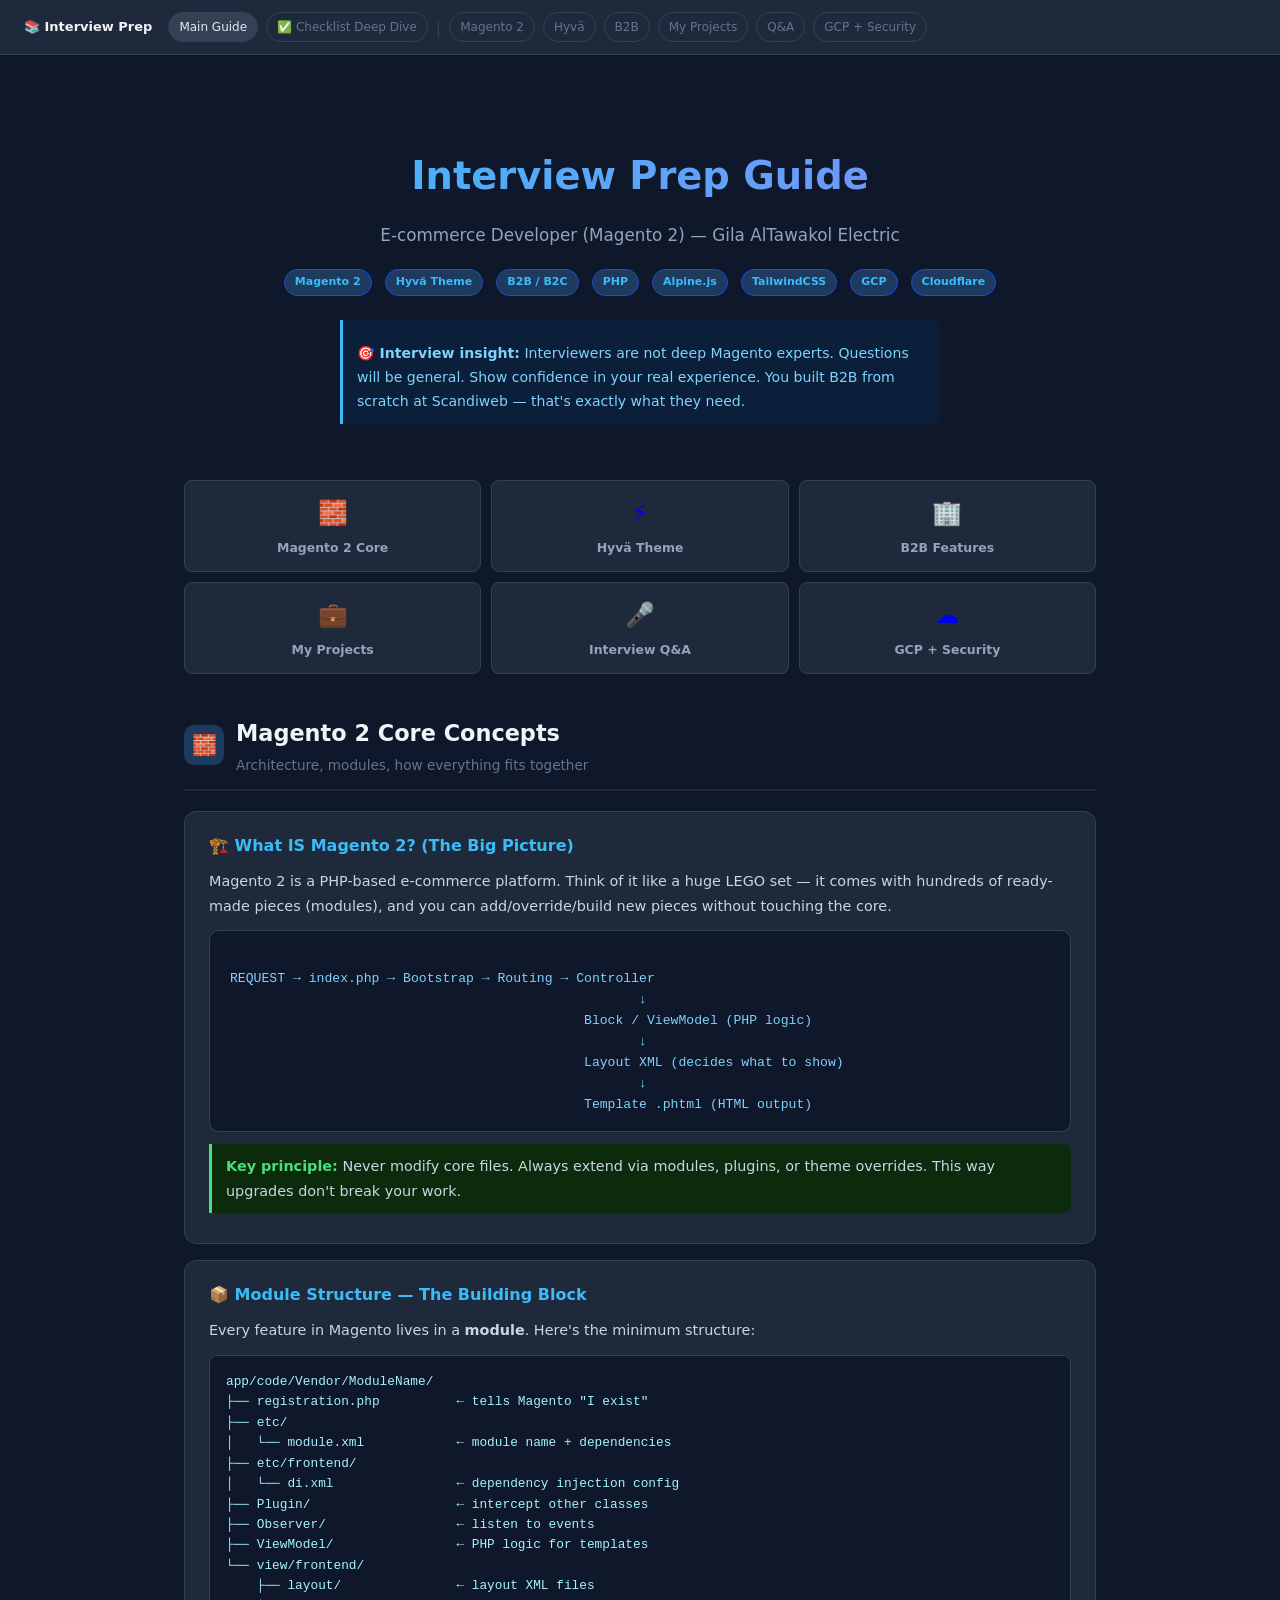
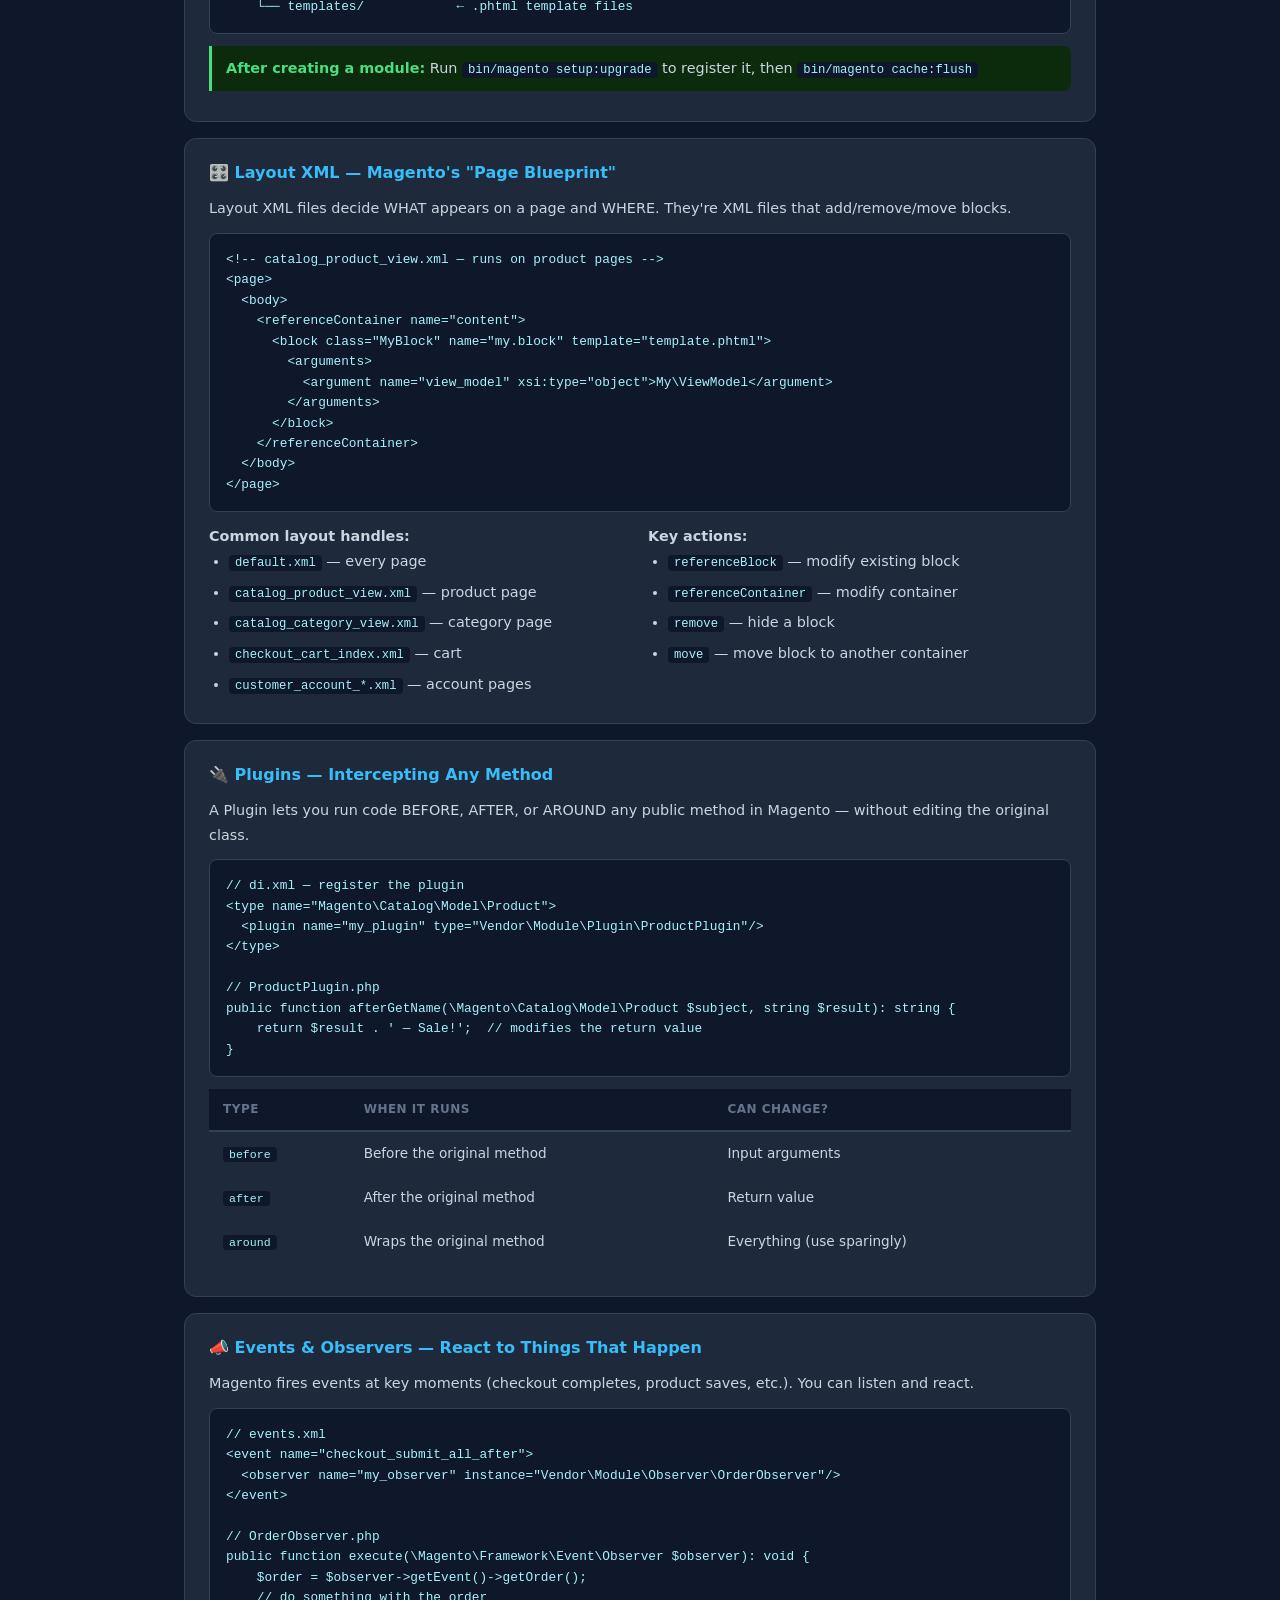
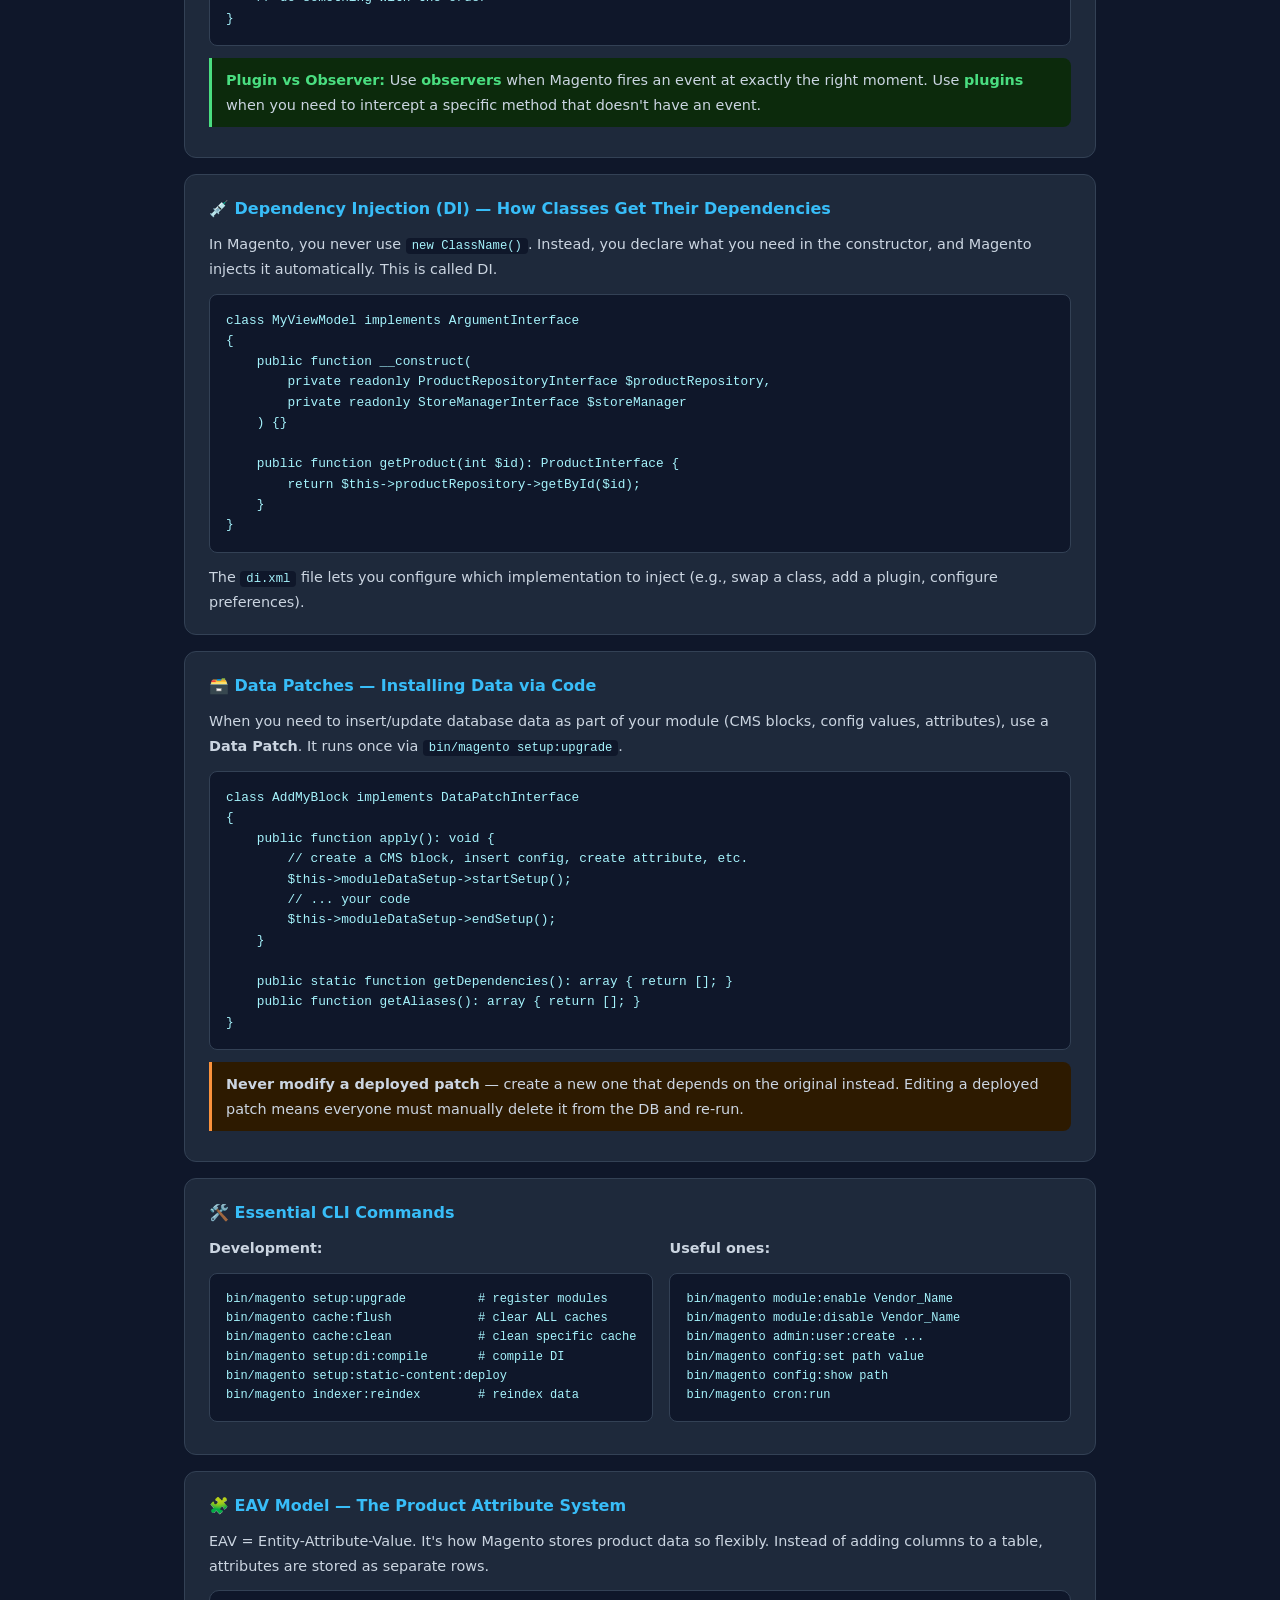
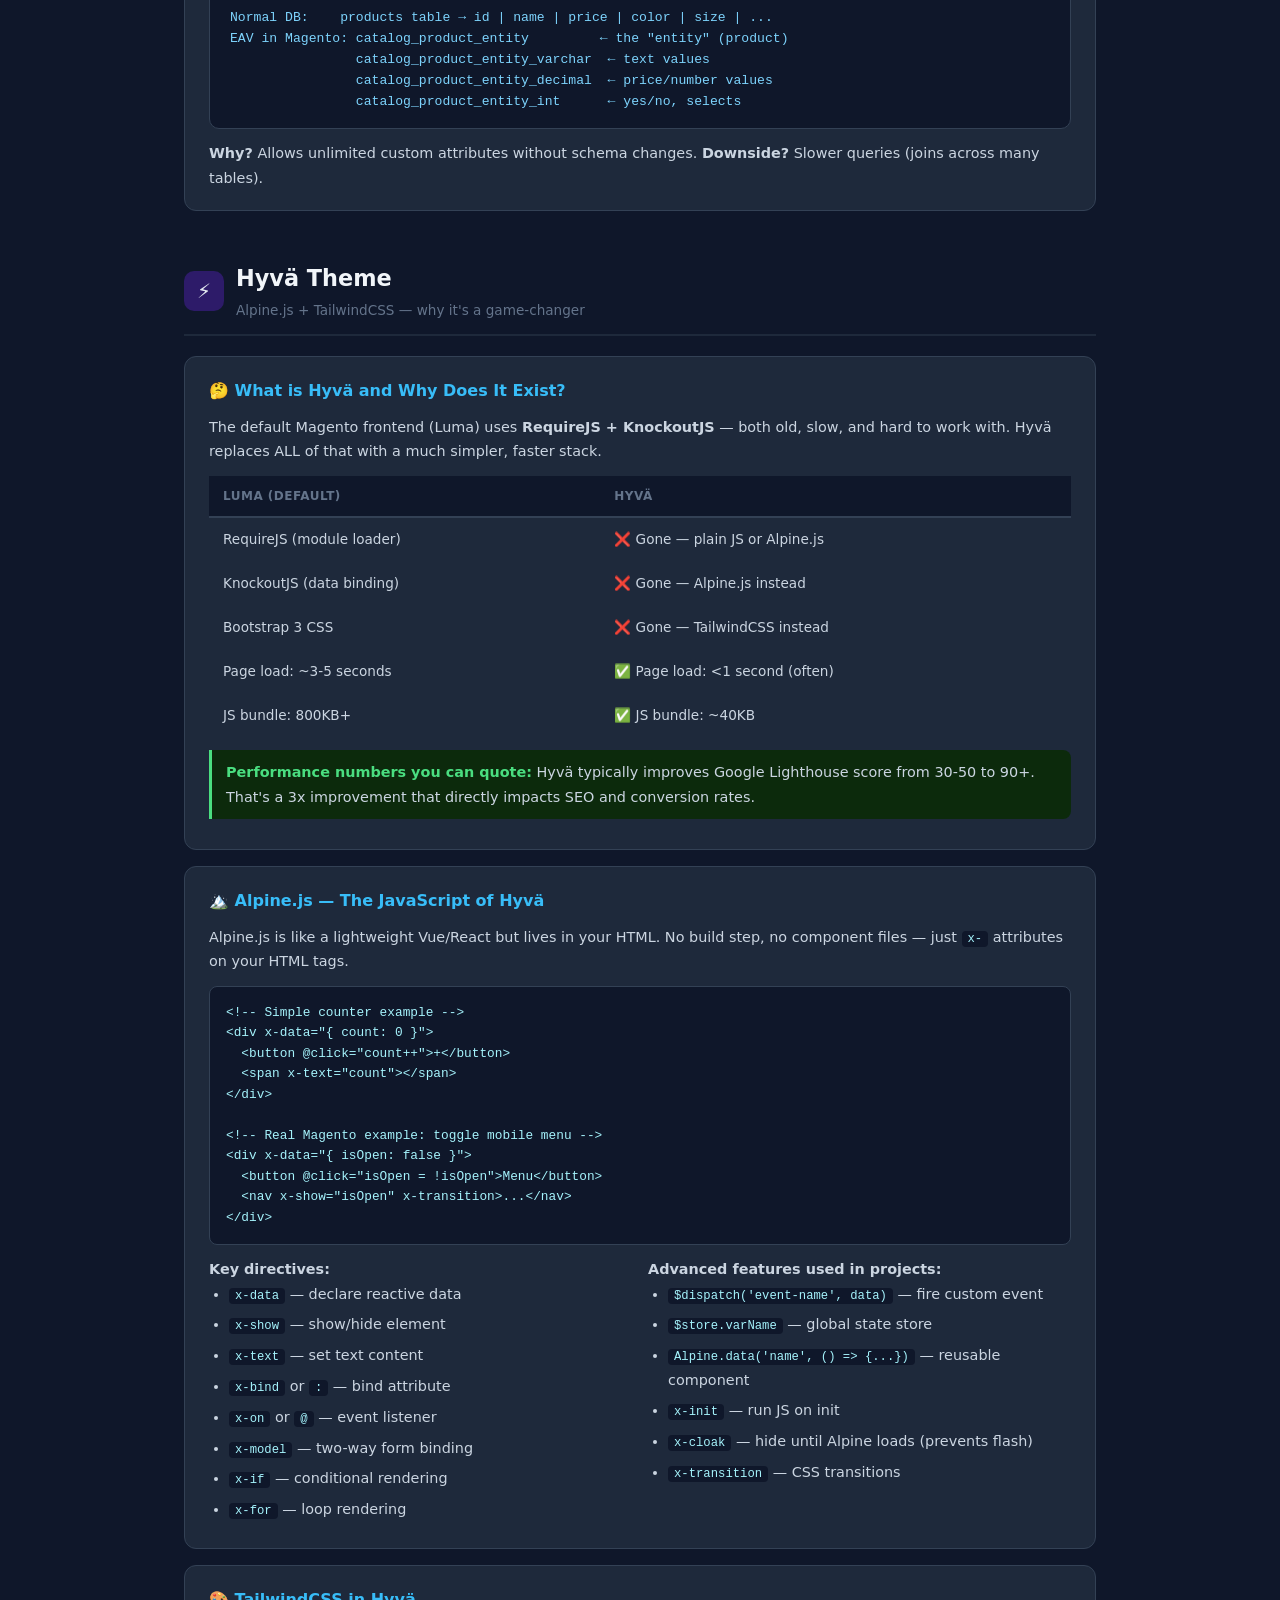
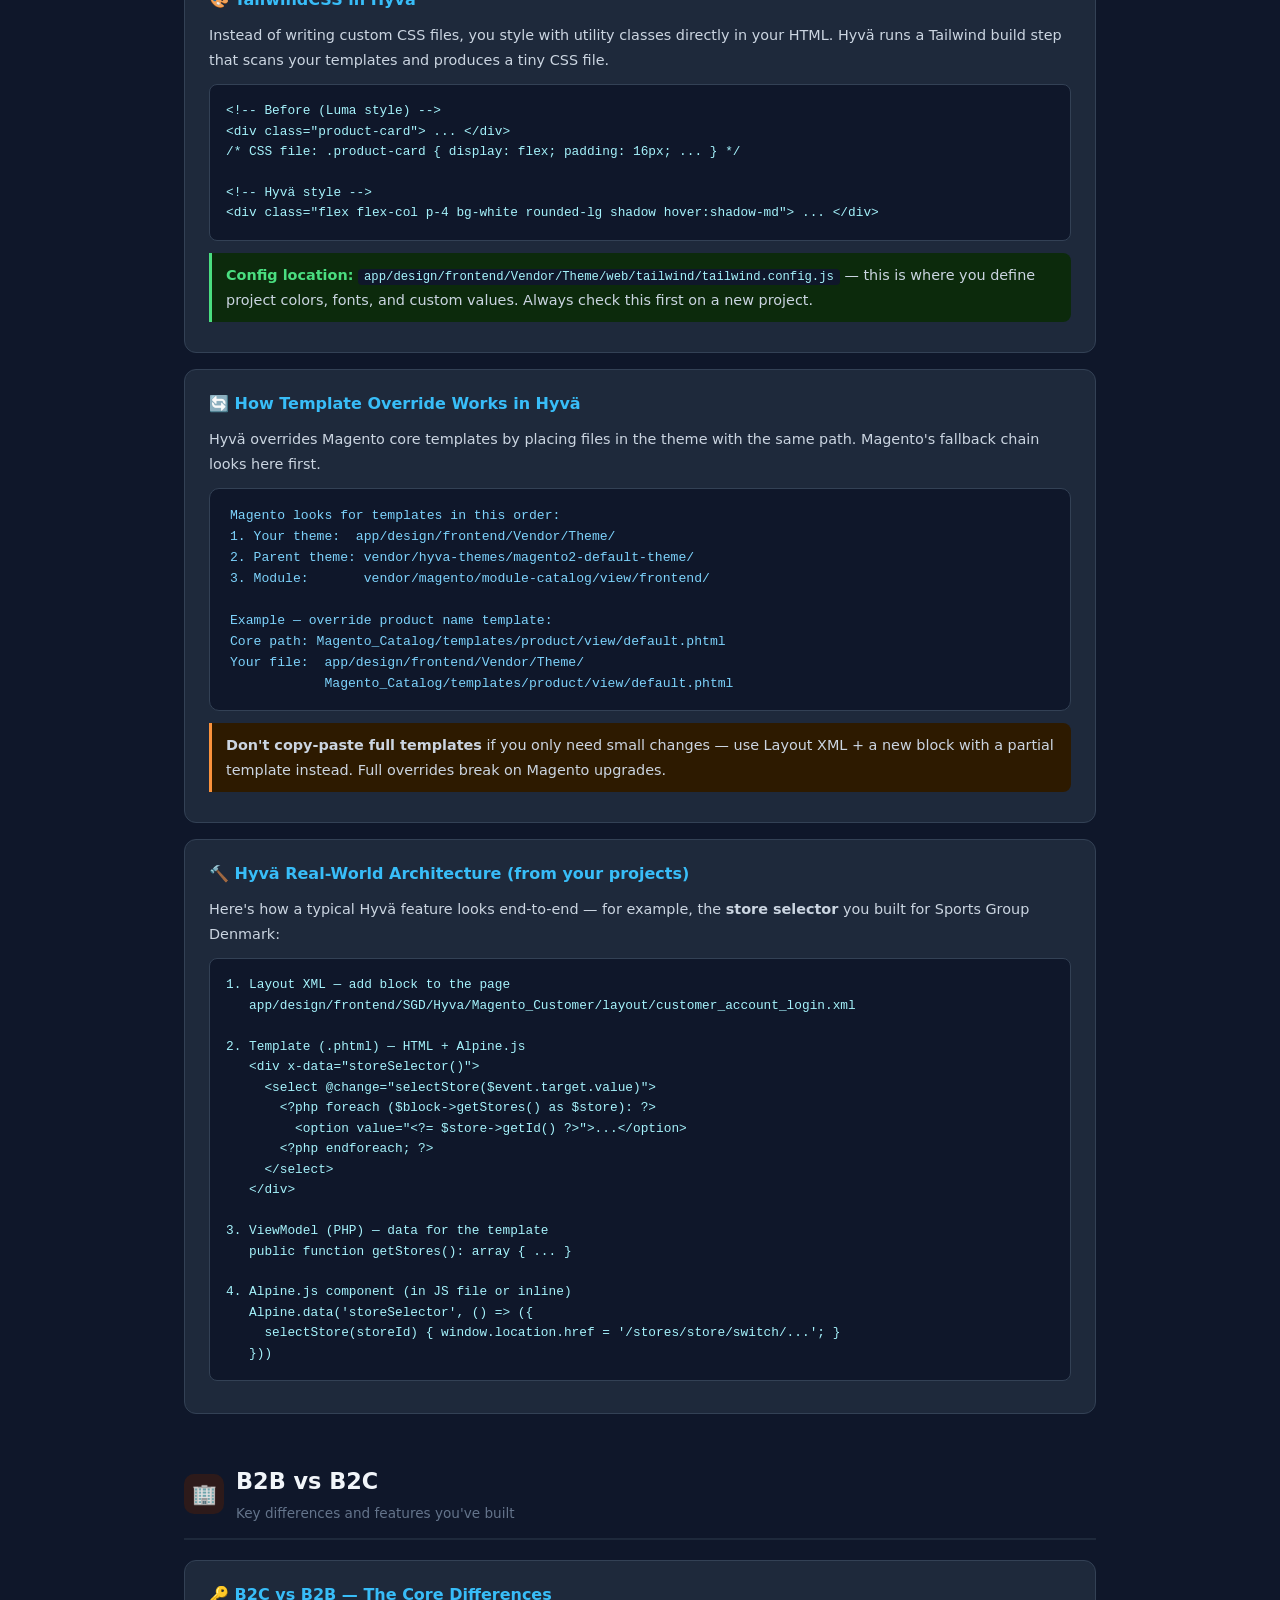
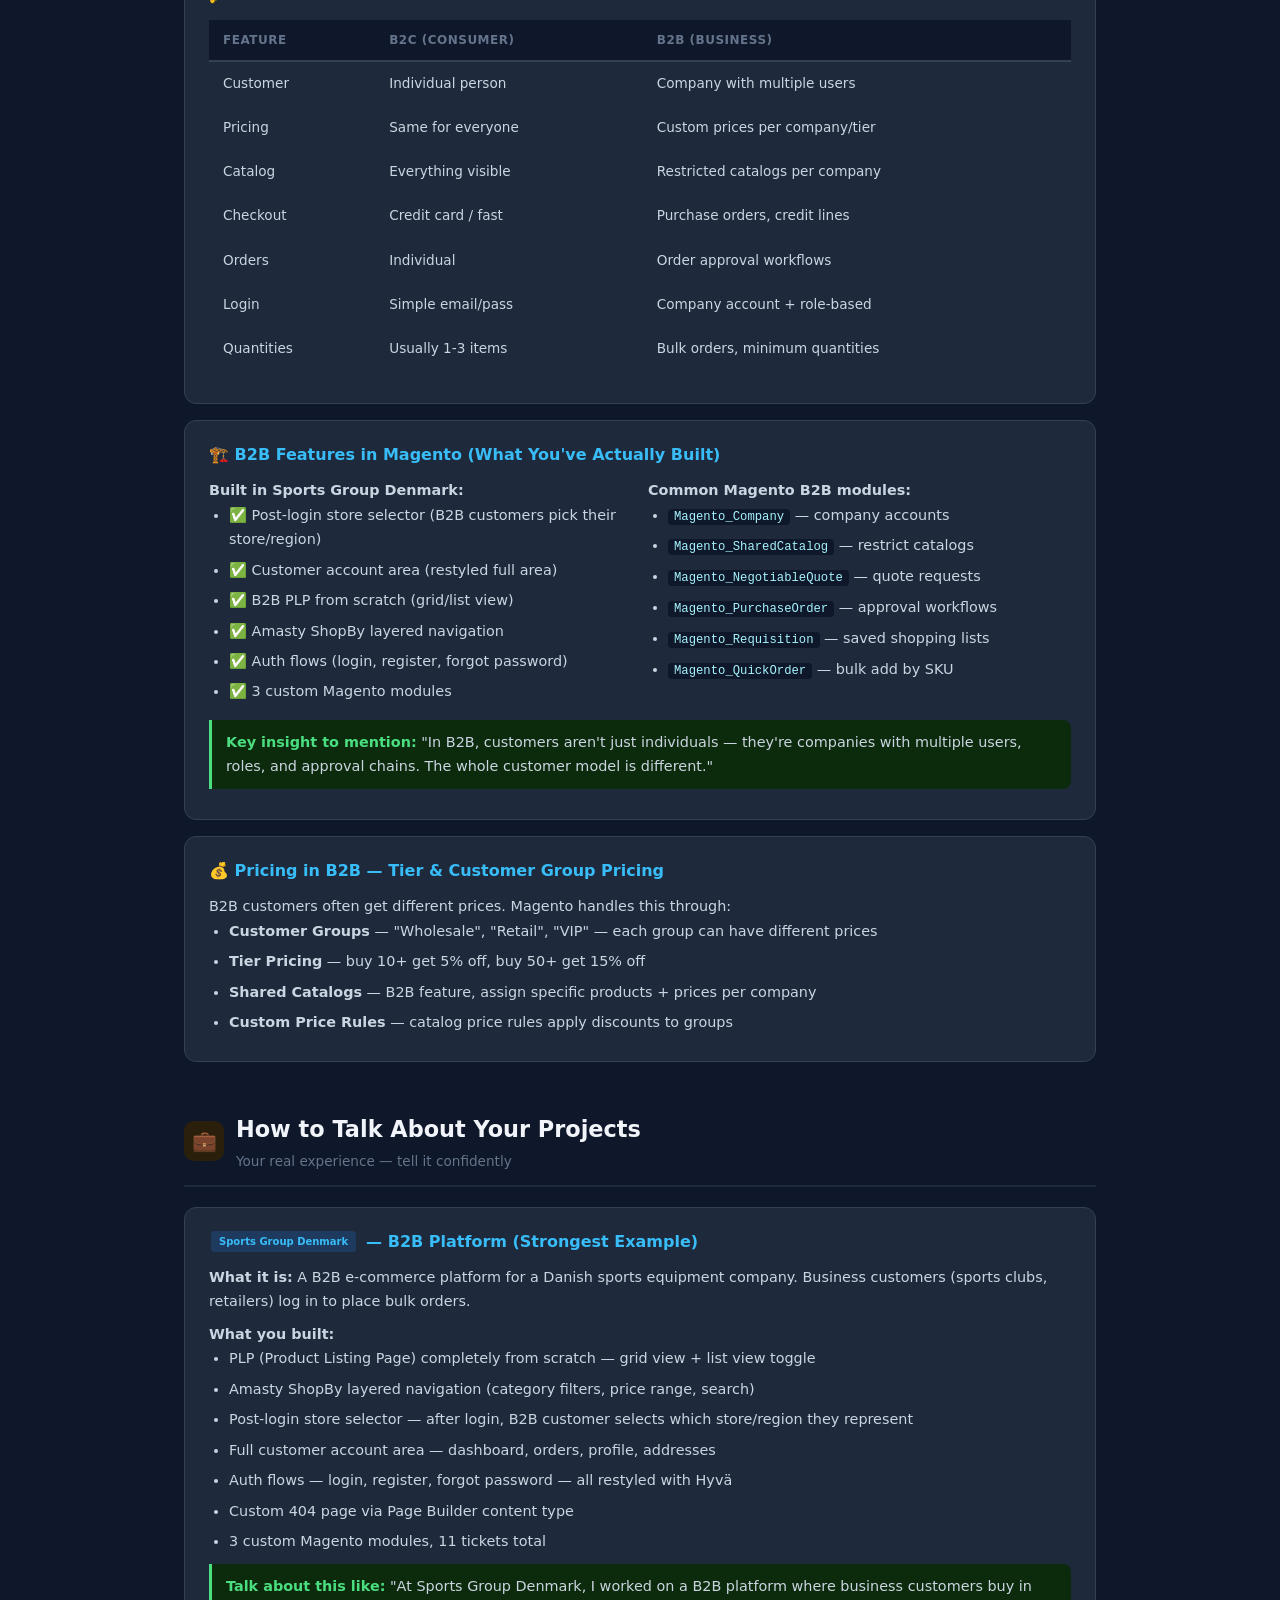
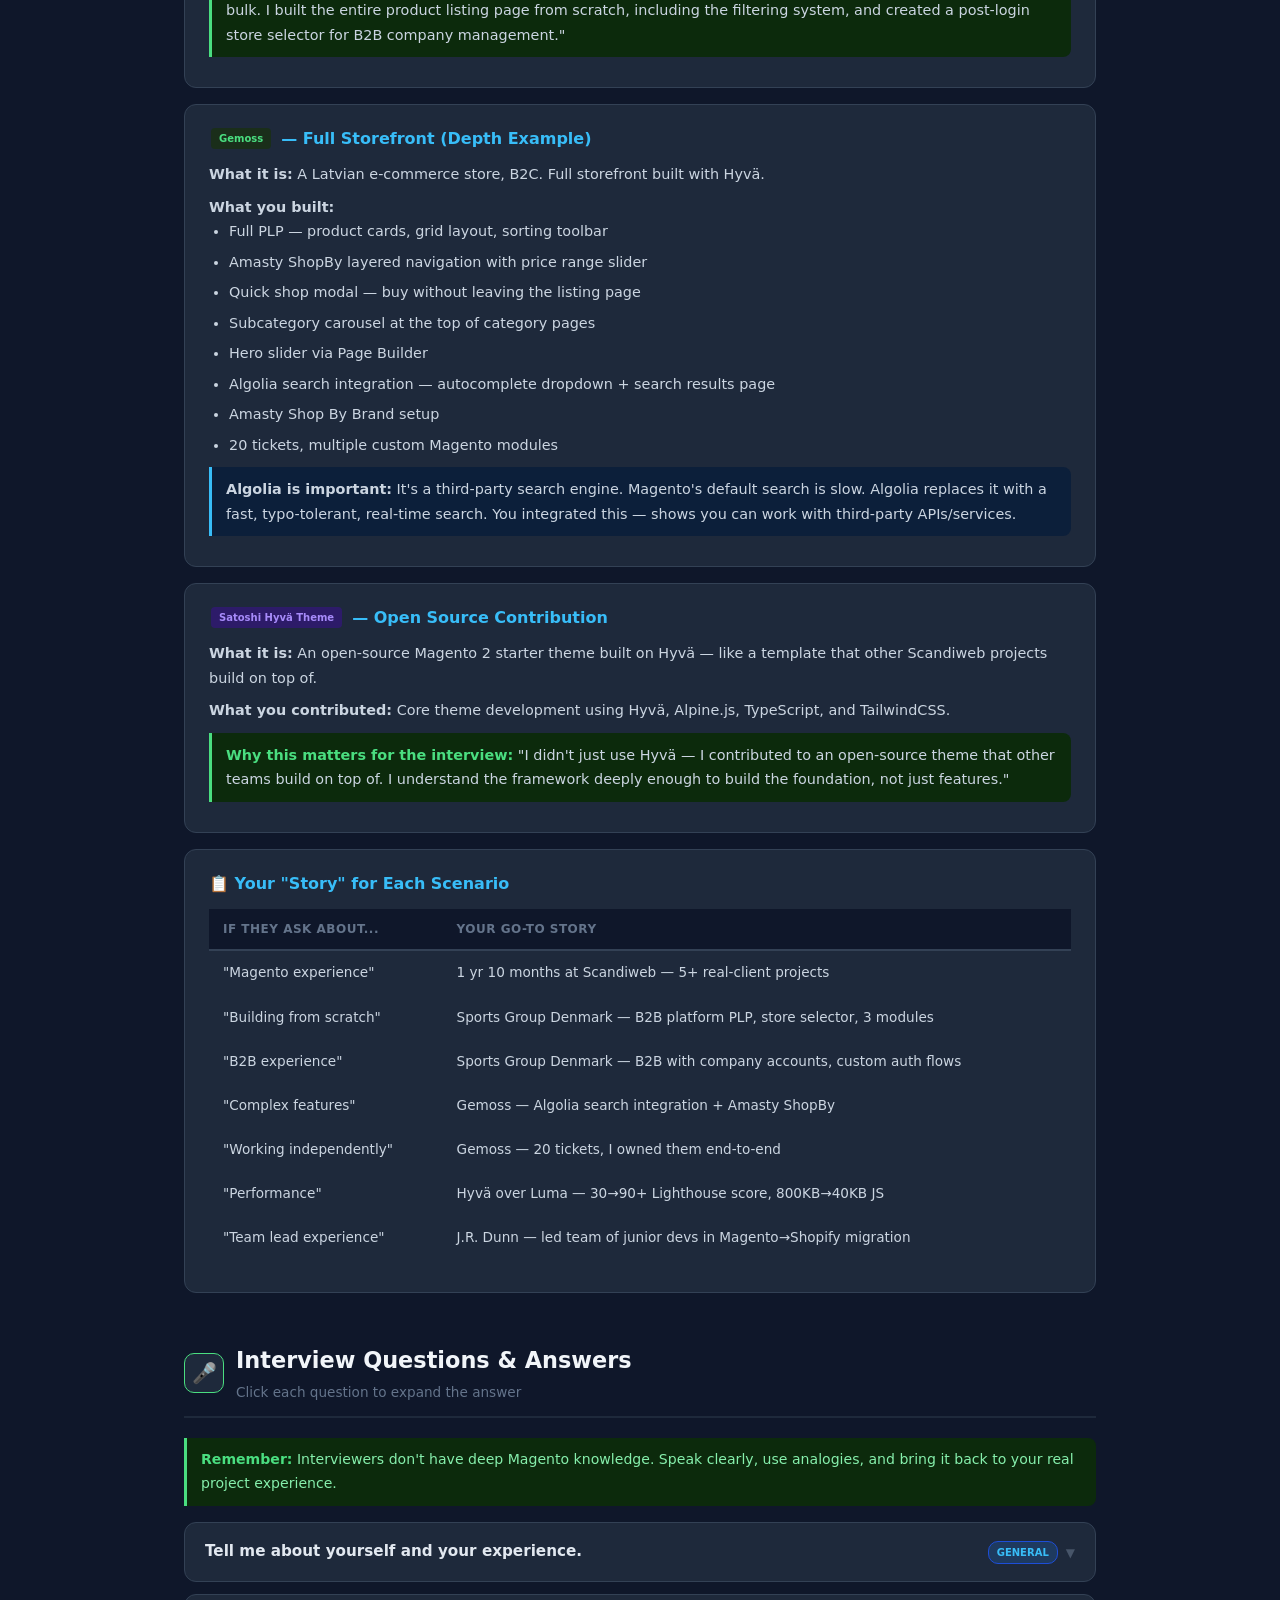
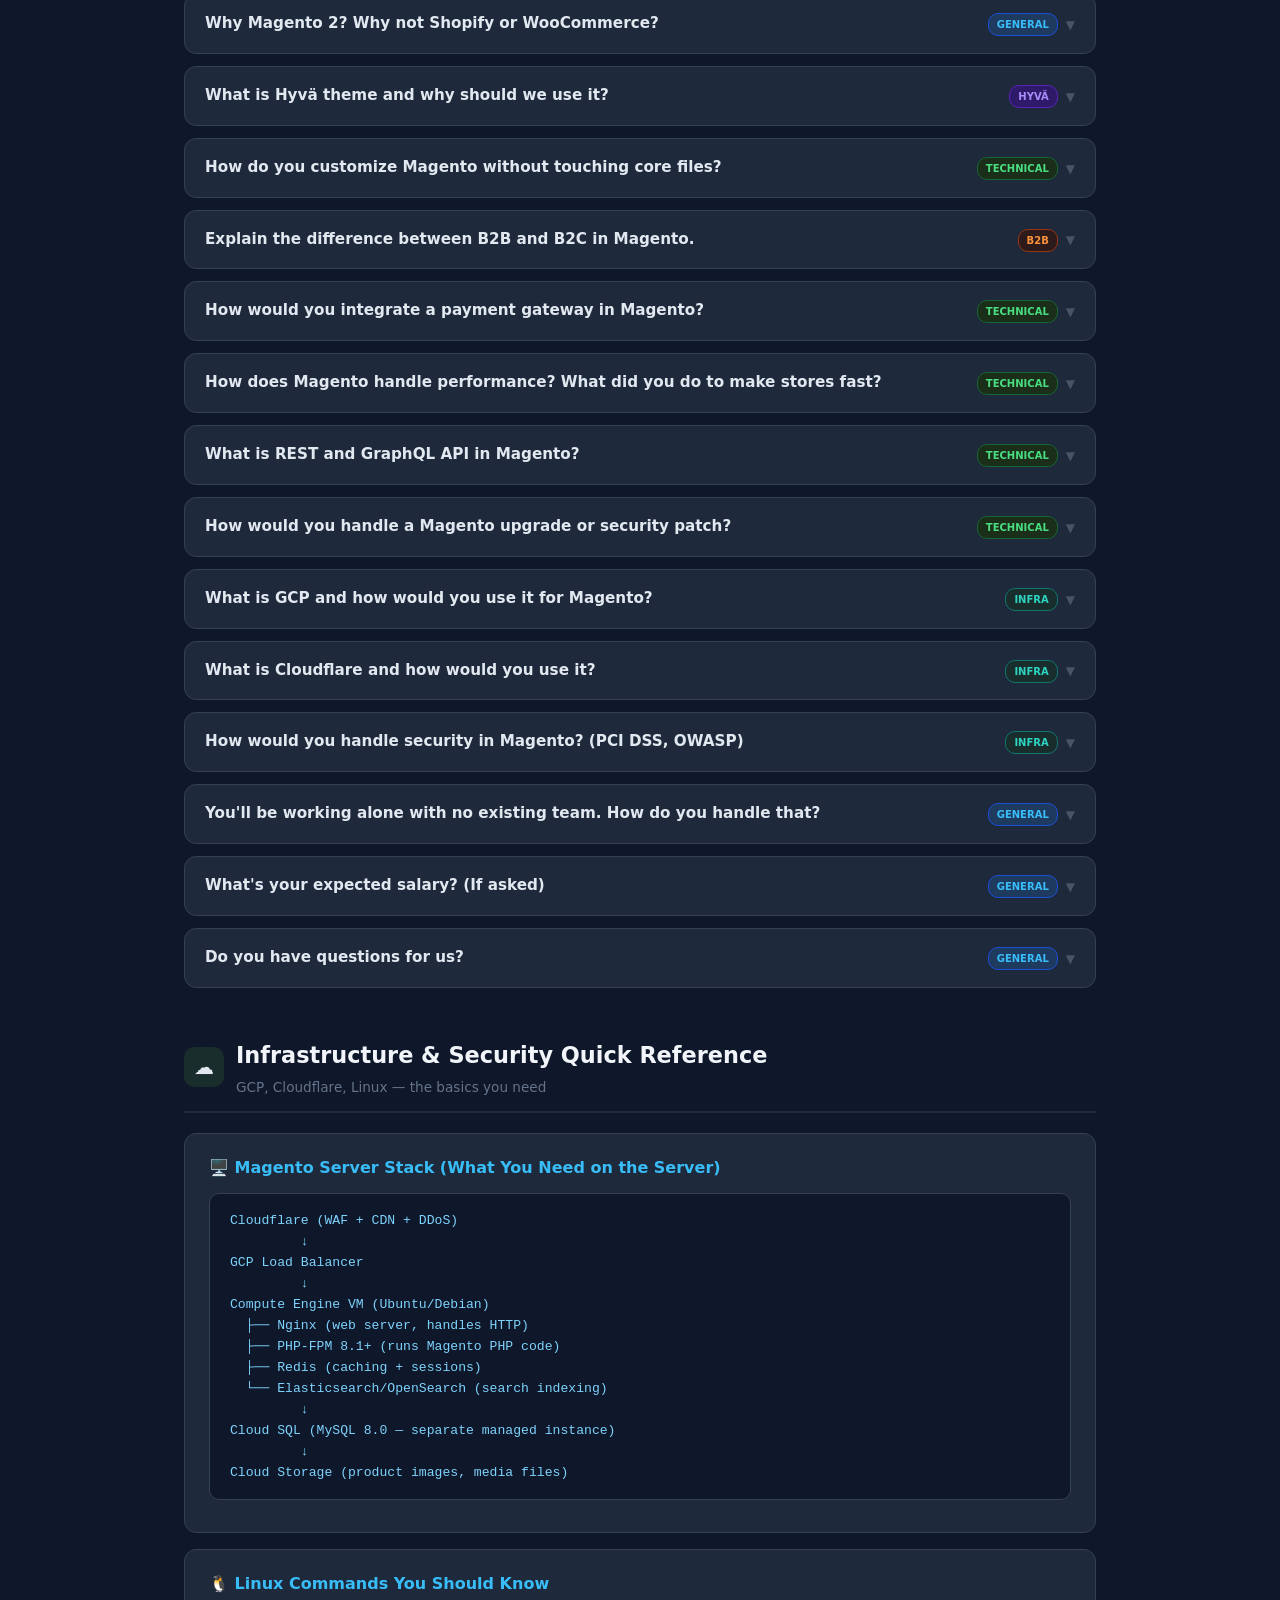
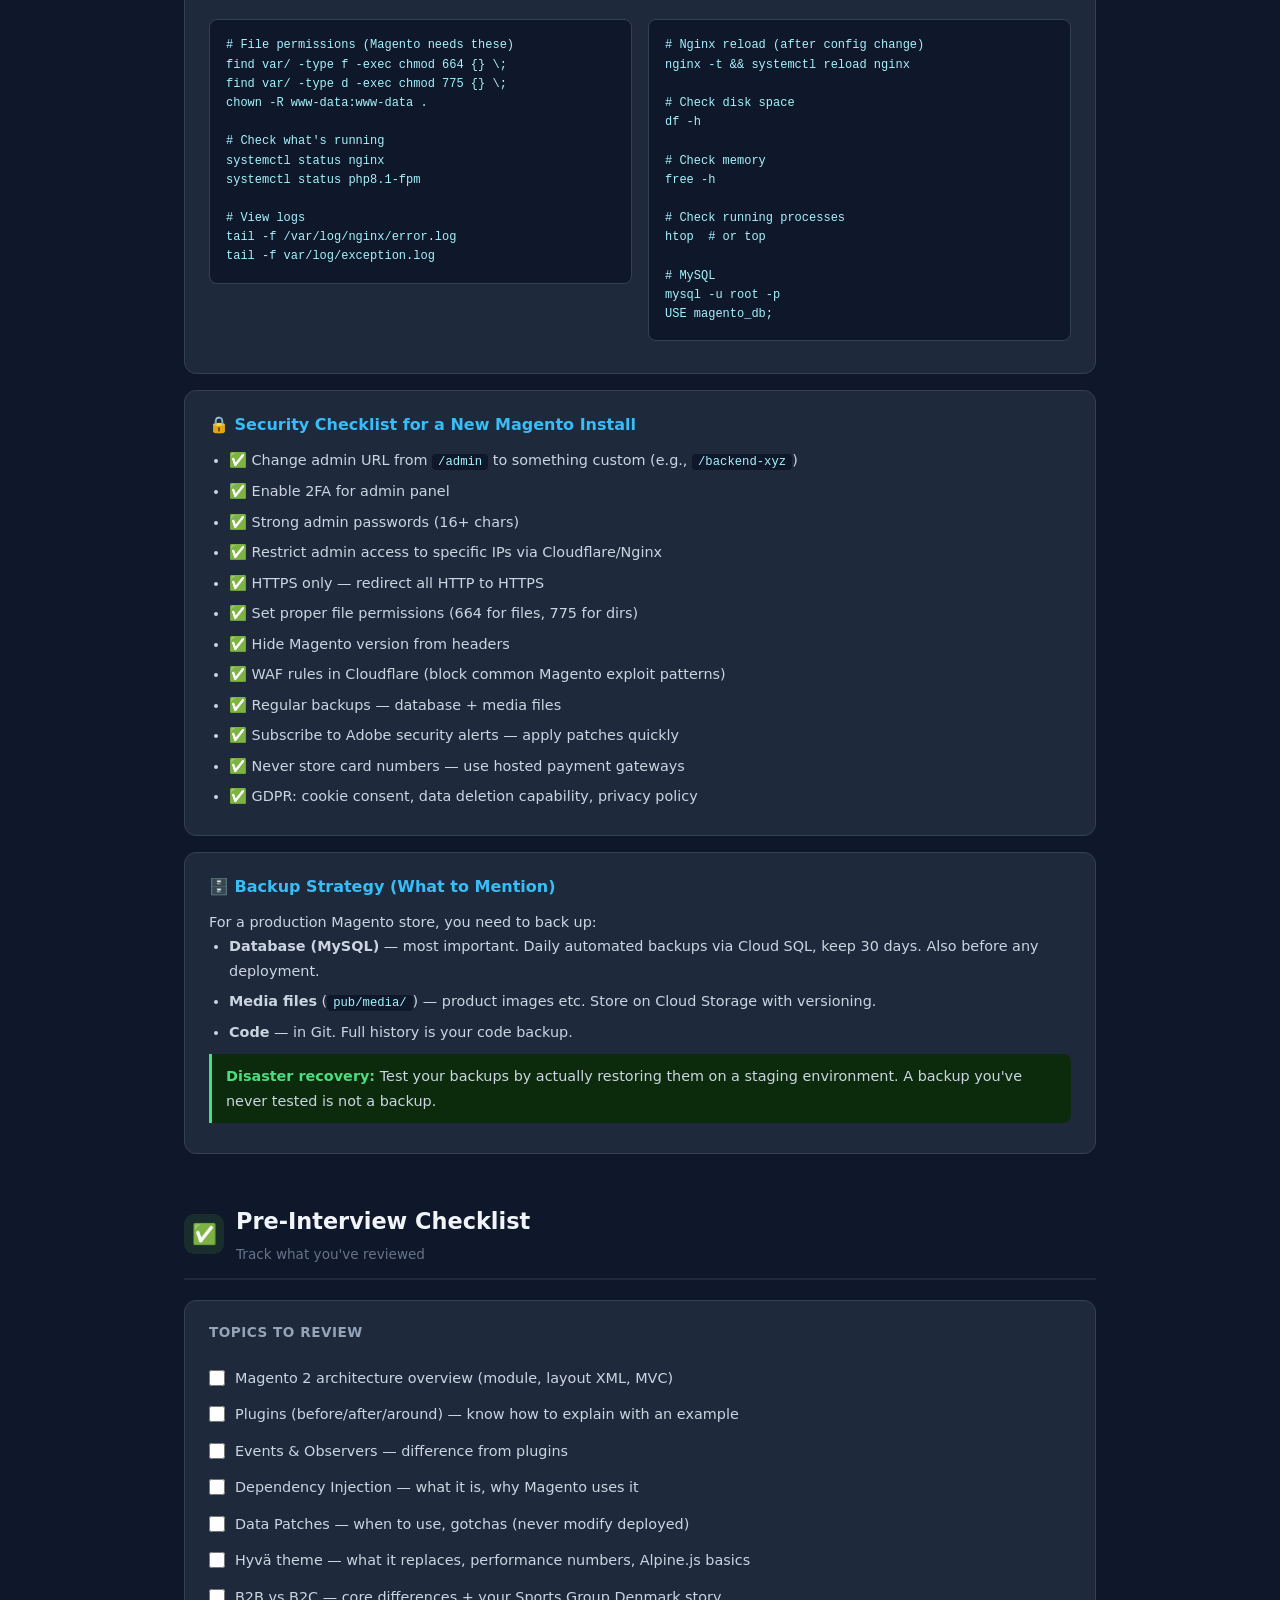
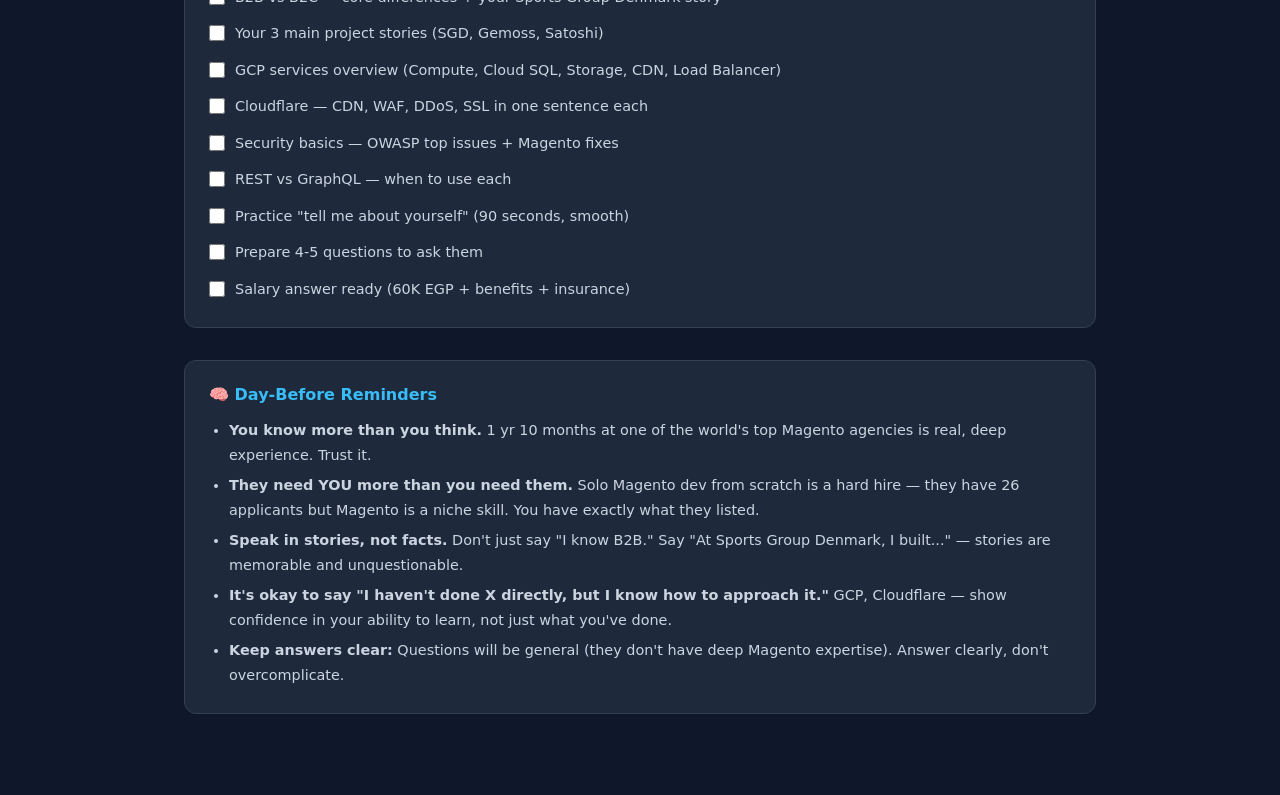
==== index.html @ aaa5383a "Extract CSS/JS to separate files, add README" ====
<!DOCTYPE html>
<html lang="en">
<head>
  <meta charset="UTF-8">
  <meta name="viewport" content="width=device-width, initial-scale=1.0">
  <title>Magento 2 + Hyvä — Interview Prep</title>
  <link rel="stylesheet" href="assets/css/shared.css">
  <link rel="stylesheet" href="assets/css/index.css">
</head>
<body>

<nav>
  <span class="logo">📚 Interview Prep</span>
  <a href="index.html" class="active">Main Guide</a>
  <a href="checklist.html">✅ Checklist Deep Dive</a>
  <span class="sep">|</span>
  <a href="#magento">Magento 2</a>
  <a href="#hyva">Hyvä</a>
  <a href="#b2b">B2B</a>
  <a href="#projects">My Projects</a>
  <a href="#questions">Q&A</a>
  <a href="#infra">GCP + Security</a>
</nav>

<div class="container">

  <!-- Hero -->
  <div class="hero">
    <h1>Interview Prep Guide</h1>
    <p>E-commerce Developer (Magento 2) — Gila AlTawakol Electric</p>
    <div style="margin-top: 16px;">
      <span class="badge">Magento 2</span>
      <span class="badge">Hyvä Theme</span>
      <span class="badge">B2B / B2C</span>
      <span class="badge">PHP</span>
      <span class="badge">Alpine.js</span>
      <span class="badge">TailwindCSS</span>
      <span class="badge">GCP</span>
      <span class="badge">Cloudflare</span>
    </div>
    <div class="info" style="text-align: left; max-width: 600px; margin: 20px auto 0;">
      <p>🎯 <strong>Interview insight:</strong> Interviewers are not deep Magento experts. Questions will be general. Show confidence in your real experience. You built B2B from scratch at Scandiweb — that's exactly what they need.</p>
    </div>
  </div>

  <!-- Jump links -->
  <div class="toc-grid" style="margin-bottom: 40px;">
    <a href="#magento" class="toc-item"><div class="toc-icon">🧱</div><div class="toc-label">Magento 2 Core</div></a>
    <a href="#hyva" class="toc-item"><div class="toc-icon">⚡</div><div class="toc-label">Hyvä Theme</div></a>
    <a href="#b2b" class="toc-item"><div class="toc-icon">🏢</div><div class="toc-label">B2B Features</div></a>
    <a href="#projects" class="toc-item"><div class="toc-icon">💼</div><div class="toc-label">My Projects</div></a>
    <a href="#questions" class="toc-item"><div class="toc-icon">🎤</div><div class="toc-label">Interview Q&A</div></a>
    <a href="#infra" class="toc-item"><div class="toc-icon">☁️</div><div class="toc-label">GCP + Security</div></a>
  </div>

  <!-- ===== SECTION 1: MAGENTO 2 CORE ===== -->
  <div class="section" id="magento">
    <div class="section-header">
      <div class="section-icon ic-magento">🧱</div>
      <div>
        <div class="section-title">Magento 2 Core Concepts</div>
        <div class="section-sub">Architecture, modules, how everything fits together</div>
      </div>
    </div>

    <div class="card">
      <h3>🏗️ What IS Magento 2? (The Big Picture)</h3>
      <p>Magento 2 is a PHP-based e-commerce platform. Think of it like a huge LEGO set — it comes with hundreds of ready-made pieces (modules), and you can add/override/build new pieces without touching the core.</p>
      <div class="diagram">
REQUEST → index.php → Bootstrap → Routing → Controller
                                                    ↓
                                             Block / ViewModel (PHP logic)
                                                    ↓
                                             Layout XML (decides what to show)
                                                    ↓
                                             Template .phtml (HTML output)</div>
      <div class="tip"><p><strong>Key principle:</strong> Never modify core files. Always extend via modules, plugins, or theme overrides. This way upgrades don't break your work.</p></div>
    </div>

    <div class="card">
      <h3>📦 Module Structure — The Building Block</h3>
      <p>Every feature in Magento lives in a <strong>module</strong>. Here's the minimum structure:</p>
      <pre>app/code/Vendor/ModuleName/
├── registration.php          ← tells Magento "I exist"
├── etc/
│   └── module.xml            ← module name + dependencies
├── etc/frontend/
│   └── di.xml                ← dependency injection config
├── Plugin/                   ← intercept other classes
├── Observer/                 ← listen to events
├── ViewModel/                ← PHP logic for templates
└── view/frontend/
    ├── layout/               ← layout XML files
    └── templates/            ← .phtml template files</pre>
      <div class="tip"><p><strong>After creating a module:</strong> Run <code>bin/magento setup:upgrade</code> to register it, then <code>bin/magento cache:flush</code></p></div>
    </div>

    <div class="card">
      <h3>🎛️ Layout XML — Magento's "Page Blueprint"</h3>
      <p>Layout XML files decide WHAT appears on a page and WHERE. They're XML files that add/remove/move blocks.</p>
      <pre>&lt;!-- catalog_product_view.xml — runs on product pages --&gt;
&lt;page&gt;
  &lt;body&gt;
    &lt;referenceContainer name="content"&gt;
      &lt;block class="MyBlock" name="my.block" template="template.phtml"&gt;
        &lt;arguments&gt;
          &lt;argument name="view_model" xsi:type="object"&gt;My\ViewModel&lt;/argument&gt;
        &lt;/arguments&gt;
      &lt;/block&gt;
    &lt;/referenceContainer&gt;
  &lt;/body&gt;
&lt;/page&gt;</pre>
      <div class="grid-2">
        <div>
          <p><strong>Common layout handles:</strong></p>
          <ul>
            <li><code>default.xml</code> — every page</li>
            <li><code>catalog_product_view.xml</code> — product page</li>
            <li><code>catalog_category_view.xml</code> — category page</li>
            <li><code>checkout_cart_index.xml</code> — cart</li>
            <li><code>customer_account_*.xml</code> — account pages</li>
          </ul>
        </div>
        <div>
          <p><strong>Key actions:</strong></p>
          <ul>
            <li><code>referenceBlock</code> — modify existing block</li>
            <li><code>referenceContainer</code> — modify container</li>
            <li><code>remove</code> — hide a block</li>
            <li><code>move</code> — move block to another container</li>
          </ul>
        </div>
      </div>
    </div>

    <div class="card">
      <h3>🔌 Plugins — Intercepting Any Method</h3>
      <p>A Plugin lets you run code BEFORE, AFTER, or AROUND any public method in Magento — without editing the original class.</p>
      <pre>// di.xml — register the plugin
&lt;type name="Magento\Catalog\Model\Product"&gt;
  &lt;plugin name="my_plugin" type="Vendor\Module\Plugin\ProductPlugin"/&gt;
&lt;/type&gt;

// ProductPlugin.php
public function afterGetName(\Magento\Catalog\Model\Product $subject, string $result): string {
    return $result . ' — Sale!';  // modifies the return value
}</pre>
      <table>
        <tr><th>Type</th><th>When it runs</th><th>Can change?</th></tr>
        <tr><td><code>before</code></td><td>Before the original method</td><td>Input arguments</td></tr>
        <tr><td><code>after</code></td><td>After the original method</td><td>Return value</td></tr>
        <tr><td><code>around</code></td><td>Wraps the original method</td><td>Everything (use sparingly)</td></tr>
      </table>
    </div>

    <div class="card">
      <h3>📣 Events & Observers — React to Things That Happen</h3>
      <p>Magento fires events at key moments (checkout completes, product saves, etc.). You can listen and react.</p>
      <pre>// events.xml
&lt;event name="checkout_submit_all_after"&gt;
  &lt;observer name="my_observer" instance="Vendor\Module\Observer\OrderObserver"/&gt;
&lt;/event&gt;

// OrderObserver.php
public function execute(\Magento\Framework\Event\Observer $observer): void {
    $order = $observer->getEvent()->getOrder();
    // do something with the order
}</pre>
      <div class="tip"><p><strong>Plugin vs Observer:</strong> Use <strong>observers</strong> when Magento fires an event at exactly the right moment. Use <strong>plugins</strong> when you need to intercept a specific method that doesn't have an event.</p></div>
    </div>

    <div class="card">
      <h3>💉 Dependency Injection (DI) — How Classes Get Their Dependencies</h3>
      <p>In Magento, you never use <code>new ClassName()</code>. Instead, you declare what you need in the constructor, and Magento injects it automatically. This is called DI.</p>
      <pre>class MyViewModel implements ArgumentInterface
{
    public function __construct(
        private readonly ProductRepositoryInterface $productRepository,
        private readonly StoreManagerInterface $storeManager
    ) {}

    public function getProduct(int $id): ProductInterface {
        return $this->productRepository->getById($id);
    }
}</pre>
      <p style="margin-top:8px">The <code>di.xml</code> file lets you configure which implementation to inject (e.g., swap a class, add a plugin, configure preferences).</p>
    </div>

    <div class="card">
      <h3>🗃️ Data Patches — Installing Data via Code</h3>
      <p>When you need to insert/update database data as part of your module (CMS blocks, config values, attributes), use a <strong>Data Patch</strong>. It runs once via <code>bin/magento setup:upgrade</code>.</p>
      <pre>class AddMyBlock implements DataPatchInterface
{
    public function apply(): void {
        // create a CMS block, insert config, create attribute, etc.
        $this->moduleDataSetup->startSetup();
        // ... your code
        $this->moduleDataSetup->endSetup();
    }

    public static function getDependencies(): array { return []; }
    public function getAliases(): array { return []; }
}</pre>
      <div class="warn"><p><strong>Never modify a deployed patch</strong> — create a new one that depends on the original instead. Editing a deployed patch means everyone must manually delete it from the DB and re-run.</p></div>
    </div>

    <div class="card">
      <h3>🛠️ Essential CLI Commands</h3>
      <div class="grid-2">
        <div>
          <p><strong>Development:</strong></p>
          <pre style="font-size:0.75rem">bin/magento setup:upgrade          # register modules
bin/magento cache:flush            # clear ALL caches
bin/magento cache:clean            # clean specific cache
bin/magento setup:di:compile       # compile DI
bin/magento setup:static-content:deploy
bin/magento indexer:reindex        # reindex data</pre>
        </div>
        <div>
          <p><strong>Useful ones:</strong></p>
          <pre style="font-size:0.75rem">bin/magento module:enable Vendor_Name
bin/magento module:disable Vendor_Name
bin/magento admin:user:create ...
bin/magento config:set path value
bin/magento config:show path
bin/magento cron:run</pre>
        </div>
      </div>
    </div>

    <div class="card">
      <h3>🧩 EAV Model — The Product Attribute System</h3>
      <p>EAV = Entity-Attribute-Value. It's how Magento stores product data so flexibly. Instead of adding columns to a table, attributes are stored as separate rows.</p>
      <div class="diagram">Normal DB:    products table → id | name | price | color | size | ...
EAV in Magento: catalog_product_entity         ← the "entity" (product)
                catalog_product_entity_varchar  ← text values
                catalog_product_entity_decimal  ← price/number values
                catalog_product_entity_int      ← yes/no, selects</div>
      <p style="margin-top:8px"><strong>Why?</strong> Allows unlimited custom attributes without schema changes. <strong>Downside?</strong> Slower queries (joins across many tables).</p>
    </div>

  </div>

  <!-- ===== SECTION 2: HYVÄ ===== -->
  <div class="section" id="hyva">
    <div class="section-header">
      <div class="section-icon ic-hyva">⚡</div>
      <div>
        <div class="section-title">Hyvä Theme</div>
        <div class="section-sub">Alpine.js + TailwindCSS — why it's a game-changer</div>
      </div>
    </div>

    <div class="card">
      <h3>🤔 What is Hyvä and Why Does It Exist?</h3>
      <p>The default Magento frontend (Luma) uses <strong>RequireJS + KnockoutJS</strong> — both old, slow, and hard to work with. Hyvä replaces ALL of that with a much simpler, faster stack.</p>
      <table>
        <tr><th>Luma (default)</th><th>Hyvä</th></tr>
        <tr><td>RequireJS (module loader)</td><td>❌ Gone — plain JS or Alpine.js</td></tr>
        <tr><td>KnockoutJS (data binding)</td><td>❌ Gone — Alpine.js instead</td></tr>
        <tr><td>Bootstrap 3 CSS</td><td>❌ Gone — TailwindCSS instead</td></tr>
        <tr><td>Page load: ~3-5 seconds</td><td>✅ Page load: &lt;1 second (often)</td></tr>
        <tr><td>JS bundle: 800KB+</td><td>✅ JS bundle: ~40KB</td></tr>
      </table>
      <div class="tip"><p><strong>Performance numbers you can quote:</strong> Hyvä typically improves Google Lighthouse score from 30-50 to 90+. That's a 3x improvement that directly impacts SEO and conversion rates.</p></div>
    </div>

    <div class="card">
      <h3>🏔️ Alpine.js — The JavaScript of Hyvä</h3>
      <p>Alpine.js is like a lightweight Vue/React but lives in your HTML. No build step, no component files — just <code>x-</code> attributes on your HTML tags.</p>
      <pre>&lt;!-- Simple counter example --&gt;
&lt;div x-data="{ count: 0 }"&gt;
  &lt;button @click="count++"&gt;+&lt;/button&gt;
  &lt;span x-text="count"&gt;&lt;/span&gt;
&lt;/div&gt;

&lt;!-- Real Magento example: toggle mobile menu --&gt;
&lt;div x-data="{ isOpen: false }"&gt;
  &lt;button @click="isOpen = !isOpen"&gt;Menu&lt;/button&gt;
  &lt;nav x-show="isOpen" x-transition&gt;...&lt;/nav&gt;
&lt;/div&gt;</pre>
      <div class="grid-2">
        <div>
          <p><strong>Key directives:</strong></p>
          <ul>
            <li><code>x-data</code> — declare reactive data</li>
            <li><code>x-show</code> — show/hide element</li>
            <li><code>x-text</code> — set text content</li>
            <li><code>x-bind</code> or <code>:</code> — bind attribute</li>
            <li><code>x-on</code> or <code>@</code> — event listener</li>
            <li><code>x-model</code> — two-way form binding</li>
            <li><code>x-if</code> — conditional rendering</li>
            <li><code>x-for</code> — loop rendering</li>
          </ul>
        </div>
        <div>
          <p><strong>Advanced features used in projects:</strong></p>
          <ul>
            <li><code>$dispatch('event-name', data)</code> — fire custom event</li>
            <li><code>$store.varName</code> — global state store</li>
            <li><code>Alpine.data('name', () => {...})</code> — reusable component</li>
            <li><code>x-init</code> — run JS on init</li>
            <li><code>x-cloak</code> — hide until Alpine loads (prevents flash)</li>
            <li><code>x-transition</code> — CSS transitions</li>
          </ul>
        </div>
      </div>
    </div>

    <div class="card">
      <h3>🎨 TailwindCSS in Hyvä</h3>
      <p>Instead of writing custom CSS files, you style with utility classes directly in your HTML. Hyvä runs a Tailwind build step that scans your templates and produces a tiny CSS file.</p>
      <pre>&lt;!-- Before (Luma style) --&gt;
&lt;div class="product-card"&gt; ... &lt;/div&gt;
/* CSS file: .product-card { display: flex; padding: 16px; ... } */

&lt;!-- Hyvä style --&gt;
&lt;div class="flex flex-col p-4 bg-white rounded-lg shadow hover:shadow-md"&gt; ... &lt;/div&gt;</pre>
      <div class="tip"><p><strong>Config location:</strong> <code>app/design/frontend/Vendor/Theme/web/tailwind/tailwind.config.js</code> — this is where you define project colors, fonts, and custom values. Always check this first on a new project.</p></div>
    </div>

    <div class="card">
      <h3>🔄 How Template Override Works in Hyvä</h3>
      <p>Hyvä overrides Magento core templates by placing files in the theme with the same path. Magento's fallback chain looks here first.</p>
      <div class="diagram">Magento looks for templates in this order:
1. Your theme:  app/design/frontend/Vendor/Theme/
2. Parent theme: vendor/hyva-themes/magento2-default-theme/
3. Module:       vendor/magento/module-catalog/view/frontend/

Example — override product name template:
Core path: Magento_Catalog/templates/product/view/default.phtml
Your file:  app/design/frontend/Vendor/Theme/
            Magento_Catalog/templates/product/view/default.phtml</div>
      <div class="warn"><p><strong>Don't copy-paste full templates</strong> if you only need small changes — use Layout XML + a new block with a partial template instead. Full overrides break on Magento upgrades.</p></div>
    </div>

    <div class="card">
      <h3>🔨 Hyvä Real-World Architecture (from your projects)</h3>
      <p>Here's how a typical Hyvä feature looks end-to-end — for example, the <strong>store selector</strong> you built for Sports Group Denmark:</p>
      <pre>1. Layout XML — add block to the page
   app/design/frontend/SGD/Hyva/Magento_Customer/layout/customer_account_login.xml

2. Template (.phtml) — HTML + Alpine.js
   &lt;div x-data="storeSelector()"&gt;
     &lt;select @change="selectStore($event.target.value)"&gt;
       &lt;?php foreach ($block->getStores() as $store): ?&gt;
         &lt;option value="&lt;?= $store->getId() ?&gt;"&gt;...&lt;/option&gt;
       &lt;?php endforeach; ?&gt;
     &lt;/select&gt;
   &lt;/div&gt;

3. ViewModel (PHP) — data for the template
   public function getStores(): array { ... }

4. Alpine.js component (in JS file or inline)
   Alpine.data('storeSelector', () => ({
     selectStore(storeId) { window.location.href = '/stores/store/switch/...'; }
   }))</pre>
    </div>

  </div>

  <!-- ===== SECTION 3: B2B ===== -->
  <div class="section" id="b2b">
    <div class="section-header">
      <div class="section-icon ic-b2b">🏢</div>
      <div>
        <div class="section-title">B2B vs B2C</div>
        <div class="section-sub">Key differences and features you've built</div>
      </div>
    </div>

    <div class="card">
      <h3>🔑 B2C vs B2B — The Core Differences</h3>
      <table>
        <tr><th>Feature</th><th>B2C (Consumer)</th><th>B2B (Business)</th></tr>
        <tr><td>Customer</td><td>Individual person</td><td>Company with multiple users</td></tr>
        <tr><td>Pricing</td><td>Same for everyone</td><td>Custom prices per company/tier</td></tr>
        <tr><td>Catalog</td><td>Everything visible</td><td>Restricted catalogs per company</td></tr>
        <tr><td>Checkout</td><td>Credit card / fast</td><td>Purchase orders, credit lines</td></tr>
        <tr><td>Orders</td><td>Individual</td><td>Order approval workflows</td></tr>
        <tr><td>Login</td><td>Simple email/pass</td><td>Company account + role-based</td></tr>
        <tr><td>Quantities</td><td>Usually 1-3 items</td><td>Bulk orders, minimum quantities</td></tr>
      </table>
    </div>

    <div class="card">
      <h3>🏗️ B2B Features in Magento (What You've Actually Built)</h3>
      <div class="grid-2">
        <div>
          <p><strong>Built in Sports Group Denmark:</strong></p>
          <ul>
            <li>✅ Post-login store selector (B2B customers pick their store/region)</li>
            <li>✅ Customer account area (restyled full area)</li>
            <li>✅ B2B PLP from scratch (grid/list view)</li>
            <li>✅ Amasty ShopBy layered navigation</li>
            <li>✅ Auth flows (login, register, forgot password)</li>
            <li>✅ 3 custom Magento modules</li>
          </ul>
        </div>
        <div>
          <p><strong>Common Magento B2B modules:</strong></p>
          <ul>
            <li><code>Magento_Company</code> — company accounts</li>
            <li><code>Magento_SharedCatalog</code> — restrict catalogs</li>
            <li><code>Magento_NegotiableQuote</code> — quote requests</li>
            <li><code>Magento_PurchaseOrder</code> — approval workflows</li>
            <li><code>Magento_Requisition</code> — saved shopping lists</li>
            <li><code>Magento_QuickOrder</code> — bulk add by SKU</li>
          </ul>
        </div>
      </div>
      <div class="tip"><p><strong>Key insight to mention:</strong> "In B2B, customers aren't just individuals — they're companies with multiple users, roles, and approval chains. The whole customer model is different."</p></div>
    </div>

    <div class="card">
      <h3>💰 Pricing in B2B — Tier & Customer Group Pricing</h3>
      <p>B2B customers often get different prices. Magento handles this through:</p>
      <ul>
        <li><strong>Customer Groups</strong> — "Wholesale", "Retail", "VIP" — each group can have different prices</li>
        <li><strong>Tier Pricing</strong> — buy 10+ get 5% off, buy 50+ get 15% off</li>
        <li><strong>Shared Catalogs</strong> — B2B feature, assign specific products + prices per company</li>
        <li><strong>Custom Price Rules</strong> — catalog price rules apply discounts to groups</li>
      </ul>
    </div>

  </div>

  <!-- ===== SECTION 4: PROJECTS ===== -->
  <div class="section" id="projects">
    <div class="section-header">
      <div class="section-icon ic-proj">💼</div>
      <div>
        <div class="section-title">How to Talk About Your Projects</div>
        <div class="section-sub">Your real experience — tell it confidently</div>
      </div>
    </div>

    <div class="card">
      <h3><span class="project-badge pb-sgd">Sports Group Denmark</span> — B2B Platform (Strongest Example)</h3>
      <p><strong>What it is:</strong> A B2B e-commerce platform for a Danish sports equipment company. Business customers (sports clubs, retailers) log in to place bulk orders.</p>
      <p style="margin-top: 8px"><strong>What you built:</strong></p>
      <ul>
        <li>PLP (Product Listing Page) completely from scratch — grid view + list view toggle</li>
        <li>Amasty ShopBy layered navigation (category filters, price range, search)</li>
        <li>Post-login store selector — after login, B2B customer selects which store/region they represent</li>
        <li>Full customer account area — dashboard, orders, profile, addresses</li>
        <li>Auth flows — login, register, forgot password — all restyled with Hyvä</li>
        <li>Custom 404 page via Page Builder content type</li>
        <li>3 custom Magento modules, 11 tickets total</li>
      </ul>
      <div class="tip"><p><strong>Talk about this like:</strong> "At Sports Group Denmark, I worked on a B2B platform where business customers buy in bulk. I built the entire product listing page from scratch, including the filtering system, and created a post-login store selector for B2B company management."</p></div>
    </div>

    <div class="card">
      <h3><span class="project-badge pb-gem">Gemoss</span> — Full Storefront (Depth Example)</h3>
      <p><strong>What it is:</strong> A Latvian e-commerce store, B2C. Full storefront built with Hyvä.</p>
      <p style="margin-top: 8px"><strong>What you built:</strong></p>
      <ul>
        <li>Full PLP — product cards, grid layout, sorting toolbar</li>
        <li>Amasty ShopBy layered navigation with price range slider</li>
        <li>Quick shop modal — buy without leaving the listing page</li>
        <li>Subcategory carousel at the top of category pages</li>
        <li>Hero slider via Page Builder</li>
        <li>Algolia search integration — autocomplete dropdown + search results page</li>
        <li>Amasty Shop By Brand setup</li>
        <li>20 tickets, multiple custom Magento modules</li>
      </ul>
      <div class="info"><p><strong>Algolia is important:</strong> It's a third-party search engine. Magento's default search is slow. Algolia replaces it with a fast, typo-tolerant, real-time search. You integrated this — shows you can work with third-party APIs/services.</p></div>
    </div>

    <div class="card">
      <h3><span class="project-badge pb-sat">Satoshi Hyvä Theme</span> — Open Source Contribution</h3>
      <p><strong>What it is:</strong> An open-source Magento 2 starter theme built on Hyvä — like a template that other Scandiweb projects build on top of.</p>
      <p style="margin-top: 8px"><strong>What you contributed:</strong> Core theme development using Hyvä, Alpine.js, TypeScript, and TailwindCSS.</p>
      <div class="tip"><p><strong>Why this matters for the interview:</strong> "I didn't just use Hyvä — I contributed to an open-source theme that other teams build on top of. I understand the framework deeply enough to build the foundation, not just features."</p></div>
    </div>

    <div class="card">
      <h3>📋 Your "Story" for Each Scenario</h3>
      <table>
        <tr><th>If they ask about...</th><th>Your go-to story</th></tr>
        <tr><td>"Magento experience"</td><td>1 yr 10 months at Scandiweb — 5+ real-client projects</td></tr>
        <tr><td>"Building from scratch"</td><td>Sports Group Denmark — B2B platform PLP, store selector, 3 modules</td></tr>
        <tr><td>"B2B experience"</td><td>Sports Group Denmark — B2B with company accounts, custom auth flows</td></tr>
        <tr><td>"Complex features"</td><td>Gemoss — Algolia search integration + Amasty ShopBy</td></tr>
        <tr><td>"Working independently"</td><td>Gemoss — 20 tickets, I owned them end-to-end</td></tr>
        <tr><td>"Performance"</td><td>Hyvä over Luma — 30→90+ Lighthouse score, 800KB→40KB JS</td></tr>
        <tr><td>"Team lead experience"</td><td>J.R. Dunn — led team of junior devs in Magento→Shopify migration</td></tr>
      </table>
    </div>

  </div>

  <!-- ===== SECTION 5: INTERVIEW Q&A ===== -->
  <div class="section" id="questions">
    <div class="section-header">
      <div class="section-icon ic-qa">🎤</div>
      <div>
        <div class="section-title">Interview Questions & Answers</div>
        <div class="section-sub">Click each question to expand the answer</div>
      </div>
    </div>

    <div class="tip" style="margin-bottom: 16px;"><p><strong>Remember:</strong> Interviewers don't have deep Magento knowledge. Speak clearly, use analogies, and bring it back to your real project experience.</p></div>

    <!-- GENERAL -->
    <div class="qa">
      <div class="qa-q" onclick="toggleQA(this)">
        <span class="qa-q-text">Tell me about yourself and your experience.</span>
        <div style="display:flex; gap: 8px; align-items: center;">
          <span class="qa-q-tag tag-general">GENERAL</span>
          <span class="qa-arrow">▼</span>
        </div>
      </div>
      <div class="qa-a">
        <div class="answer-label">Your answer</div>
        <p>"I'm Mohamed, a Magento 2 developer with almost 2 years of experience at Scandiweb — one of the world's top Magento agencies. I specialize in building e-commerce storefronts using Magento 2 with the Hyvä theme, which is the modern, high-performance approach to Magento frontend development.</p>
        <p>I've worked on 5+ real client projects, including a full B2B platform for a Danish sports company, a Latvian e-commerce storefront with Algolia search integration, and I contributed to an open-source Hyvä theme used by other teams. I've also led a team of junior developers on a Magento-to-Shopify migration."</p>
        <div class="tip" style="margin-top: 8px"><p><strong>Keep it 60-90 seconds.</strong> End with: "I'm excited about this role because it's a chance to own a full platform from scratch — which is exactly the kind of challenge I enjoy."</p></div>
      </div>
    </div>

    <div class="qa">
      <div class="qa-q" onclick="toggleQA(this)">
        <span class="qa-q-text">Why Magento 2? Why not Shopify or WooCommerce?</span>
        <div style="display:flex; gap: 8px; align-items: center;">
          <span class="qa-q-tag tag-general">GENERAL</span>
          <span class="qa-arrow">▼</span>
        </div>
      </div>
      <div class="qa-a">
        <div class="answer-label">Key points</div>
        <ul>
          <li><strong>Scale & customization:</strong> Magento handles millions of SKUs, complex B2B/B2C rules, custom pricing, multi-store setups — Shopify struggles here</li>
          <li><strong>Self-hosted control:</strong> You own the data, infrastructure, and code — no platform lock-in</li>
          <li><strong>B2B native:</strong> Magento has built-in company accounts, shared catalogs, purchase orders — others don't</li>
          <li><strong>Enterprise-ready:</strong> Adobe Commerce (Magento) is used by companies like Ford, Coca-Cola, Samsung</li>
        </ul>
        <p style="margin-top: 8px"><strong>The honest answer:</strong> Shopify is easier for small stores. Magento is for complex, high-volume, customizable stores — which is exactly what an electrical equipment company selling to businesses needs.</p>
      </div>
    </div>

    <div class="qa">
      <div class="qa-q" onclick="toggleQA(this)">
        <span class="qa-q-text">What is Hyvä theme and why should we use it?</span>
        <div style="display:flex; gap: 8px; align-items: center;">
          <span class="qa-q-tag tag-hyva">HYVÄ</span>
          <span class="qa-arrow">▼</span>
        </div>
      </div>
      <div class="qa-a">
        <div class="answer-label">Simple explanation</div>
        <p>"Magento's default theme (Luma) is built on old technology from 2013 — it's slow and hard to work with. Hyvä is a modern replacement that uses Alpine.js and TailwindCSS instead."</p>
        <p style="margin-top: 8px"><strong>The result in numbers:</strong></p>
        <ul>
          <li>Google Lighthouse score: 30-50 (Luma) → 90+ (Hyvä)</li>
          <li>JavaScript bundle: 800KB+ → ~40KB</li>
          <li>Development speed: 2-3x faster (simpler tech stack)</li>
        </ul>
        <p style="margin-top: 8px">"I've been using Hyvä since my first project at Scandiweb — I even contributed to an open-source Hyvä starter theme."</p>
      </div>
    </div>

    <div class="qa">
      <div class="qa-q" onclick="toggleQA(this)">
        <span class="qa-q-text">How do you customize Magento without touching core files?</span>
        <div style="display:flex; gap: 8px; align-items: center;">
          <span class="qa-q-tag tag-technical">TECHNICAL</span>
          <span class="qa-arrow">▼</span>
        </div>
      </div>
      <div class="qa-a">
        <div class="answer-label">The three ways</div>
        <ul>
          <li><strong>Plugins (Interceptors):</strong> Intercept any public method — run code before, after, or around it. No core changes needed.</li>
          <li><strong>Events & Observers:</strong> Magento fires events at key moments. You listen and react in your own code.</li>
          <li><strong>Template/Layout overrides:</strong> Place a file with the same path in your theme — Magento uses yours first.</li>
        </ul>
        <p style="margin-top: 8px">Everything lives in your custom module under <code>app/code/</code> or your theme under <code>app/design/</code>. Core files in <code>vendor/</code> are never touched.</p>
        <div class="tip" style="margin-top: 8px"><p><strong>Why this matters:</strong> When Magento releases a security patch or upgrade, your code stays safe because you never modified the core.</p></div>
      </div>
    </div>

    <div class="qa">
      <div class="qa-q" onclick="toggleQA(this)">
        <span class="qa-q-text">Explain the difference between B2B and B2C in Magento.</span>
        <div style="display:flex; gap: 8px; align-items: center;">
          <span class="qa-q-tag tag-b2b">B2B</span>
          <span class="qa-arrow">▼</span>
        </div>
      </div>
      <div class="qa-a">
        <div class="answer-label">Your answer with real project context</div>
        <p>"I've worked on both. The core difference is that B2B customers are companies, not individuals."</p>
        <ul>
          <li>B2B has <strong>company accounts</strong> with multiple users and roles</li>
          <li>B2B has <strong>custom pricing</strong> — different companies see different prices</li>
          <li>B2B often needs <strong>approval workflows</strong> — a manager must approve big purchases</li>
          <li>B2B checkout might use <strong>purchase orders</strong> instead of credit cards</li>
        </ul>
        <p style="margin-top: 8px">"At Sports Group Denmark, I built a full B2B platform where sports clubs log in as companies. After login, they see a <strong>store selector</strong> to choose which region they're buying for — something I built as a custom module. The whole customer account experience was different from a regular B2C store."</p>
      </div>
    </div>

    <div class="qa">
      <div class="qa-q" onclick="toggleQA(this)">
        <span class="qa-q-text">How would you integrate a payment gateway in Magento?</span>
        <div style="display:flex; gap: 8px; align-items: center;">
          <span class="qa-q-tag tag-technical">TECHNICAL</span>
          <span class="qa-arrow">▼</span>
        </div>
      </div>
      <div class="qa-a">
        <div class="answer-label">The approach</div>
        <p>Magento has a standard payment gateway interface. You either:</p>
        <ol>
          <li><strong>Use an existing module</strong> — most gateways (Stripe, PayPal, Braintree, Paymob for Egypt) have official Magento modules. You install via Composer and configure in Admin &gt; Stores &gt; Configuration.</li>
          <li><strong>Build a custom gateway</strong> — implement <code>PaymentInterface</code>, handle authorize/capture/refund methods, add it to checkout config.</li>
        </ol>
        <p style="margin-top: 8px">The key files are <code>etc/config.xml</code> (default config), <code>etc/payment.xml</code> (payment method config), and the Gateway Command classes that handle the actual API calls.</p>
        <div class="info"><p>For Egypt/MENA: Paymob, Fawry, and MyFatoorah all have Magento 2 modules available.</p></div>
      </div>
    </div>

    <div class="qa">
      <div class="qa-q" onclick="toggleQA(this)">
        <span class="qa-q-text">How does Magento handle performance? What did you do to make stores fast?</span>
        <div style="display:flex; gap: 8px; align-items: center;">
          <span class="qa-q-tag tag-technical">TECHNICAL</span>
          <span class="qa-arrow">▼</span>
        </div>
      </div>
      <div class="qa-a">
        <div class="answer-label">Real answer from experience</div>
        <p><strong>Framework level (Magento config):</strong></p>
        <ul>
          <li>Full Page Cache (FPC) — caches entire pages for anonymous users</li>
          <li>Redis for caching (faster than file cache)</li>
          <li>Elasticsearch/OpenSearch for product search indexing</li>
          <li>CDN for static files (images, JS, CSS)</li>
          <li>Minify CSS/JS in production</li>
        </ul>
        <p style="margin-top: 8px"><strong>What Hyvä brings:</strong></p>
        <ul>
          <li>Replaced 800KB+ JS bundle with ~40KB Alpine.js</li>
          <li>Removed RequireJS overhead (no more module loading waterfall)</li>
          <li>Tailwind CSS is tiny after PurgeCSS removes unused classes</li>
        </ul>
        <p style="margin-top: 8px"><strong>From your projects:</strong> "On the PLP, I was conscious of performance — it's high-traffic. I made sure not to run duplicate queries and used efficient Alpine.js patterns for filtering."</p>
      </div>
    </div>

    <div class="qa">
      <div class="qa-q" onclick="toggleQA(this)">
        <span class="qa-q-text">What is REST and GraphQL API in Magento?</span>
        <div style="display:flex; gap: 8px; align-items: center;">
          <span class="qa-q-tag tag-technical">TECHNICAL</span>
          <span class="qa-arrow">▼</span>
        </div>
      </div>
      <div class="qa-a">
        <div class="answer-label">Simple explanation</div>
        <p>Magento exposes both REST and GraphQL APIs that let external systems (mobile apps, ERPs, front-ends) read and write Magento data.</p>
        <table>
          <tr><th></th><th>REST API</th><th>GraphQL</th></tr>
          <tr><td>URL pattern</td><td><code>/rest/V1/products/SKU001</code></td><td><code>/graphql</code> (single endpoint)</td></tr>
          <tr><td>Get specific fields</td><td>Gets everything</td><td>Request only what you need</td></tr>
          <tr><td>Use case</td><td>ERP integrations, backend scripts</td><td>PWA/headless frontends</td></tr>
        </table>
        <p style="margin-top: 8px">"At JolaUSA I worked on a React-based PWA that consumed Magento's GraphQL API using Venia framework — so I have hands-on experience with both sides."</p>
        <pre style="font-size: 0.75rem"># GraphQL example — get product info
{ products(filter: { sku: { eq: "MH01" } }) {
    items { name price { regularPrice { amount { value currency } } } }
  }
}</pre>
      </div>
    </div>

    <div class="qa">
      <div class="qa-q" onclick="toggleQA(this)">
        <span class="qa-q-text">How would you handle a Magento upgrade or security patch?</span>
        <div style="display:flex; gap: 8px; align-items: center;">
          <span class="qa-q-tag tag-technical">TECHNICAL</span>
          <span class="qa-arrow">▼</span>
        </div>
      </div>
      <div class="qa-a">
        <div class="answer-label">The process</div>
        <ol>
          <li><strong>Test on staging first</strong> — never on production directly</li>
          <li><strong>Update via Composer:</strong> <code>composer update magento/product-community-edition --with-all-dependencies</code></li>
          <li>Run <code>bin/magento setup:upgrade</code> and <code>setup:di:compile</code></li>
          <li>Deploy static content: <code>setup:static-content:deploy</code></li>
          <li><strong>Check for conflicts</strong> — any templates you overrode might need updates</li>
          <li>Run full QA on staging</li>
          <li>Deploy to production during low-traffic window with a rollback plan</li>
        </ol>
        <div class="tip"><p><strong>Why proper module structure matters:</strong> Because you never touch core files, upgrades only break things if a template you overrode changed in the core. This is why you minimize full template overrides.</p></div>
      </div>
    </div>

    <div class="qa">
      <div class="qa-q" onclick="toggleQA(this)">
        <span class="qa-q-text">What is GCP and how would you use it for Magento?</span>
        <div style="display:flex; gap: 8px; align-items: center;">
          <span class="qa-q-tag tag-infra">INFRA</span>
          <span class="qa-arrow">▼</span>
        </div>
      </div>
      <div class="qa-a">
        <div class="answer-label">Honest + confident answer</div>
        <p>"My primary experience is in Magento development, but I understand cloud infrastructure well enough to set up and manage a production Magento environment on GCP."</p>
        <p style="margin-top: 8px"><strong>For Magento on GCP, the key services are:</strong></p>
        <ul>
          <li><strong>Compute Engine (VM)</strong> — run the PHP/Nginx server</li>
          <li><strong>Cloud SQL</strong> — managed MySQL database</li>
          <li><strong>Cloud Storage</strong> — store product images, media files</li>
          <li><strong>Cloud CDN</strong> — serve static files fast globally</li>
          <li><strong>Load Balancing</strong> — distribute traffic across multiple servers when scaling</li>
          <li><strong>IAM</strong> — control who can access what (least privilege principle)</li>
        </ul>
        <div class="tip"><p>"I'm a fast learner with infrastructure. Since this is a greenfield project, I'd start with a solid single-server setup and build in scaling capabilities as the store grows."</p></div>
      </div>
    </div>

    <div class="qa">
      <div class="qa-q" onclick="toggleQA(this)">
        <span class="qa-q-text">What is Cloudflare and how would you use it?</span>
        <div style="display:flex; gap: 8px; align-items: center;">
          <span class="qa-q-tag tag-infra">INFRA</span>
          <span class="qa-arrow">▼</span>
        </div>
      </div>
      <div class="qa-a">
        <div class="answer-label">Clear explanation</div>
        <p>Cloudflare sits between your users and your server — it's a protective and accelerating layer.</p>
        <table>
          <tr><th>Cloudflare Feature</th><th>What it does for your store</th></tr>
          <tr><td>CDN</td><td>Serves static files (images, CSS, JS) from servers near the user — faster load times</td></tr>
          <tr><td>WAF (Web App Firewall)</td><td>Blocks SQL injection, XSS attacks before they reach your server</td></tr>
          <tr><td>DDoS Protection</td><td>Absorbs massive attack traffic so your store stays up</td></tr>
          <tr><td>SSL/TLS</td><td>Free HTTPS certificates, enforced HTTPS</td></tr>
          <tr><td>Caching</td><td>Cache pages at the edge — even faster than Magento FPC for some content</td></tr>
          <tr><td>Bot Protection</td><td>Block scrapers and fake checkout bots</td></tr>
        </table>
        <div class="info"><p>"For an electrical equipment company, DDoS protection and WAF are particularly important — B2B competitors sometimes try to scrape pricing data."</p></div>
      </div>
    </div>

    <div class="qa">
      <div class="qa-q" onclick="toggleQA(this)">
        <span class="qa-q-text">How would you handle security in Magento? (PCI DSS, OWASP)</span>
        <div style="display:flex; gap: 8px; align-items: center;">
          <span class="qa-q-tag tag-infra">INFRA</span>
          <span class="qa-arrow">▼</span>
        </div>
      </div>
      <div class="qa-a">
        <div class="answer-label">Key points</div>
        <p><strong>OWASP Top 10 in Magento context:</strong></p>
        <ul>
          <li><strong>SQL Injection</strong> — Magento's ORM (collections, repositories) parameterizes queries. Never concatenate user input into SQL.</li>
          <li><strong>XSS</strong> — Always use <code>escapeHtml()</code>, <code>escapeUrl()</code> in templates. Magento blocks SVG uploads by default (XSS vector).</li>
          <li><strong>CSRF</strong> — Magento adds CSRF tokens to all forms automatically.</li>
          <li><strong>Auth</strong> — Enforce strong admin passwords, change admin URL from <code>/admin</code> to custom path, enable 2FA.</li>
        </ul>
        <p style="margin-top: 8px"><strong>PCI DSS basics:</strong> If handling card payments, use a hosted payment gateway (Stripe, etc.) so card data never touches your server — this takes you out of PCI scope.</p>
        <p style="margin-top: 8px"><strong>Regular maintenance:</strong> Apply Magento security patches promptly (Adobe releases them monthly). Subscribe to Magento security alerts.</p>
      </div>
    </div>

    <div class="qa">
      <div class="qa-q" onclick="toggleQA(this)">
        <span class="qa-q-text">You'll be working alone with no existing team. How do you handle that?</span>
        <div style="display:flex; gap: 8px; align-items: center;">
          <span class="qa-q-tag tag-general">GENERAL</span>
          <span class="qa-arrow">▼</span>
        </div>
      </div>
      <div class="qa-a">
        <div class="answer-label">Your honest, confident answer</div>
        <p>"This actually fits how I've worked. At Scandiweb, my tickets were mine to own end-to-end — I planned, built, tested, and delivered independently. On Gemoss alone I handled 20 tickets across multiple modules."</p>
        <p style="margin-top: 8px"><strong>My approach for a standalone role:</strong></p>
        <ul>
          <li>Document everything — architecture decisions, module purposes, deployment steps</li>
          <li>Use git with meaningful commit history so the codebase tells the story</li>
          <li>Set up proper CI/CD early so deployments are safe and repeatable</li>
          <li>Build in stages — get a working foundation first, then features</li>
          <li>Communicate progress regularly with the business side (you're their eyes)</li>
        </ul>
        <div class="tip"><p>"The risk in a solo role is scope creep. I'd work with you to prioritize features clearly, and check in regularly to make sure we're building the right things."</p></div>
      </div>
    </div>

    <div class="qa">
      <div class="qa-q" onclick="toggleQA(this)">
        <span class="qa-q-text">What's your expected salary? (If asked)</span>
        <div style="display:flex; gap: 8px; align-items: center;">
          <span class="qa-q-tag tag-general">GENERAL</span>
          <span class="qa-arrow">▼</span>
        </div>
      </div>
      <div class="qa-a">
        <div class="answer-label">Your answer</div>
        <p>You discussed asking for <strong>60,000 EGP</strong> and mentioning your last salary was <strong>1,000 USD</strong>.</p>
        <p style="margin-top: 8px"><strong>How to say it:</strong> "My last salary was around 1,000 USD. For this role, given that it's a standalone position with full ownership, I'm looking for around 60,000 EGP, plus benefits including social insurance."</p>
        <div class="tip"><p>Saying "social insurance" (تأمينات) is smart — it shows you're thinking long-term and It shows you're thinking long-term and adds real value beyond base salary.</p></div>
      </div>
    </div>

    <div class="qa">
      <div class="qa-q" onclick="toggleQA(this)">
        <span class="qa-q-text">Do you have questions for us?</span>
        <div style="display:flex; gap: 8px; align-items: center;">
          <span class="qa-q-tag tag-general">GENERAL</span>
          <span class="qa-arrow">▼</span>
        </div>
      </div>
      <div class="qa-a">
        <div class="answer-label">Good questions to ask</div>
        <ul>
          <li>"What's the current state of the platform — starting completely from scratch, or is there existing code/infrastructure?"</li>
          <li>"What third-party systems will need to integrate with it — ERP, inventory management, logistics?"</li>
          <li>"What's the timeline for the first version to go live?"</li>
          <li>"Will I be coordinating directly with the business team on requirements, or is there a project manager?"</li>
          <li>"What hosting infrastructure is planned — is GCP already decided, or is that flexible?"</li>
        </ul>
        <div class="info"><p>Asking good questions shows you think like a senior developer, not just a coder. It also gives you info to negotiate and decide.</p></div>
      </div>
    </div>

  </div>

  <!-- ===== SECTION 6: INFRA ===== -->
  <div class="section" id="infra">
    <div class="section-header">
      <div class="section-icon ic-infra">☁️</div>
      <div>
        <div class="section-title">Infrastructure & Security Quick Reference</div>
        <div class="section-sub">GCP, Cloudflare, Linux — the basics you need</div>
      </div>
    </div>

    <div class="card">
      <h3>🖥️ Magento Server Stack (What You Need on the Server)</h3>
      <div class="diagram">Cloudflare (WAF + CDN + DDoS)
         ↓
GCP Load Balancer
         ↓
Compute Engine VM (Ubuntu/Debian)
  ├── Nginx (web server, handles HTTP)
  ├── PHP-FPM 8.1+ (runs Magento PHP code)
  ├── Redis (caching + sessions)
  └── Elasticsearch/OpenSearch (search indexing)
         ↓
Cloud SQL (MySQL 8.0 — separate managed instance)
         ↓
Cloud Storage (product images, media files)</div>
    </div>

    <div class="card">
      <h3>🐧 Linux Commands You Should Know</h3>
      <div class="grid-2">
        <div>
          <pre style="font-size: 0.75rem"># File permissions (Magento needs these)
find var/ -type f -exec chmod 664 {} \;
find var/ -type d -exec chmod 775 {} \;
chown -R www-data:www-data .

# Check what's running
systemctl status nginx
systemctl status php8.1-fpm

# View logs
tail -f /var/log/nginx/error.log
tail -f var/log/exception.log</pre>
        </div>
        <div>
          <pre style="font-size: 0.75rem"># Nginx reload (after config change)
nginx -t && systemctl reload nginx

# Check disk space
df -h

# Check memory
free -h

# Check running processes
htop  # or top

# MySQL
mysql -u root -p
USE magento_db;</pre>
        </div>
      </div>
    </div>

    <div class="card">
      <h3>🔒 Security Checklist for a New Magento Install</h3>
      <ul>
        <li>✅ Change admin URL from <code>/admin</code> to something custom (e.g., <code>/backend-xyz</code>)</li>
        <li>✅ Enable 2FA for admin panel</li>
        <li>✅ Strong admin passwords (16+ chars)</li>
        <li>✅ Restrict admin access to specific IPs via Cloudflare/Nginx</li>
        <li>✅ HTTPS only — redirect all HTTP to HTTPS</li>
        <li>✅ Set proper file permissions (664 for files, 775 for dirs)</li>
        <li>✅ Hide Magento version from headers</li>
        <li>✅ WAF rules in Cloudflare (block common Magento exploit patterns)</li>
        <li>✅ Regular backups — database + media files</li>
        <li>✅ Subscribe to Adobe security alerts — apply patches quickly</li>
        <li>✅ Never store card numbers — use hosted payment gateways</li>
        <li>✅ GDPR: cookie consent, data deletion capability, privacy policy</li>
      </ul>
    </div>

    <div class="card">
      <h3>🗄️ Backup Strategy (What to Mention)</h3>
      <p>For a production Magento store, you need to back up:</p>
      <ul>
        <li><strong>Database (MySQL)</strong> — most important. Daily automated backups via Cloud SQL, keep 30 days. Also before any deployment.</li>
        <li><strong>Media files</strong> (<code>pub/media/</code>) — product images etc. Store on Cloud Storage with versioning.</li>
        <li><strong>Code</strong> — in Git. Full history is your code backup.</li>
      </ul>
      <div class="tip"><p><strong>Disaster recovery:</strong> Test your backups by actually restoring them on a staging environment. A backup you've never tested is not a backup.</p></div>
    </div>

  </div>

  <!-- ===== CHECKLIST ===== -->
  <div class="section" id="checklist">
    <div class="section-header">
      <div class="section-icon" style="background: #1a2d2d;">✅</div>
      <div>
        <div class="section-title">Pre-Interview Checklist</div>
        <div class="section-sub">Track what you've reviewed</div>
      </div>
    </div>

    <div class="progress-section">
      <h3>Topics to Review</h3>
      <div class="checklist-item" onclick="toggleCheck(this)">
        <input type="checkbox"><label>Magento 2 architecture overview (module, layout XML, MVC)</label>
      </div>
      <div class="checklist-item" onclick="toggleCheck(this)">
        <input type="checkbox"><label>Plugins (before/after/around) — know how to explain with an example</label>
      </div>
      <div class="checklist-item" onclick="toggleCheck(this)">
        <input type="checkbox"><label>Events & Observers — difference from plugins</label>
      </div>
      <div class="checklist-item" onclick="toggleCheck(this)">
        <input type="checkbox"><label>Dependency Injection — what it is, why Magento uses it</label>
      </div>
      <div class="checklist-item" onclick="toggleCheck(this)">
        <input type="checkbox"><label>Data Patches — when to use, gotchas (never modify deployed)</label>
      </div>
      <div class="checklist-item" onclick="toggleCheck(this)">
        <input type="checkbox"><label>Hyvä theme — what it replaces, performance numbers, Alpine.js basics</label>
      </div>
      <div class="checklist-item" onclick="toggleCheck(this)">
        <input type="checkbox"><label>B2B vs B2C — core differences + your Sports Group Denmark story</label>
      </div>
      <div class="checklist-item" onclick="toggleCheck(this)">
        <input type="checkbox"><label>Your 3 main project stories (SGD, Gemoss, Satoshi)</label>
      </div>
      <div class="checklist-item" onclick="toggleCheck(this)">
        <input type="checkbox"><label>GCP services overview (Compute, Cloud SQL, Storage, CDN, Load Balancer)</label>
      </div>
      <div class="checklist-item" onclick="toggleCheck(this)">
        <input type="checkbox"><label>Cloudflare — CDN, WAF, DDoS, SSL in one sentence each</label>
      </div>
      <div class="checklist-item" onclick="toggleCheck(this)">
        <input type="checkbox"><label>Security basics — OWASP top issues + Magento fixes</label>
      </div>
      <div class="checklist-item" onclick="toggleCheck(this)">
        <input type="checkbox"><label>REST vs GraphQL — when to use each</label>
      </div>
      <div class="checklist-item" onclick="toggleCheck(this)">
        <input type="checkbox"><label>Practice "tell me about yourself" (90 seconds, smooth)</label>
      </div>
      <div class="checklist-item" onclick="toggleCheck(this)">
        <input type="checkbox"><label>Prepare 4-5 questions to ask them</label>
      </div>
      <div class="checklist-item" onclick="toggleCheck(this)">
        <input type="checkbox"><label>Salary answer ready (60K EGP + benefits + insurance)</label>
      </div>
    </div>

    <div class="card">
      <h3>🧠 Day-Before Reminders</h3>
      <ul>
        <li><strong>You know more than you think.</strong> 1 yr 10 months at one of the world's top Magento agencies is real, deep experience. Trust it.</li>
        <li><strong>They need YOU more than you need them.</strong> Solo Magento dev from scratch is a hard hire — they have 26 applicants but Magento is a niche skill. You have exactly what they listed.</li>
        <li><strong>Speak in stories, not facts.</strong> Don't just say "I know B2B." Say "At Sports Group Denmark, I built..." — stories are memorable and unquestionable.</li>
        <li><strong>It's okay to say "I haven't done X directly, but I know how to approach it."</strong> GCP, Cloudflare — show confidence in your ability to learn, not just what you've done.</li>
        <li><strong>Keep answers clear:</strong> Questions will be general (they don't have deep Magento expertise). Answer clearly, don't overcomplicate.</li>
      </ul>
    </div>

  </div>

</div>

<script src="assets/js/index.js"></script>

</body>
</html>
---- assets/css/shared.css ----
/* ── Reset ── */
* { box-sizing: border-box; margin: 0; padding: 0; }
body { font-family: 'Segoe UI', system-ui, sans-serif; background: #0f172a; color: #e2e8f0; line-height: 1.7; }

/* ── Nav ── */
nav { background: #1e293b; border-bottom: 1px solid #334155; padding: 12px 24px; position: sticky; top: 0; z-index: 100; display: flex; gap: 8px; flex-wrap: wrap; align-items: center; }
nav .logo { color: #f1f5f9; font-size: 13px; font-weight: 700; margin-right: 8px; }
nav a { color: #64748b; text-decoration: none; font-size: 12px; padding: 4px 10px; border-radius: 20px; border: 1px solid #334155; transition: all 0.2s; }
nav a:hover, nav a.active { background: #334155; color: #e2e8f0; }
nav .sep { color: #334155; }

/* ── Layout ── */
.container { max-width: 960px; margin: 0 auto; padding: 40px 24px; }

/* ── Hero ── */
.hero { text-align: center; padding: 48px 0 40px; }
.hero p { color: #94a3b8; margin-top: 12px; font-size: 1.05rem; }

/* ── Code ── */
pre, code { font-family: 'Fira Code', 'Cascadia Code', monospace; }
pre { background: #0f172a; border: 1px solid #334155; border-radius: 8px; padding: 16px; overflow-x: auto; font-size: 0.8rem; color: #a5f3fc; margin: 12px 0; line-height: 1.6; }
code { background: #0f172a; color: #a5f3fc; padding: 1px 6px; border-radius: 4px; font-size: 0.85em; }

/* ── Diagram ── */
.diagram { background: #0f172a; border: 1px solid #334155; border-radius: 10px; padding: 16px 20px; margin: 12px 0; font-family: monospace; font-size: 0.82rem; color: #7dd3fc; white-space: pre; overflow-x: auto; line-height: 1.6; }

/* ── Callout boxes ── */
.tip { background: #0c2a0c; border-left: 3px solid #4ade80; border-radius: 0 8px 8px 0; padding: 10px 14px; margin: 10px 0; }
.tip p { color: #86efac; font-size: 0.88rem; }
.tip strong { color: #4ade80; }
.warn { background: #2d1a00; border-left: 3px solid #fb923c; border-radius: 0 8px 8px 0; padding: 10px 14px; margin: 10px 0; }
.warn p { color: #fdba74; font-size: 0.88rem; }
.info { background: #0c1f3a; border-left: 3px solid #38bdf8; border-radius: 0 8px 8px 0; padding: 10px 14px; margin: 10px 0; }
.info p { color: #7dd3fc; font-size: 0.88rem; }

/* ── Table ── */
table { width: 100%; border-collapse: collapse; margin: 12px 0; font-size: 0.85rem; }
th { background: #0f172a; color: #64748b; padding: 10px 14px; text-align: left; font-size: 0.75rem; text-transform: uppercase; letter-spacing: 0.5px; border-bottom: 2px solid #334155; }
td { padding: 10px 14px; color: #cbd5e1; border-bottom: 1px solid #1e293b; vertical-align: top; }
tr:hover td { background: #1a2540; }

/* ── Grid ── */
.grid-2 { display: grid; grid-template-columns: 1fr 1fr; gap: 16px; }
@media (max-width: 620px) { .grid-2 { grid-template-columns: 1fr; } }
---- assets/css/index.css ----
/* ── Hero ── */
.hero { padding: 48px 0 40px; }
.hero h1 { font-size: 2.4rem; font-weight: 800; background: linear-gradient(135deg, #38bdf8, #818cf8); -webkit-background-clip: text; -webkit-text-fill-color: transparent; }
.badge { display: inline-block; background: #1e3a5f; color: #38bdf8; font-size: 11px; font-weight: 700; padding: 3px 10px; border-radius: 20px; border: 1px solid #1d4ed8; margin: 4px; }

/* ── Sections ── */
.section { margin-bottom: 48px; }
.section-header { display: flex; align-items: center; gap: 12px; margin-bottom: 20px; padding-bottom: 12px; border-bottom: 2px solid #1e293b; }
.section-icon { width: 40px; height: 40px; border-radius: 10px; display: flex; align-items: center; justify-content: center; font-size: 20px; flex-shrink: 0; }
.section-title { font-size: 1.4rem; font-weight: 700; color: #f1f5f9; }
.section-sub { color: #64748b; font-size: 0.85rem; margin-top: 2px; }
.ic-magento { background: #1e3a5f; }
.ic-hyva    { background: #2d1b69; }
.ic-b2b     { background: #2d1a1a; }
.ic-infra   { background: #1a2d2d; }
.ic-qa      { background: #1e293b; border: 1px solid #4ade80; }
.ic-proj    { background: #2a1f0a; }

/* ── Cards ── */
.card { background: #1e293b; border: 1px solid #334155; border-radius: 12px; padding: 20px 24px; margin-bottom: 16px; }
.card h3 { color: #38bdf8; font-size: 1rem; font-weight: 700; margin-bottom: 10px; display: flex; align-items: center; gap: 8px; }
.card p, .card li { color: #cbd5e1; font-size: 0.9rem; }
.card ul, .card ol { padding-left: 20px; }
.card li { margin-bottom: 6px; }

/* ── Q&A accordion ── */
.qa { background: #1e293b; border: 1px solid #334155; border-radius: 12px; margin-bottom: 12px; overflow: hidden; }
.qa-q { padding: 16px 20px; cursor: pointer; display: flex; justify-content: space-between; align-items: flex-start; gap: 12px; }
.qa-q:hover { background: #263548; }
.qa-q-text { font-weight: 600; color: #e2e8f0; font-size: 0.95rem; }
.qa-q-tag { font-size: 10px; font-weight: 700; padding: 2px 8px; border-radius: 10px; flex-shrink: 0; margin-top: 2px; }
.tag-general   { background: #1e3a5f; color: #38bdf8; border: 1px solid #1d4ed8; }
.tag-technical { background: #1a2e1a; color: #4ade80; border: 1px solid #166534; }
.tag-hyva      { background: #2d1b69; color: #a78bfa; border: 1px solid #5b21b6; }
.tag-b2b       { background: #2d1a1a; color: #fb923c; border: 1px solid #9a3412; }
.tag-infra     { background: #1a2d2d; color: #2dd4bf; border: 1px solid #0f766e; }
.qa-arrow { color: #475569; font-size: 12px; flex-shrink: 0; padding-top: 3px; transition: transform 0.2s; }
.qa.open .qa-arrow { transform: rotate(180deg); }
.qa-a { display: none; padding: 0 20px 16px; border-top: 1px solid #263548; }
.qa.open .qa-a { display: block; }
.qa-a p, .qa-a li { color: #94a3b8; font-size: 0.88rem; margin-top: 8px; }
.qa-a ul, .qa-a ol { padding-left: 20px; }
.qa-a li { margin-bottom: 5px; }
.qa-a strong { color: #cbd5e1; }
.qa-a .answer-label { color: #4ade80; font-size: 11px; font-weight: 700; text-transform: uppercase; letter-spacing: 0.5px; margin-top: 12px; margin-bottom: 4px; }

/* ── TOC grid ── */
.toc-grid { display: grid; grid-template-columns: repeat(3, 1fr); gap: 10px; margin-top: 16px; }
@media (max-width: 600px) { .toc-grid { grid-template-columns: 1fr 1fr; } }
.toc-item { background: #1e293b; border: 1px solid #334155; border-radius: 8px; padding: 12px; text-align: center; text-decoration: none; transition: all 0.2s; }
.toc-item:hover { border-color: #38bdf8; background: #0c1f3a; }
.toc-item .toc-icon { font-size: 1.5rem; margin-bottom: 4px; }
.toc-item .toc-label { color: #94a3b8; font-size: 0.78rem; font-weight: 600; }

/* ── Project badges ── */
.project-badge { display: inline-block; font-size: 10px; font-weight: 700; padding: 2px 8px; border-radius: 4px; margin: 2px; }
.pb-sgd { background: #1e3a5f; color: #38bdf8; }
.pb-gem { background: #1a2e1a; color: #4ade80; }
.pb-sat { background: #2d1b69; color: #a78bfa; }

/* ── Checklist section ── */
.progress-section { background: #1e293b; border: 1px solid #334155; border-radius: 12px; padding: 20px 24px; margin-bottom: 32px; }
.progress-section h3 { color: #94a3b8; font-size: 0.85rem; font-weight: 700; text-transform: uppercase; letter-spacing: 0.5px; margin-bottom: 16px; }
.checklist-item { display: flex; align-items: center; gap: 10px; padding: 6px 0; cursor: pointer; }
.checklist-item input[type="checkbox"] { width: 16px; height: 16px; cursor: pointer; accent-color: #38bdf8; }
.checklist-item label { color: #cbd5e1; font-size: 0.9rem; cursor: pointer; }
.checklist-item.done label { text-decoration: line-through; color: #475569; }
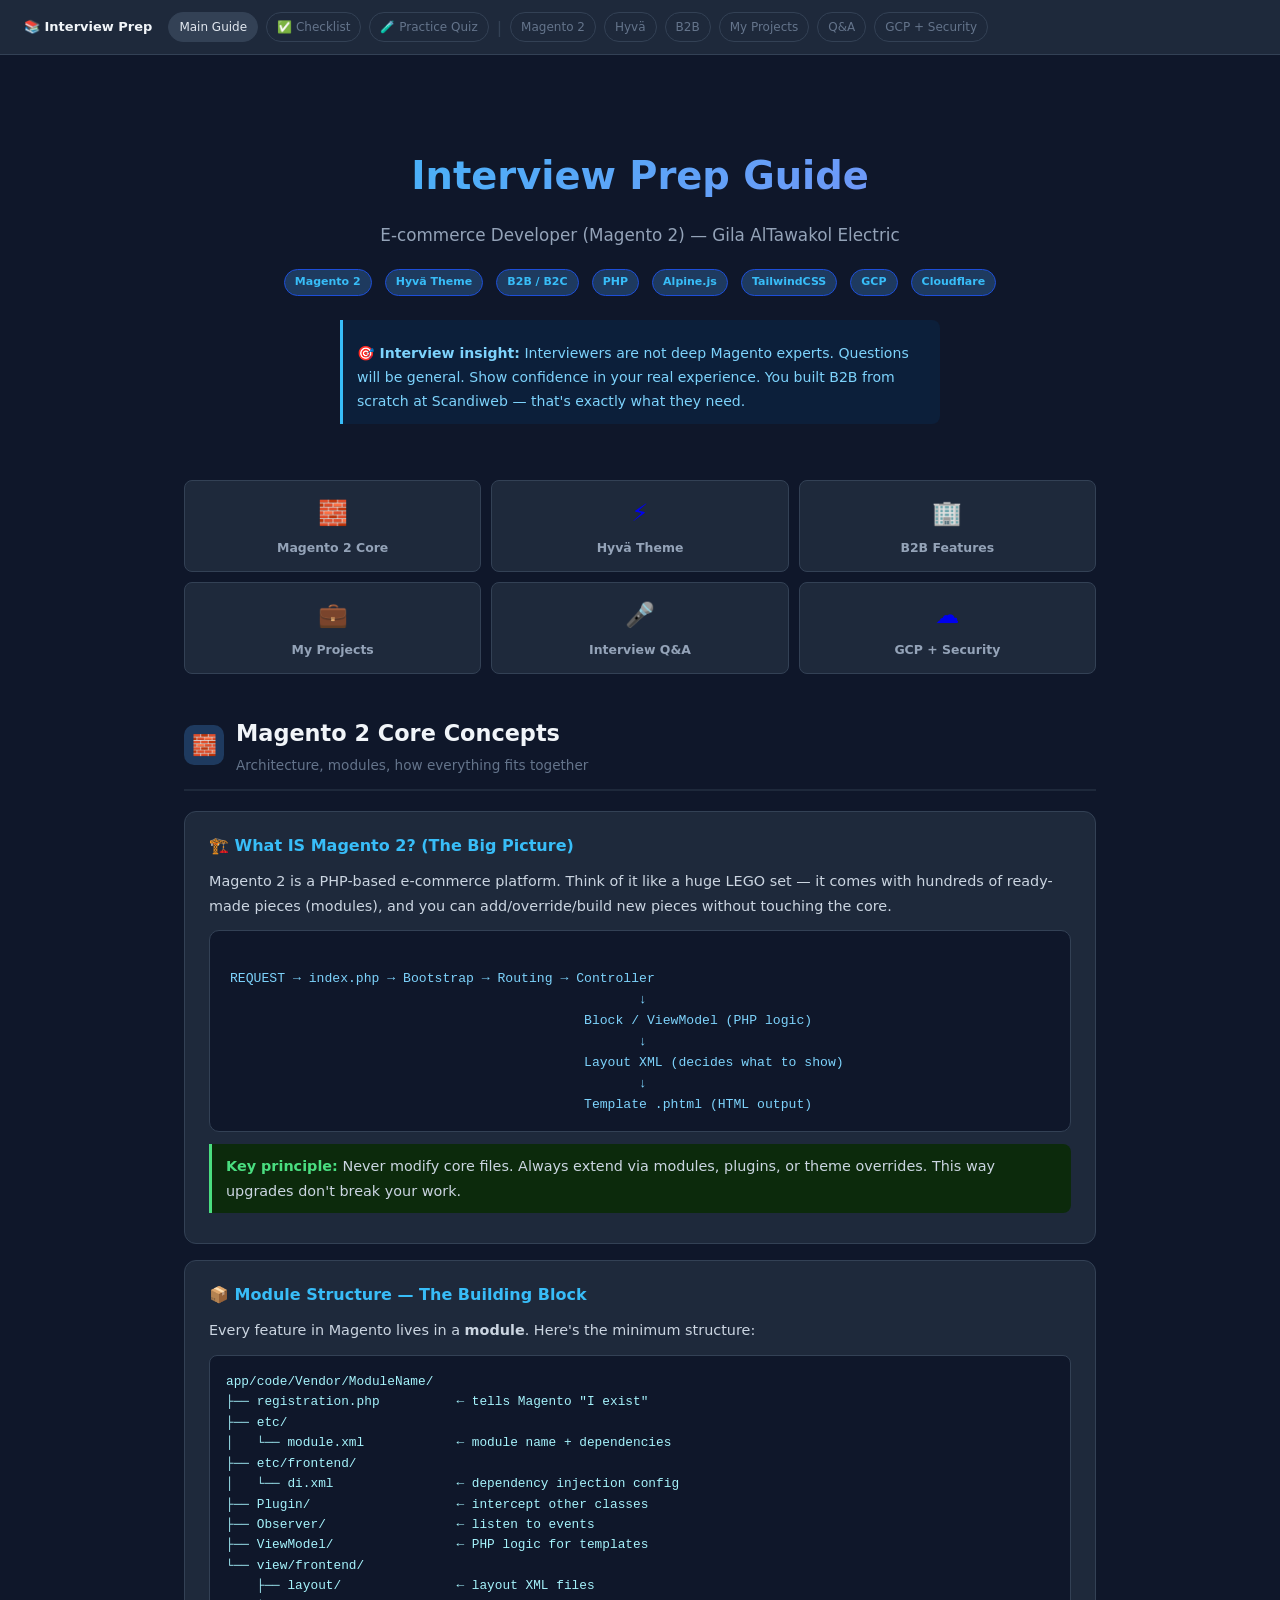
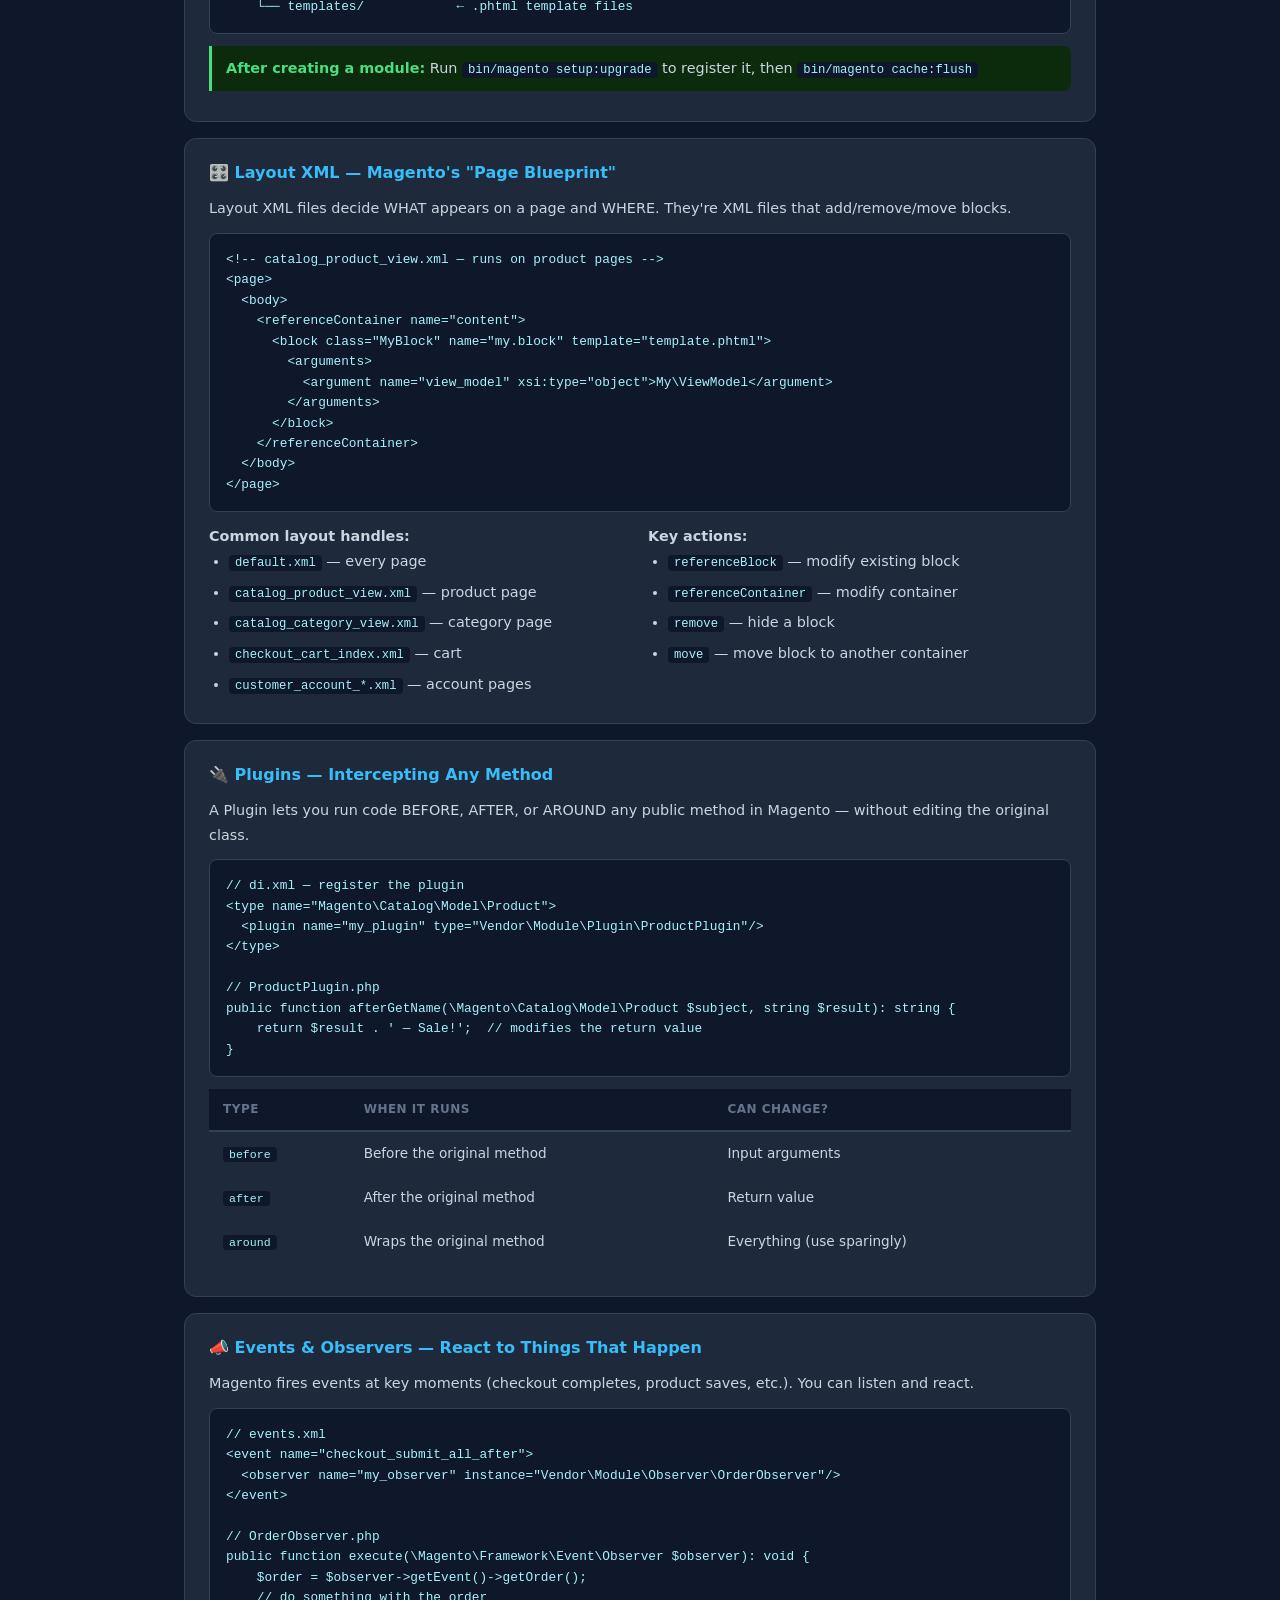
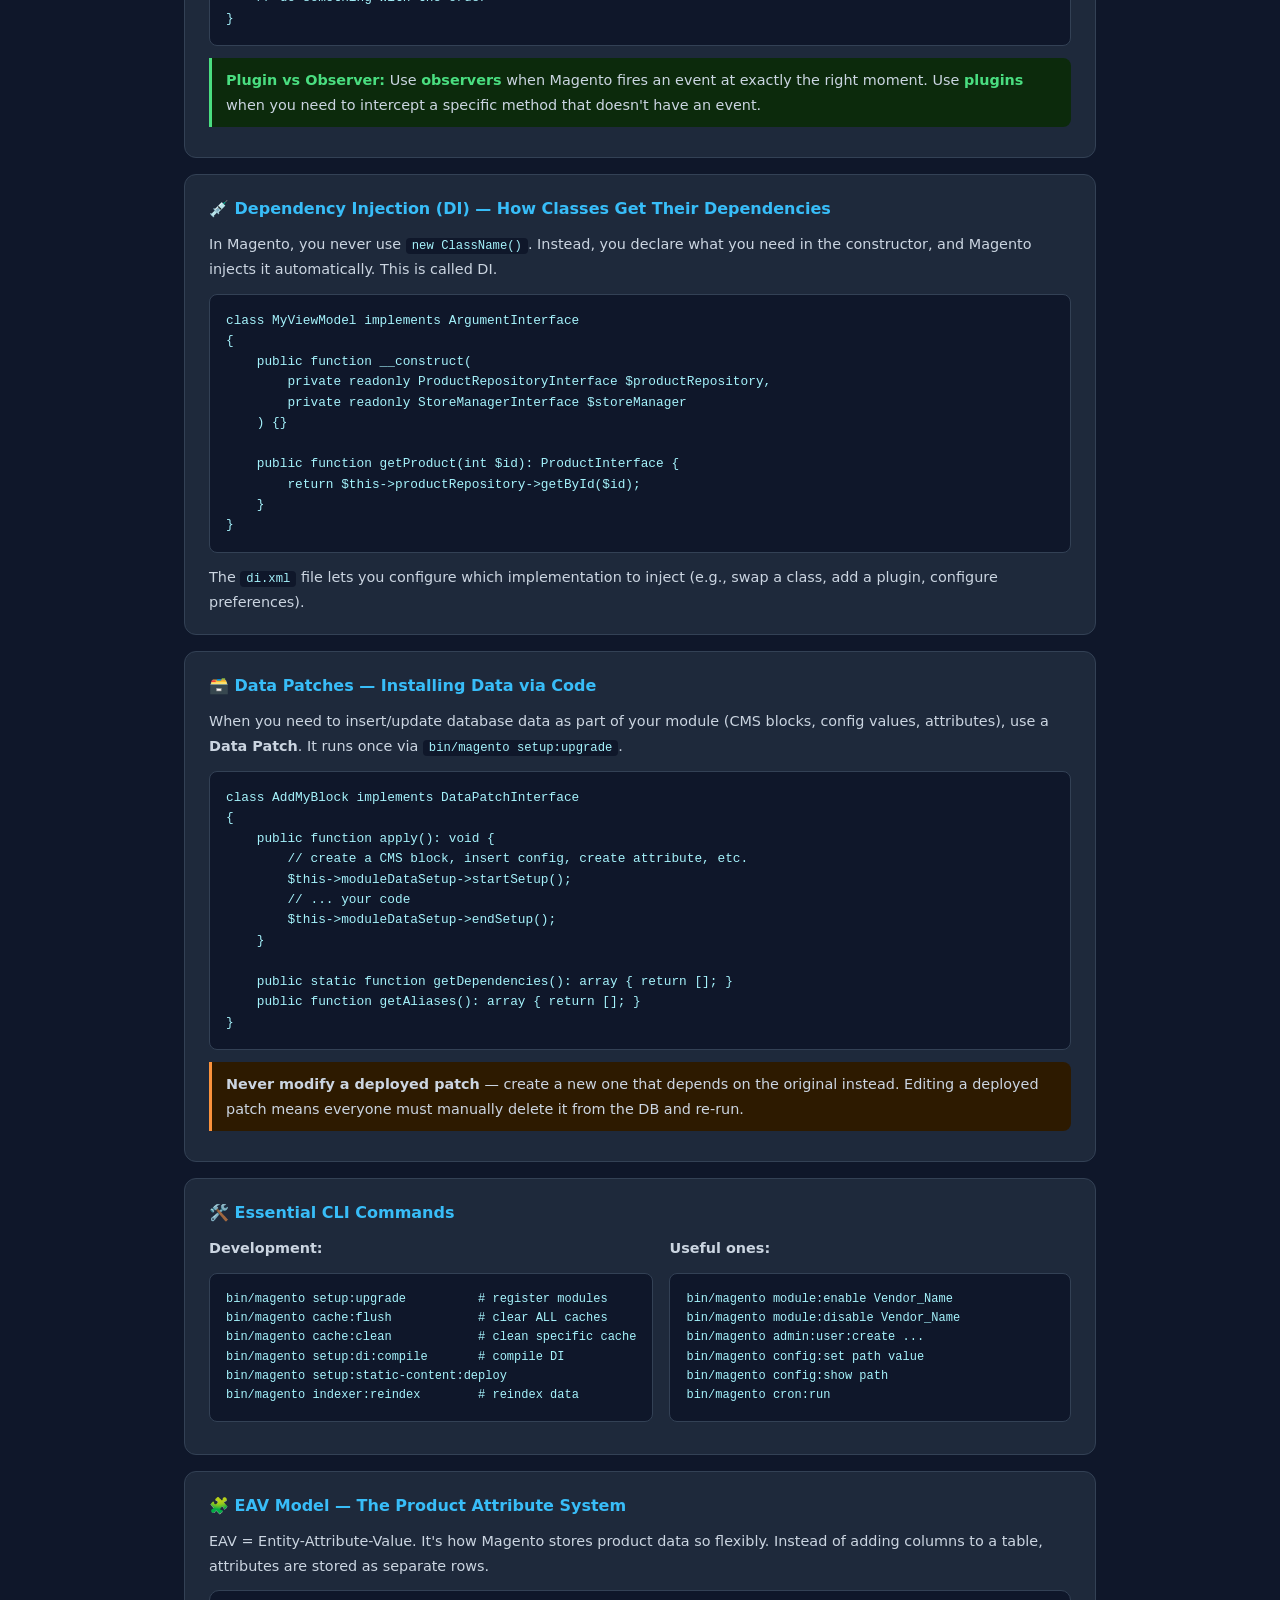
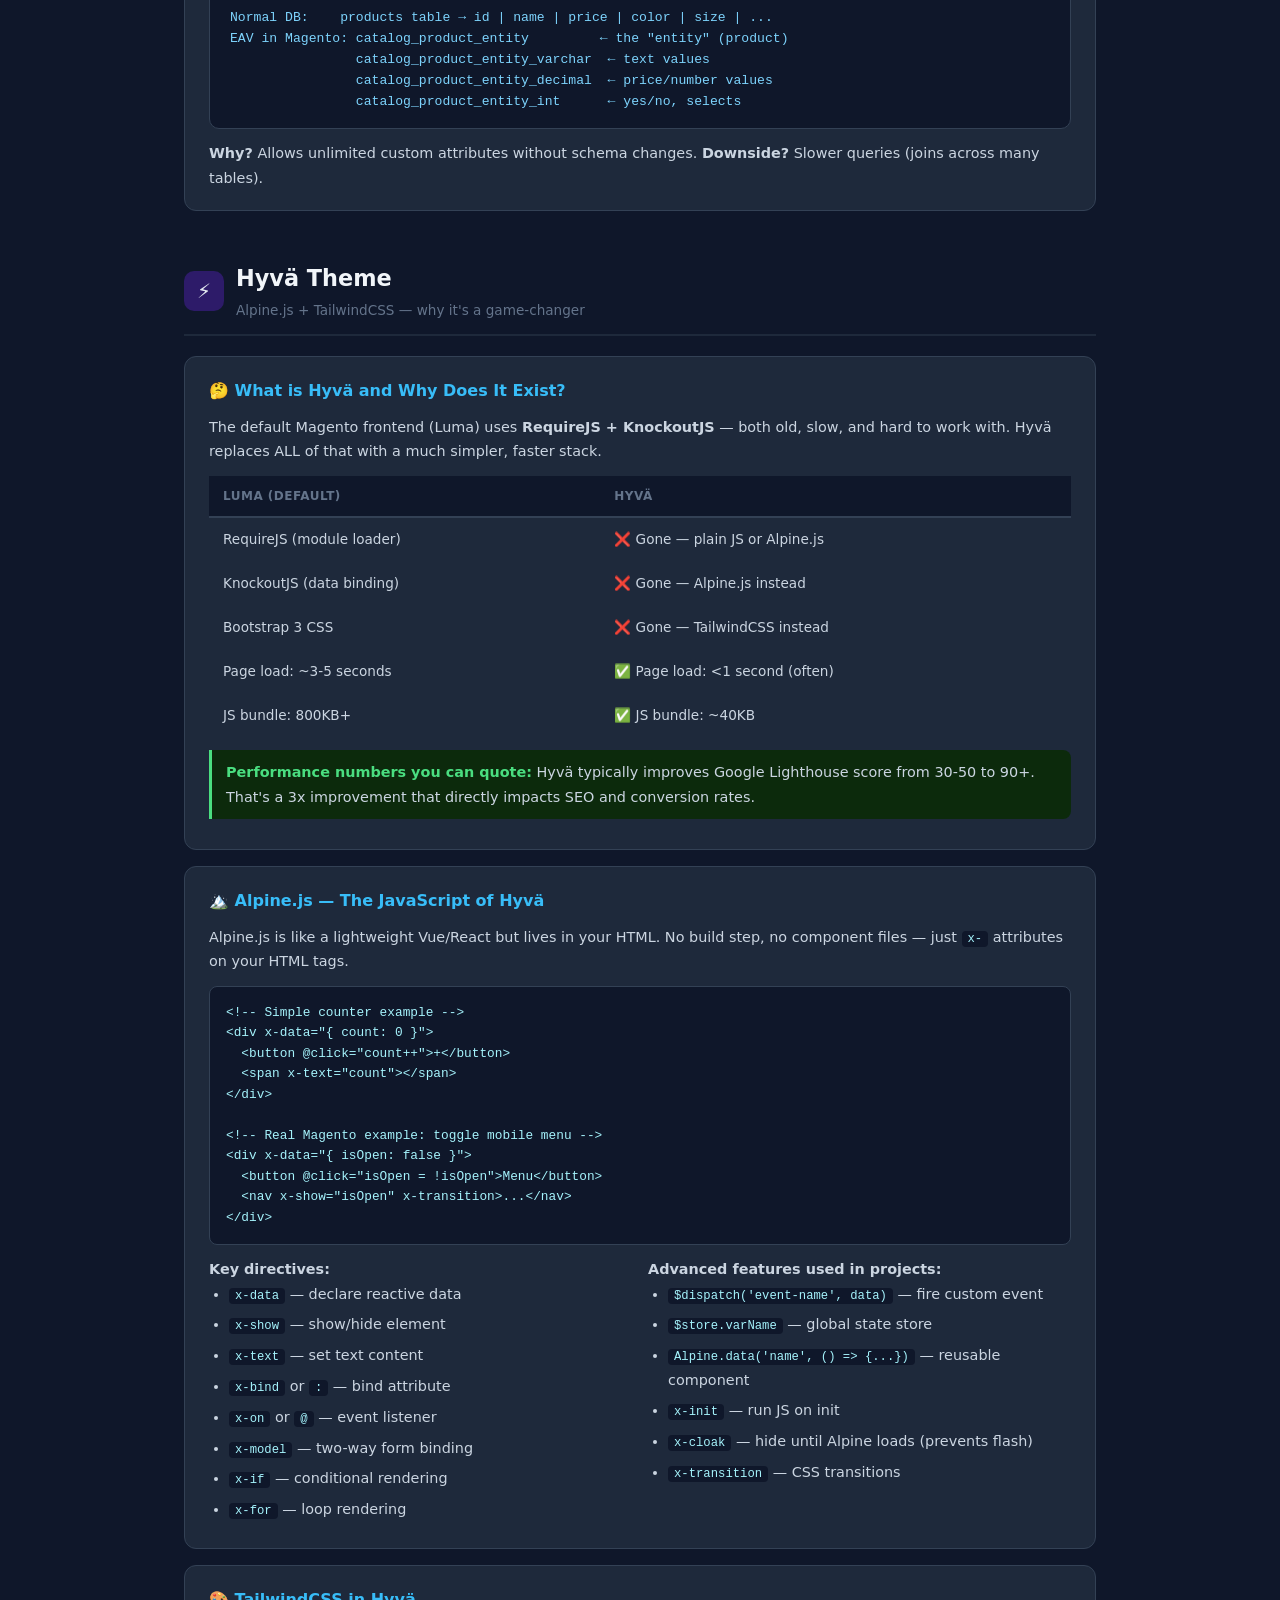
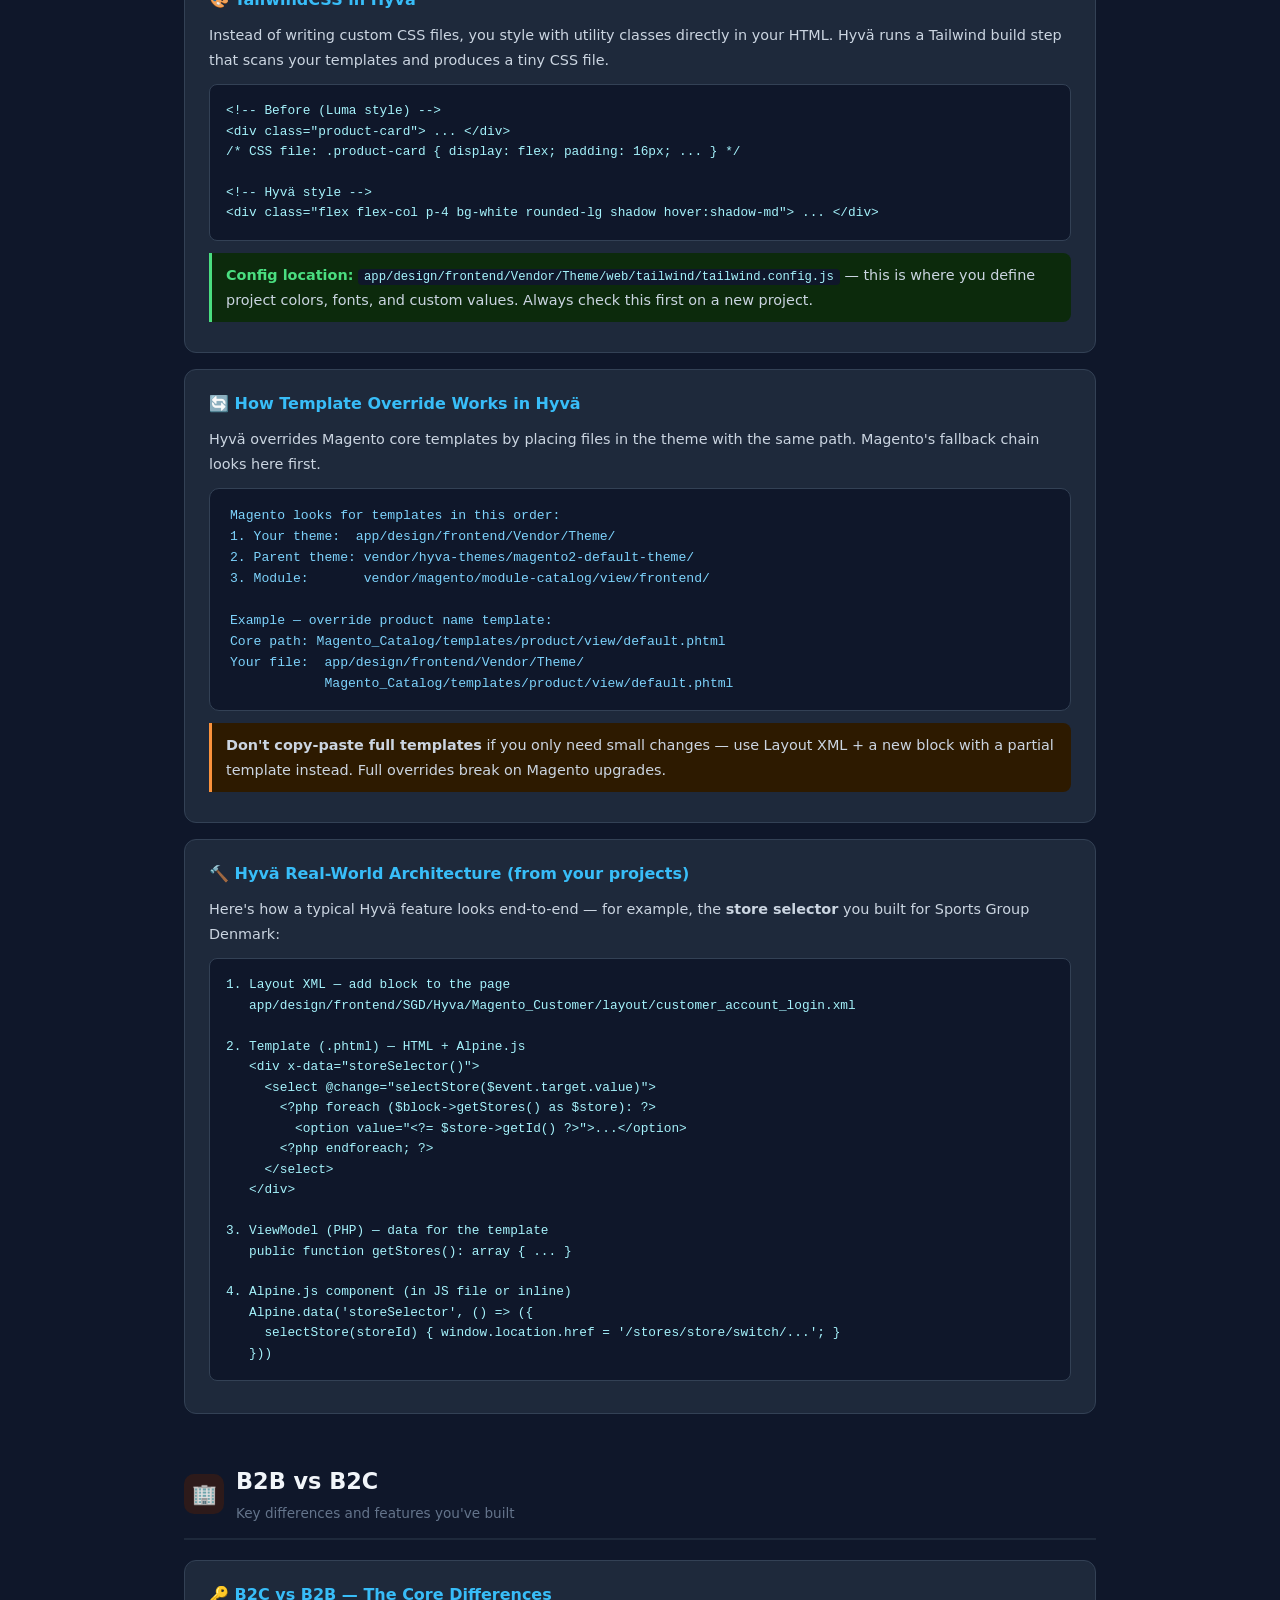
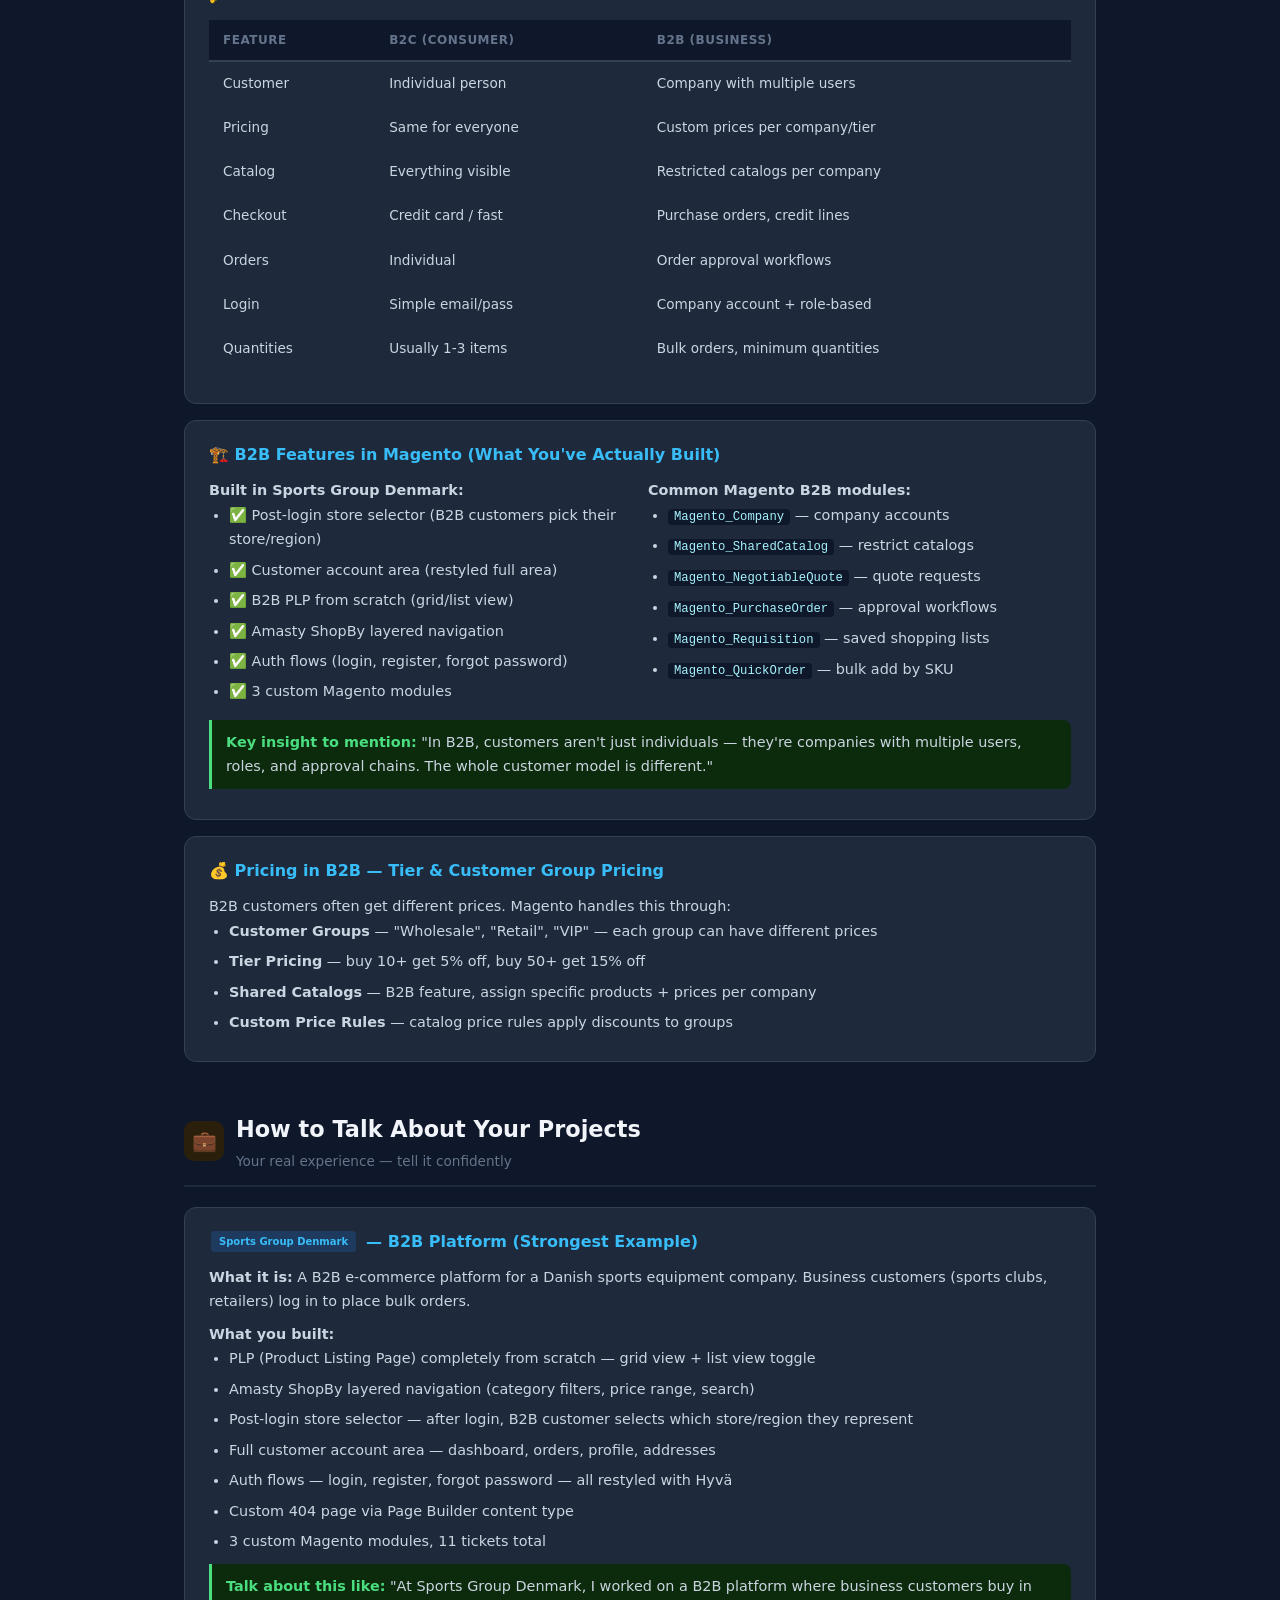
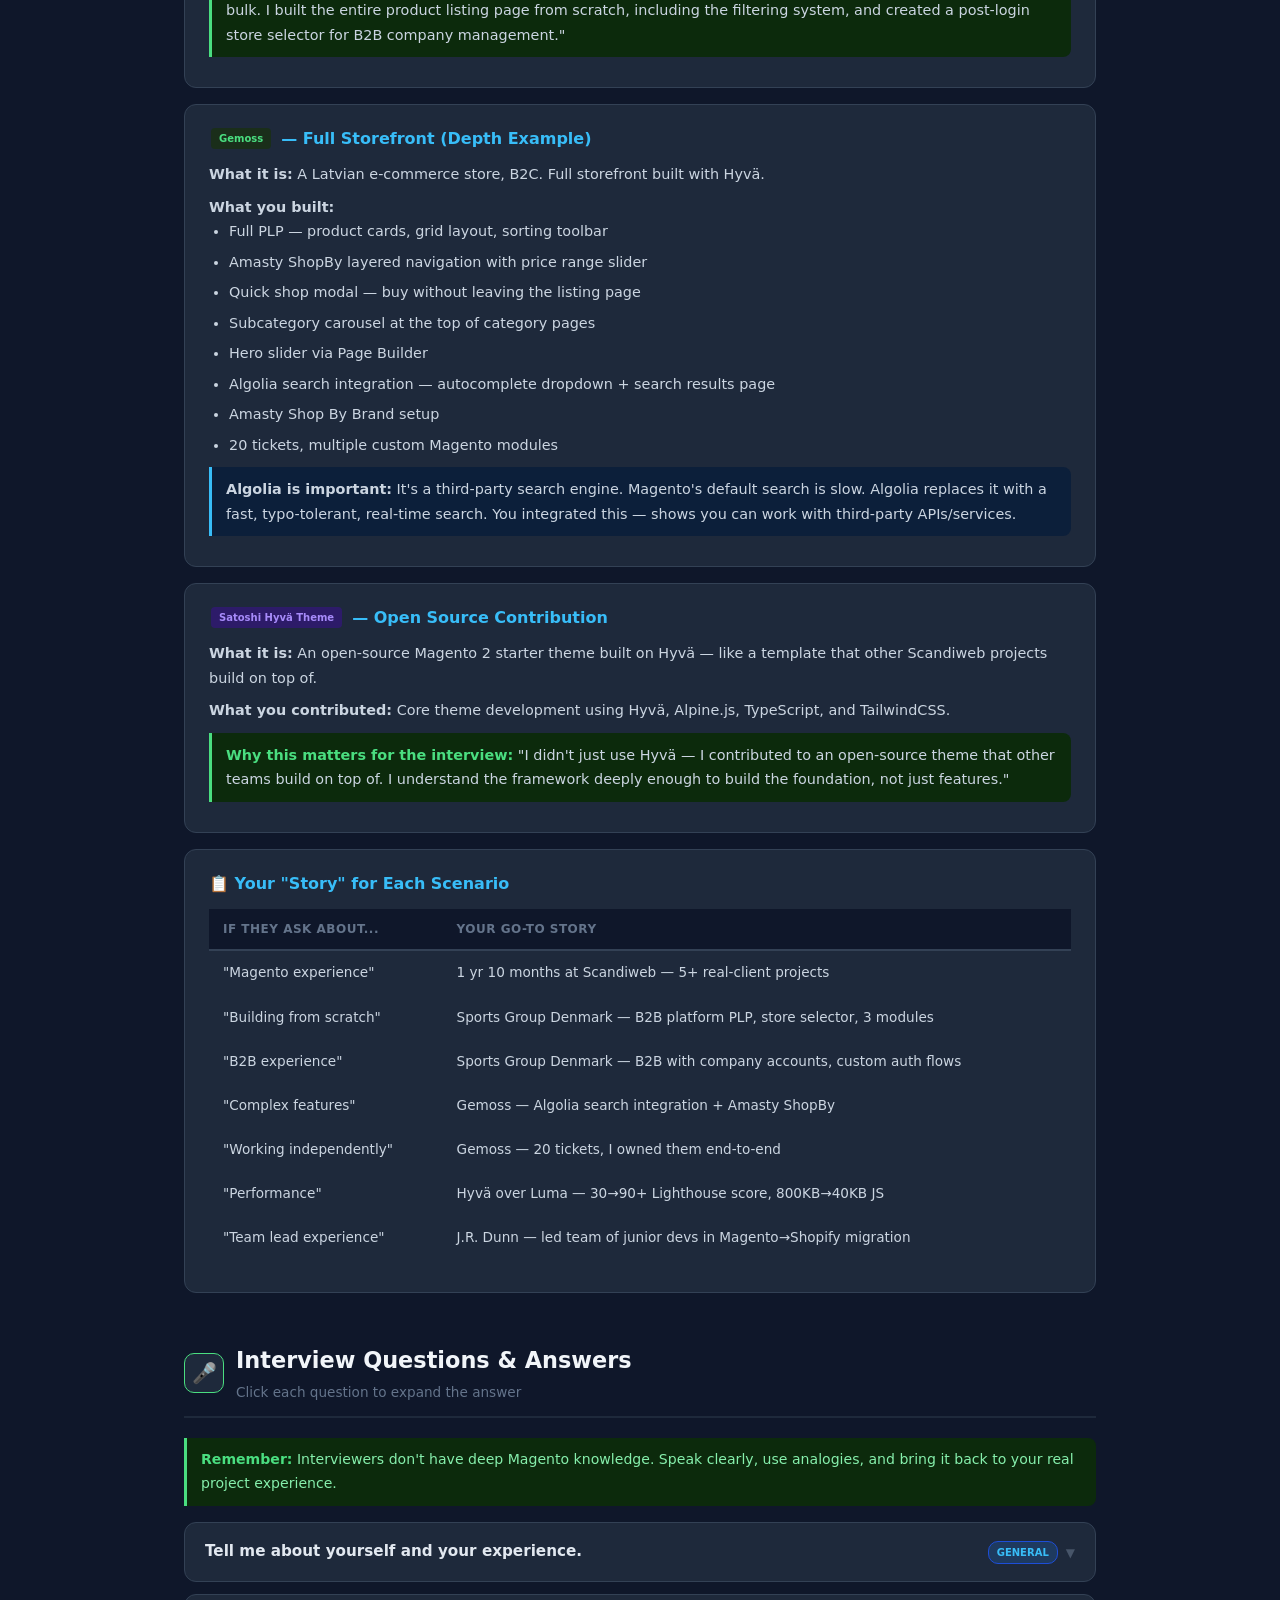
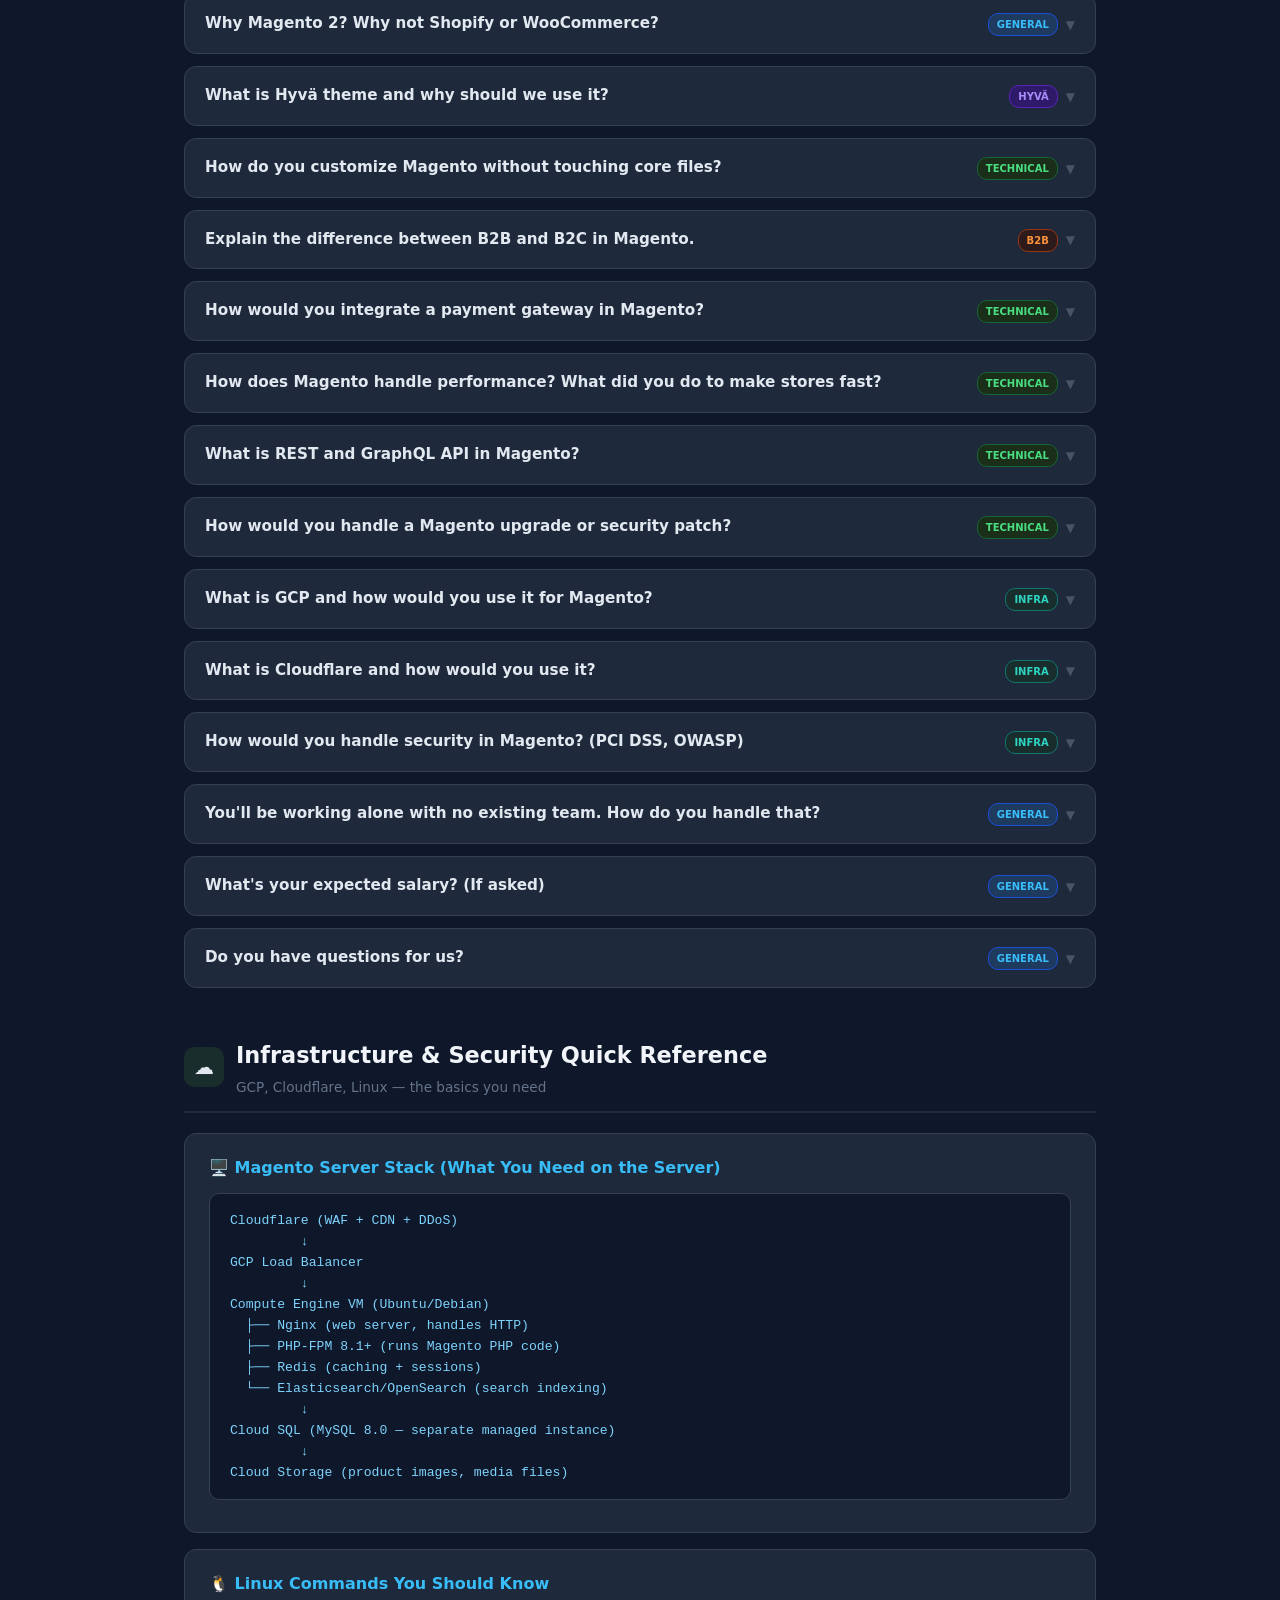
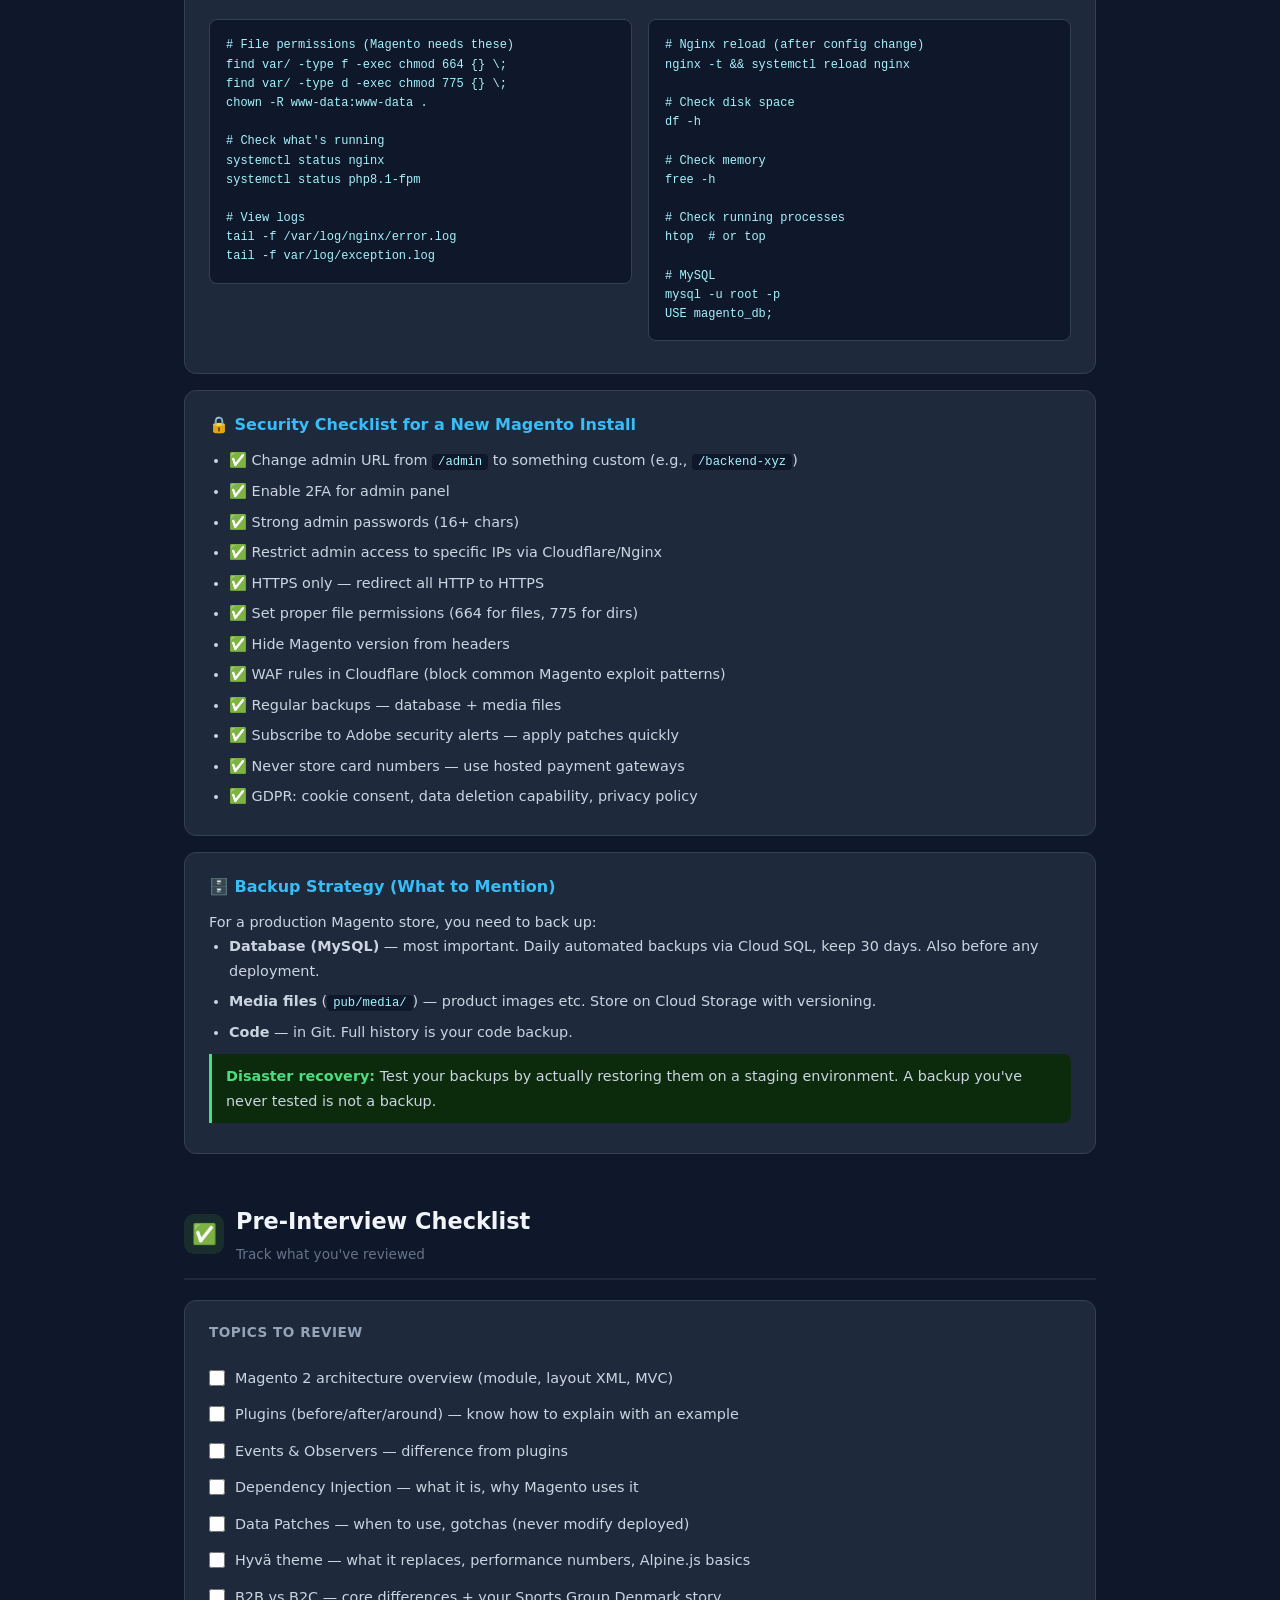
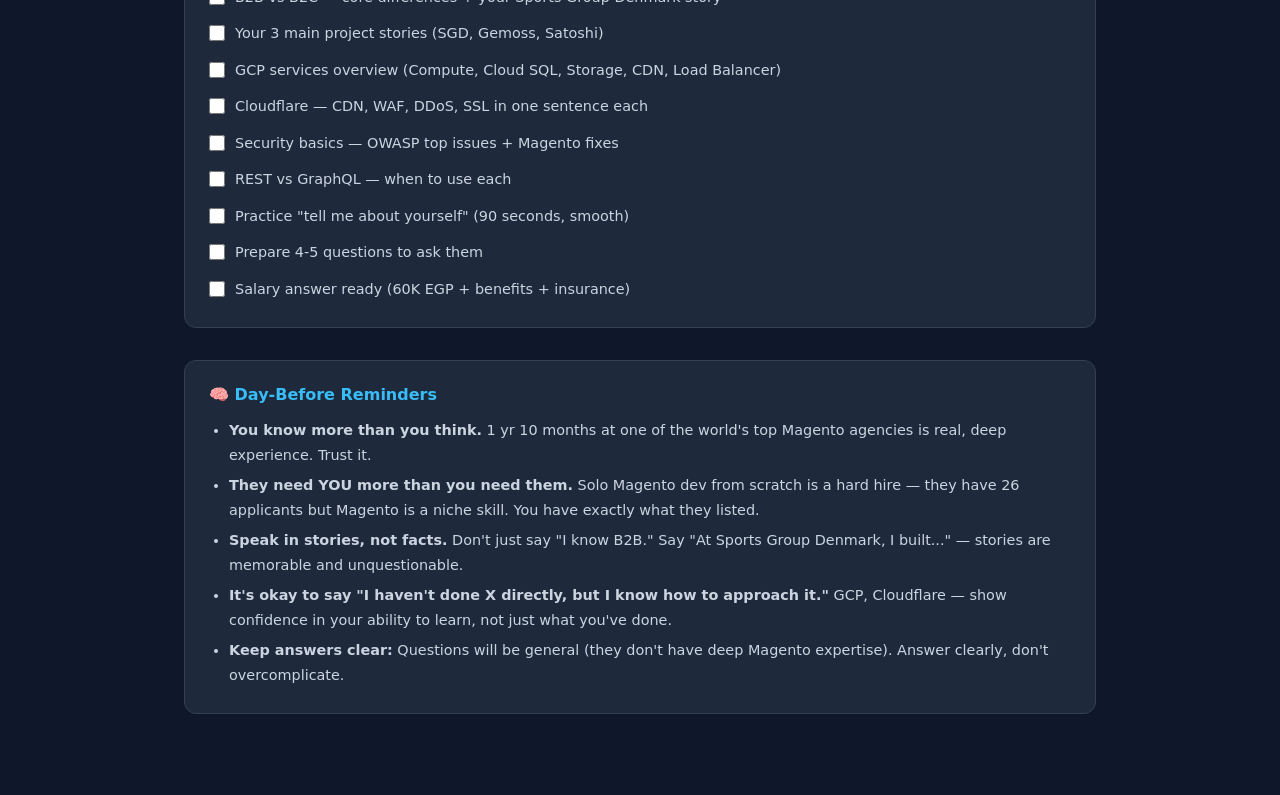
==== commit 8b66d29d: "Add interactive practice quiz with 55 MCQ questions across 7 topics" ====
--- a/index.html
+++ b/index.html
@@ -12,7 +12,8 @@
 <nav>
   <span class="logo">📚 Interview Prep</span>
   <a href="index.html" class="active">Main Guide</a>
-  <a href="checklist.html">✅ Checklist Deep Dive</a>
+  <a href="checklist.html">✅ Checklist</a>
+  <a href="quiz.html">🧪 Practice Quiz</a>
   <span class="sep">|</span>
   <a href="#magento">Magento 2</a>
   <a href="#hyva">Hyvä</a>
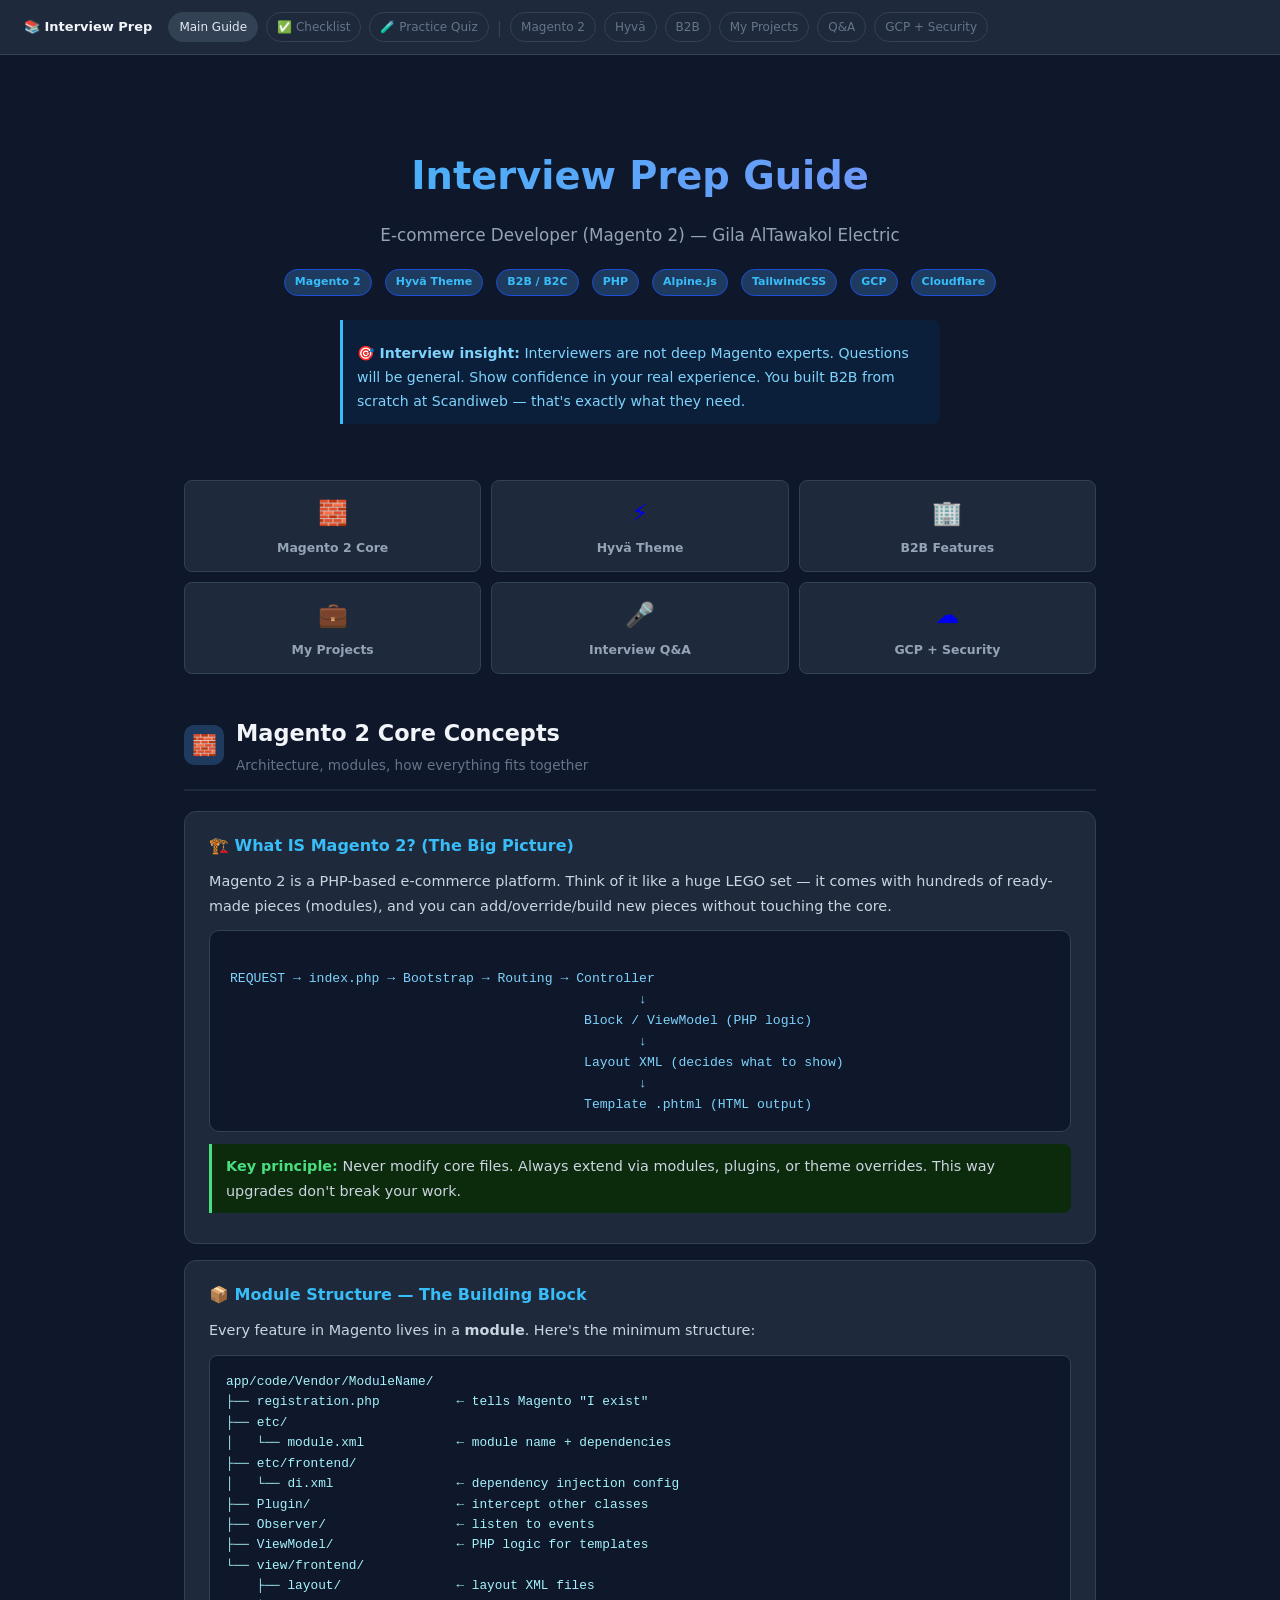
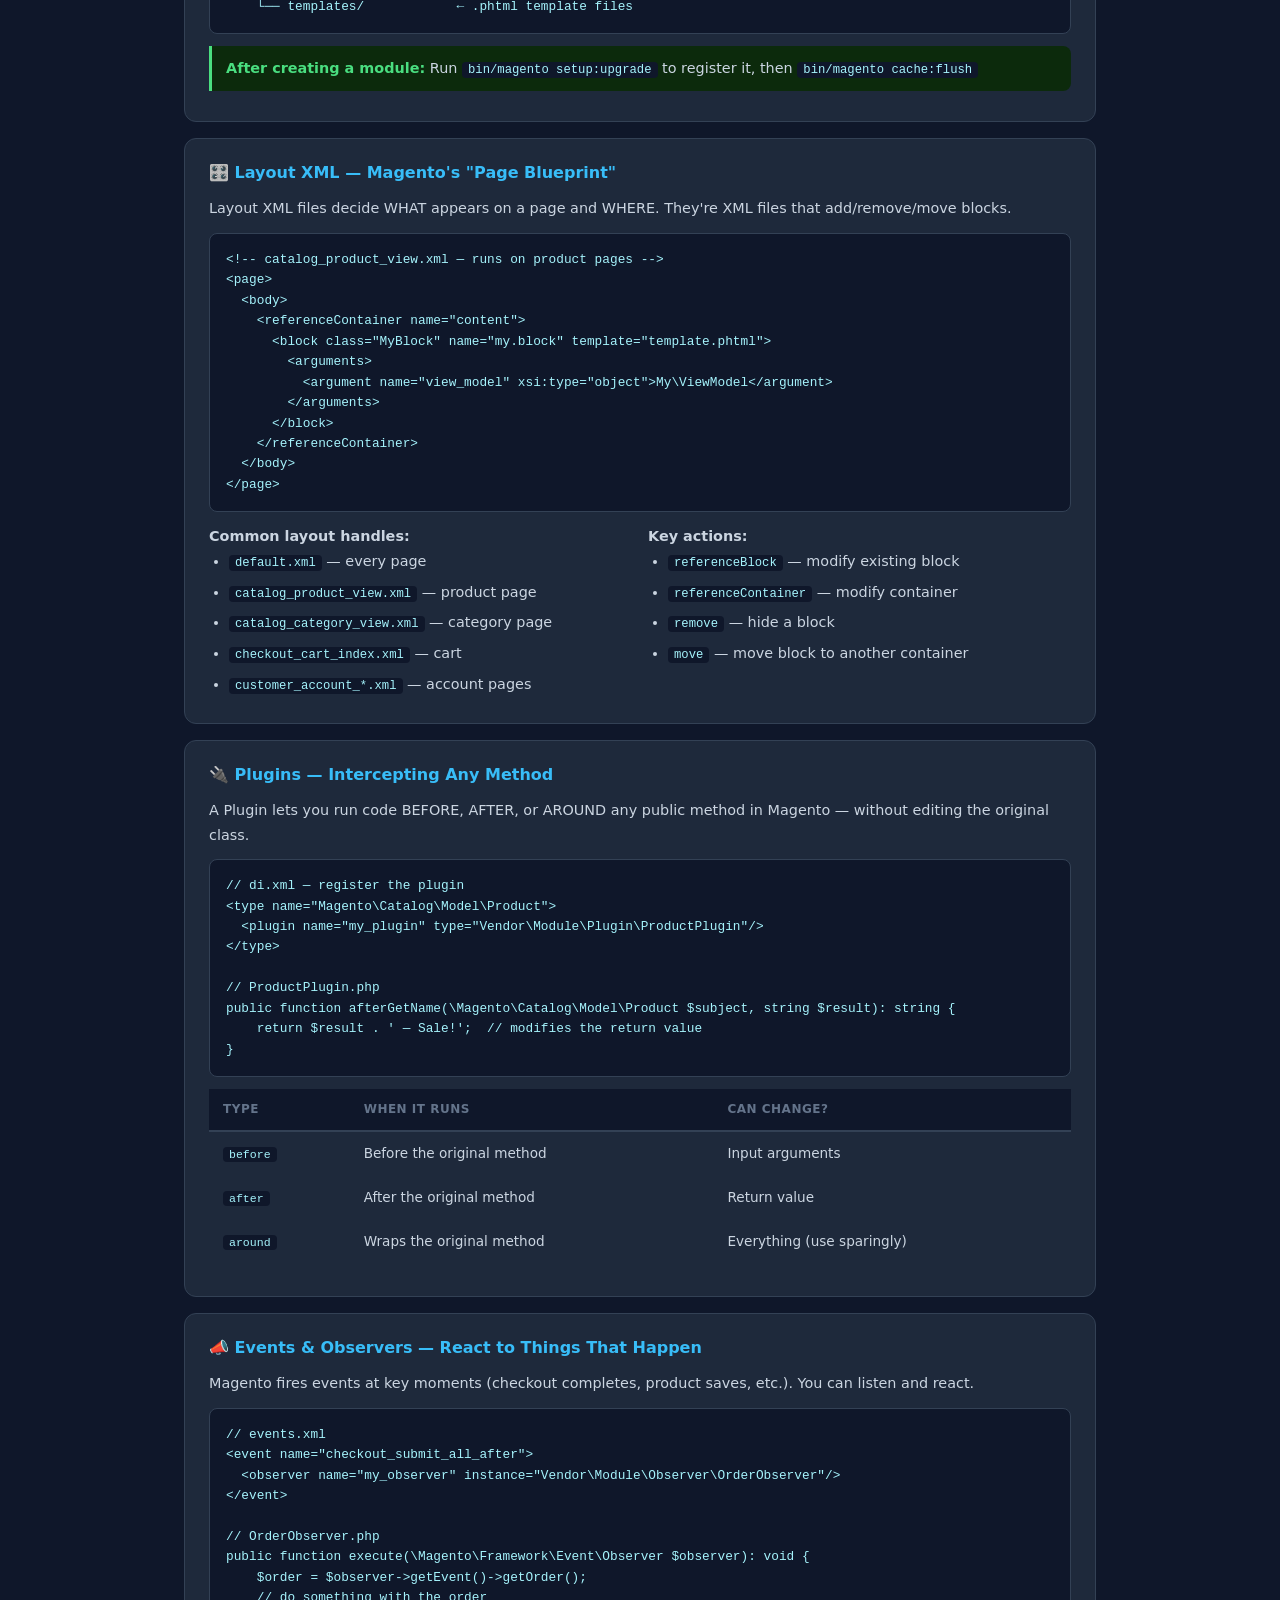
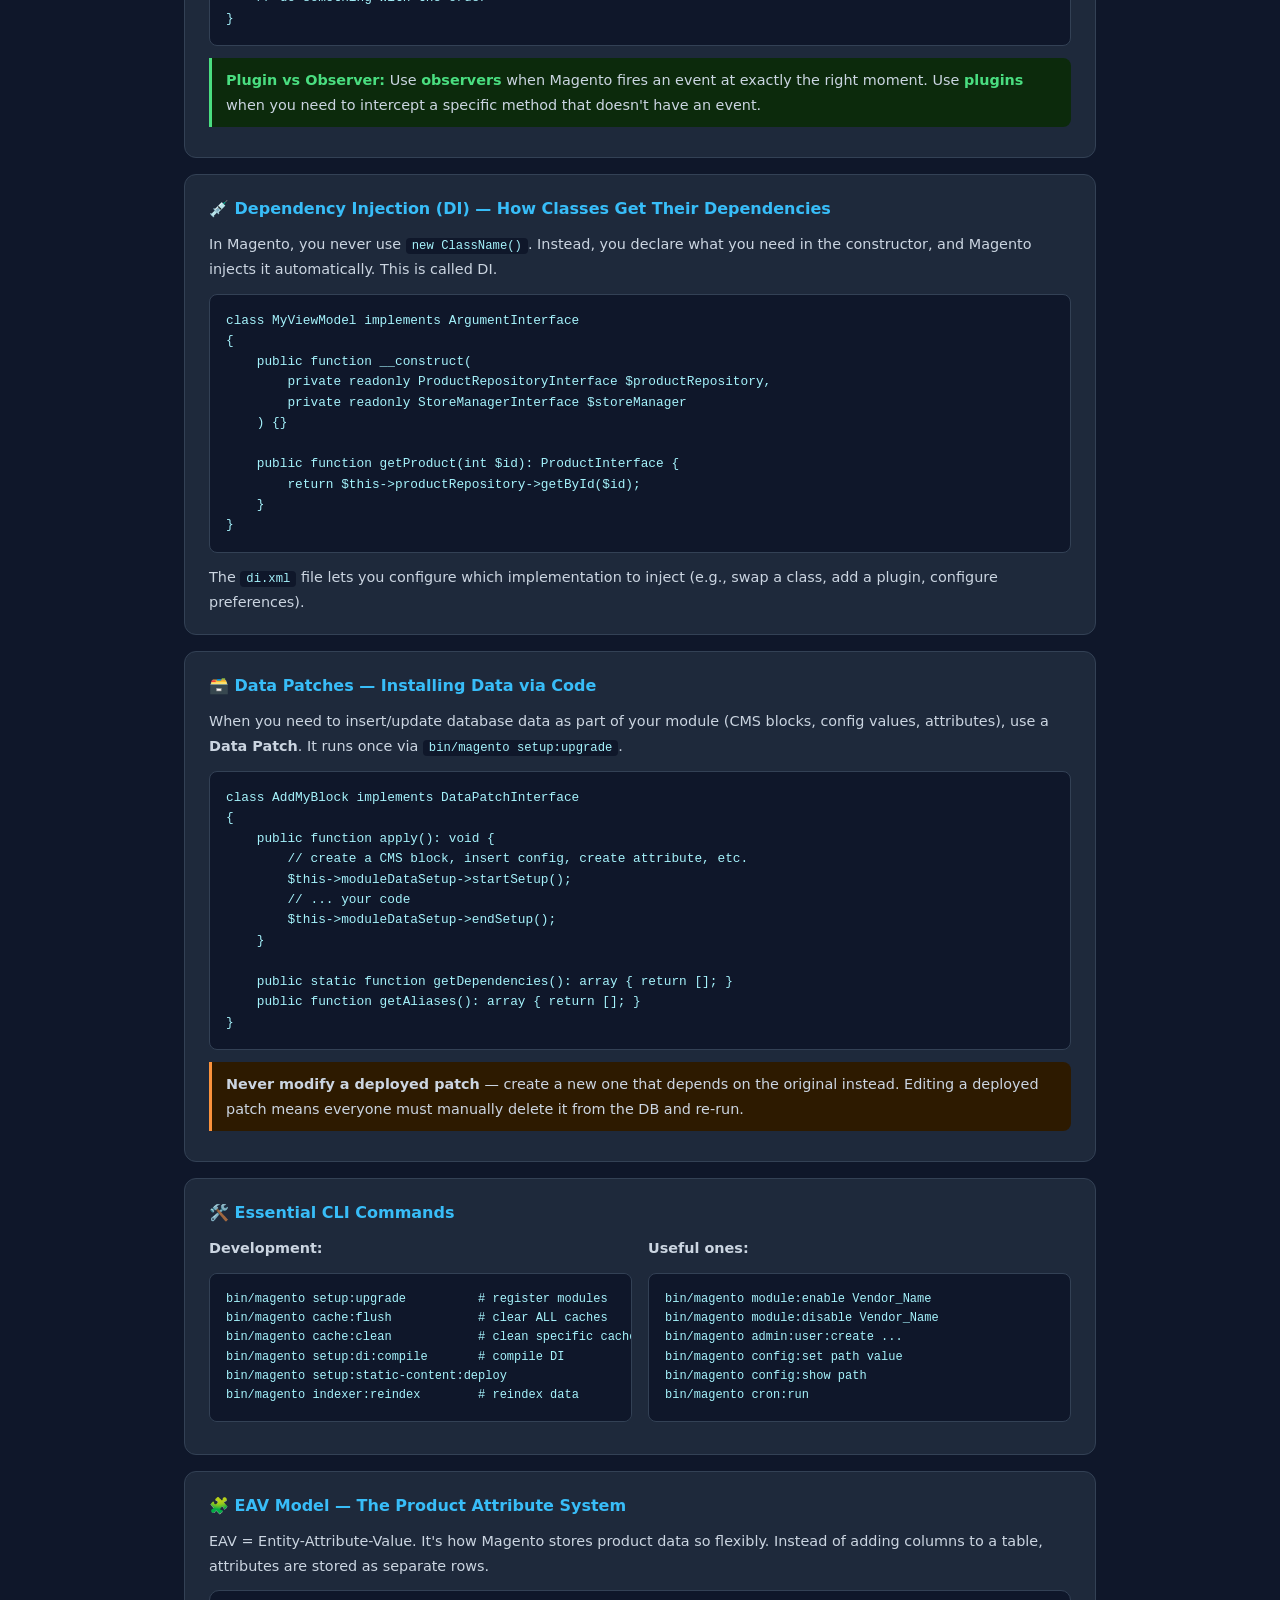
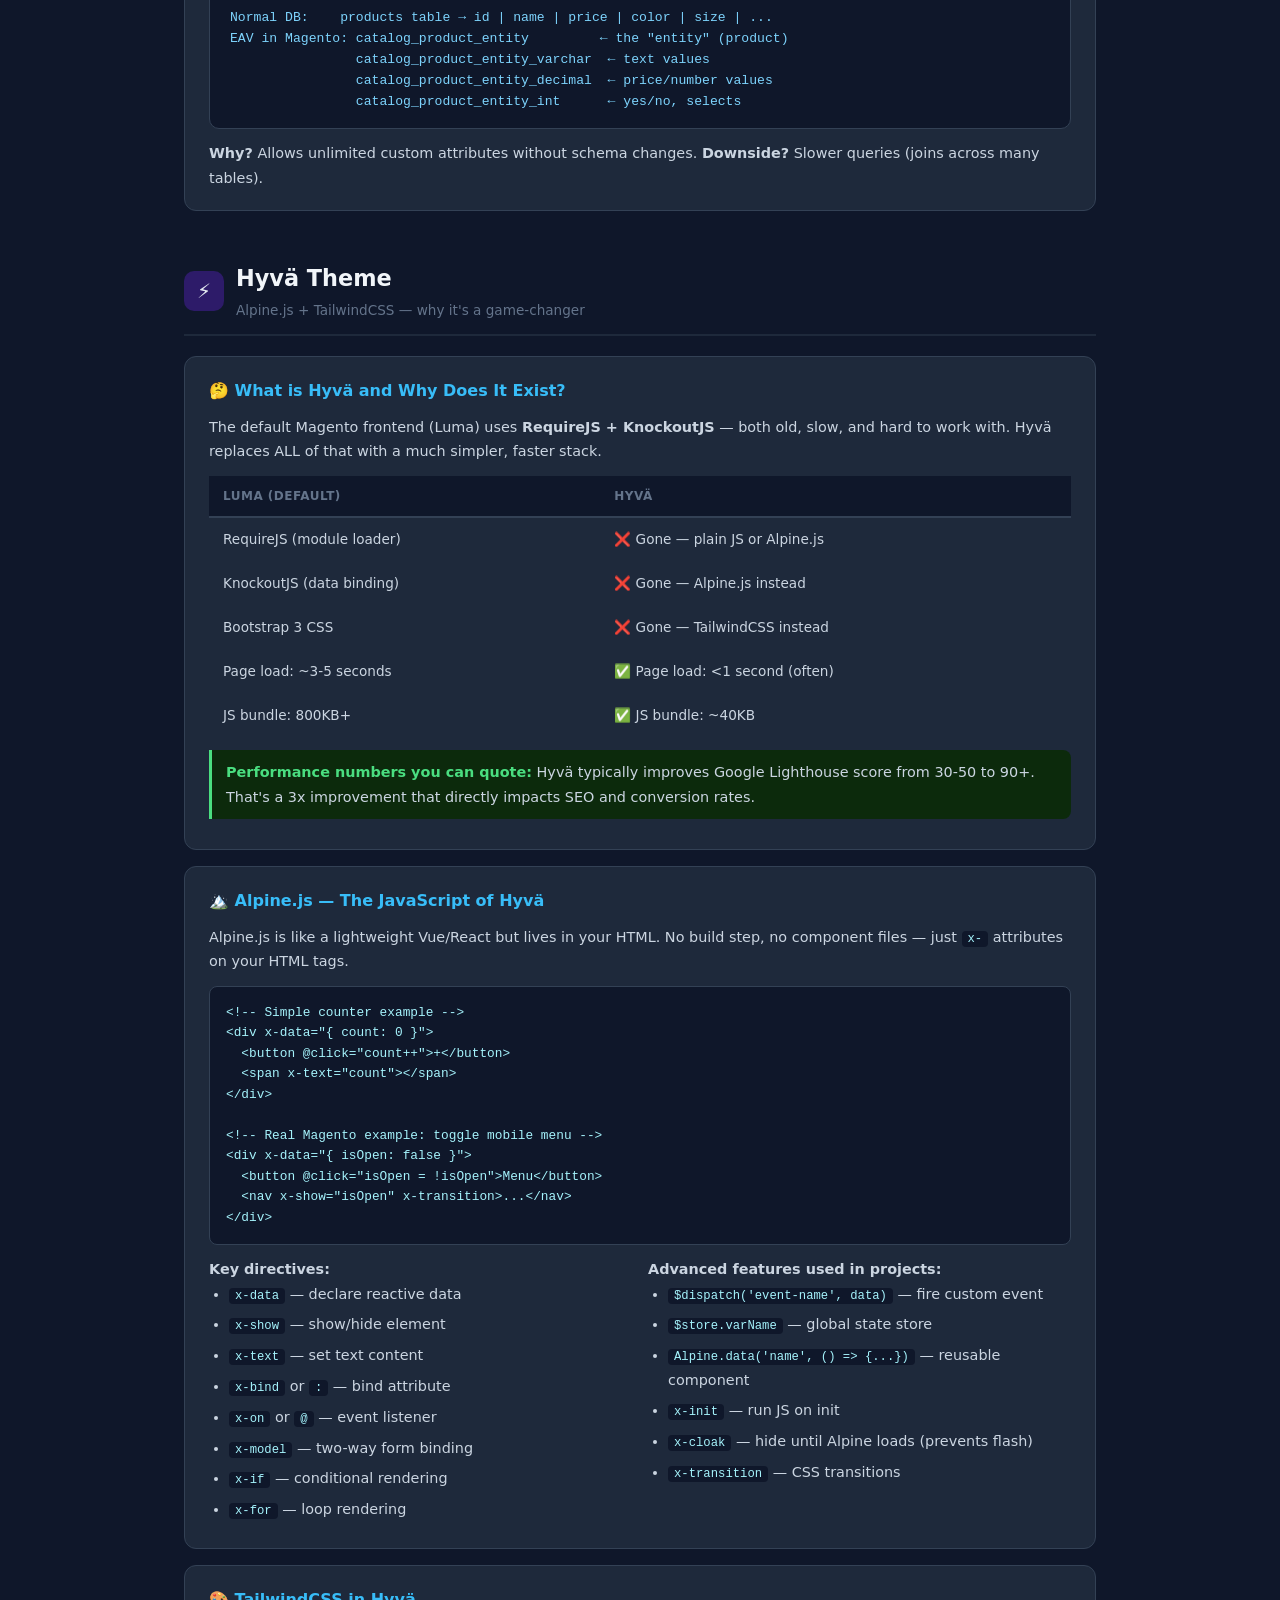
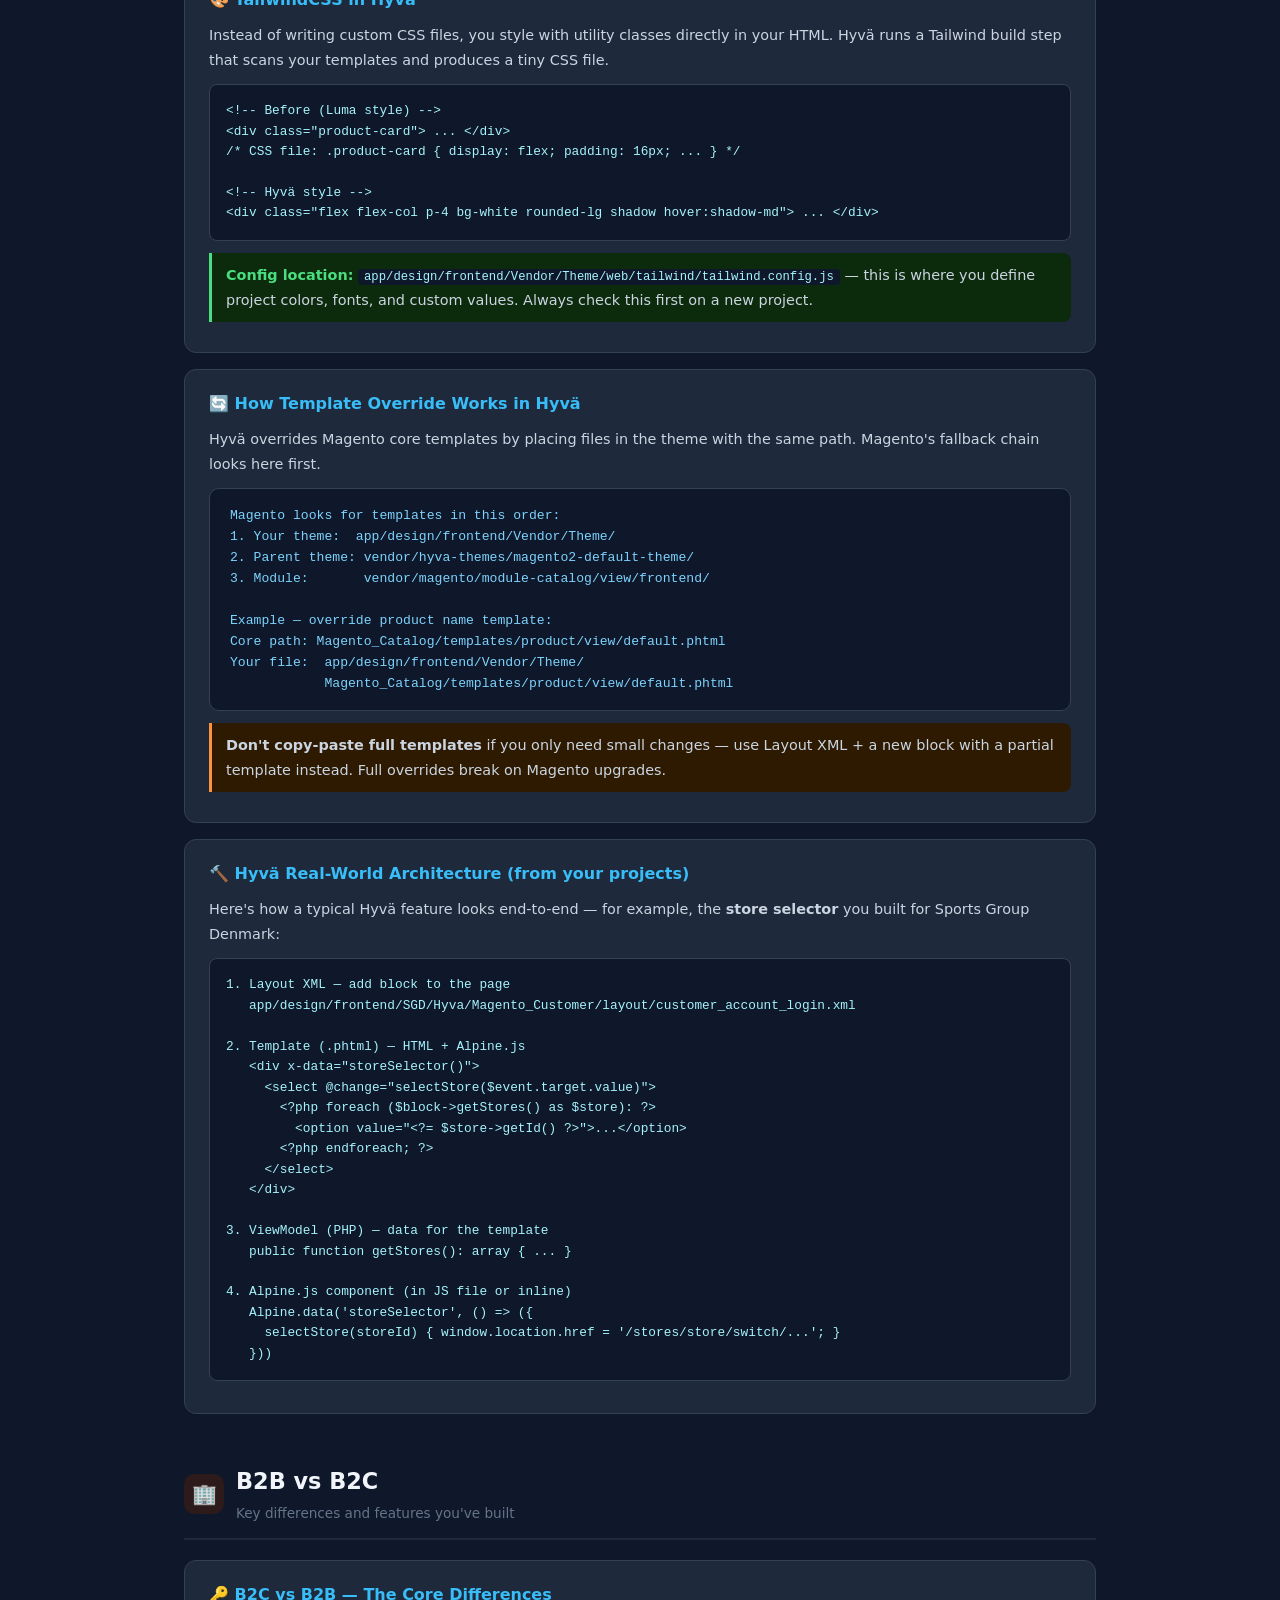
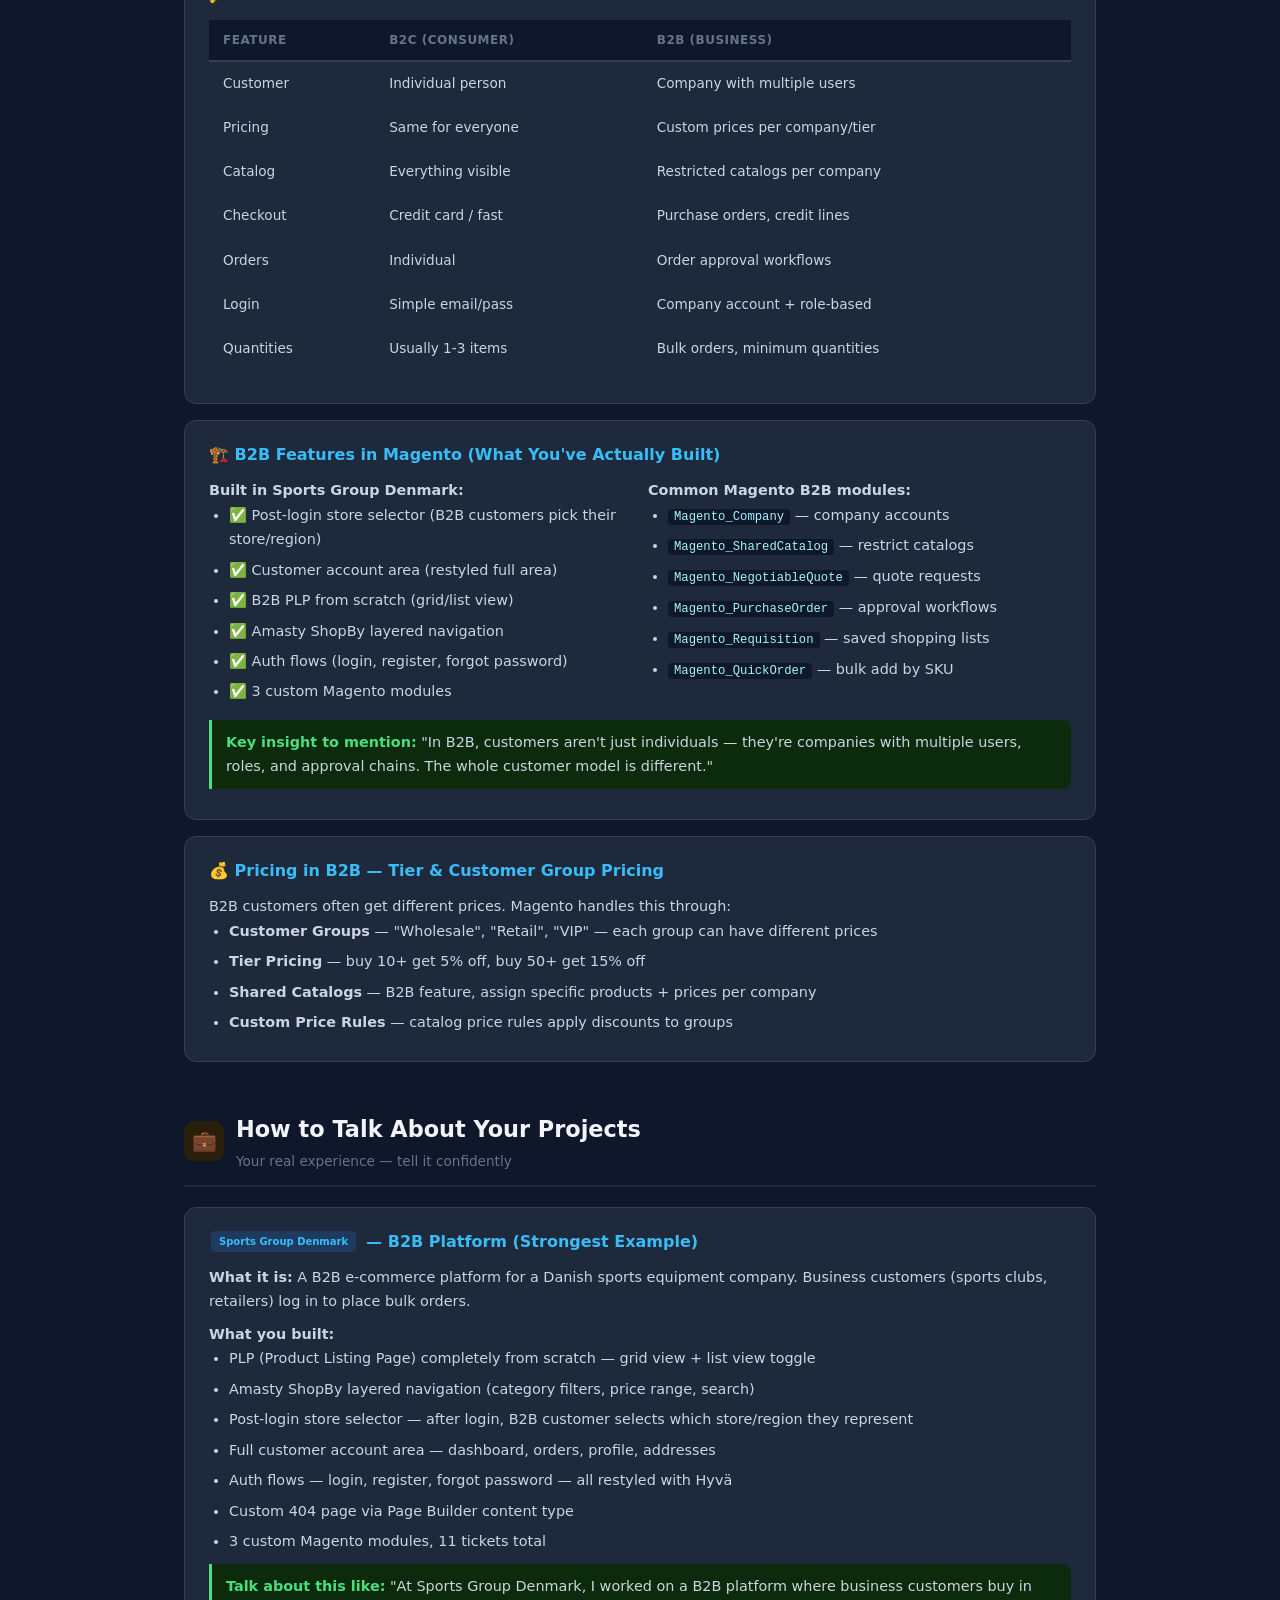
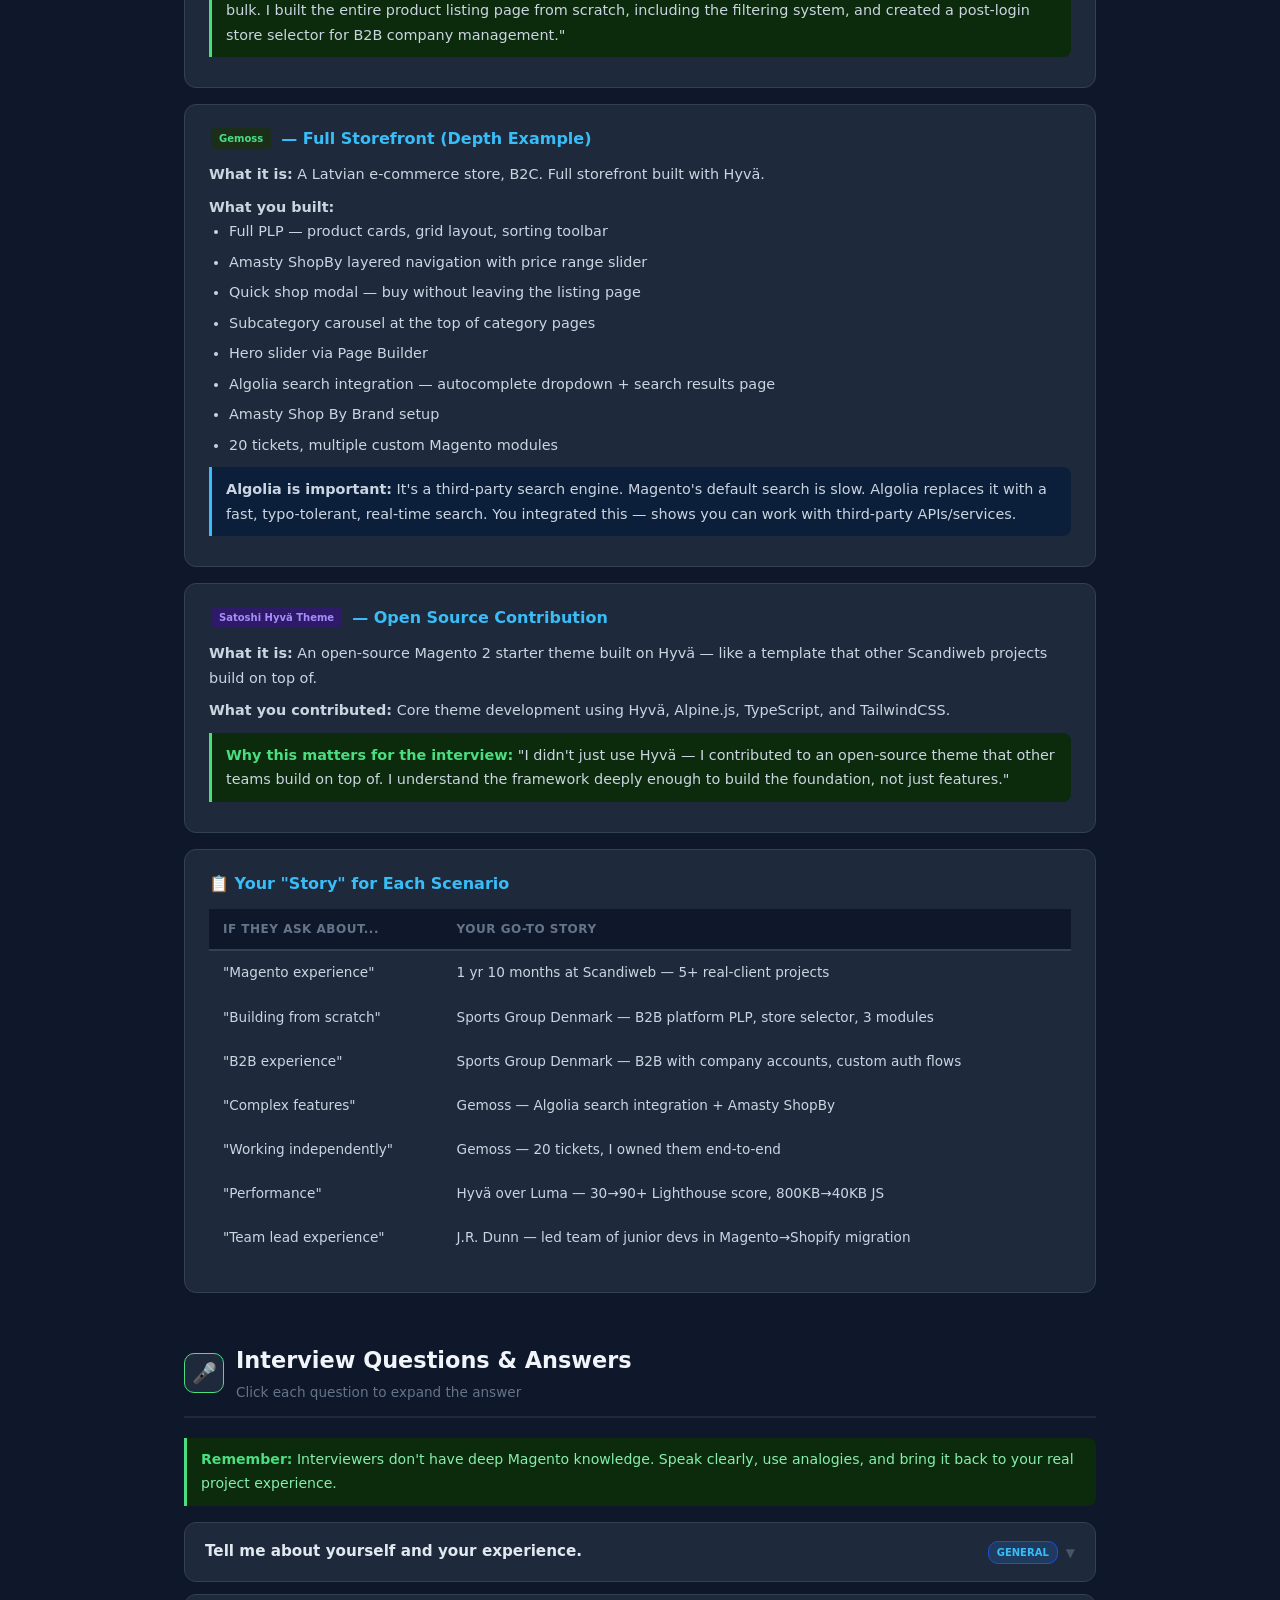
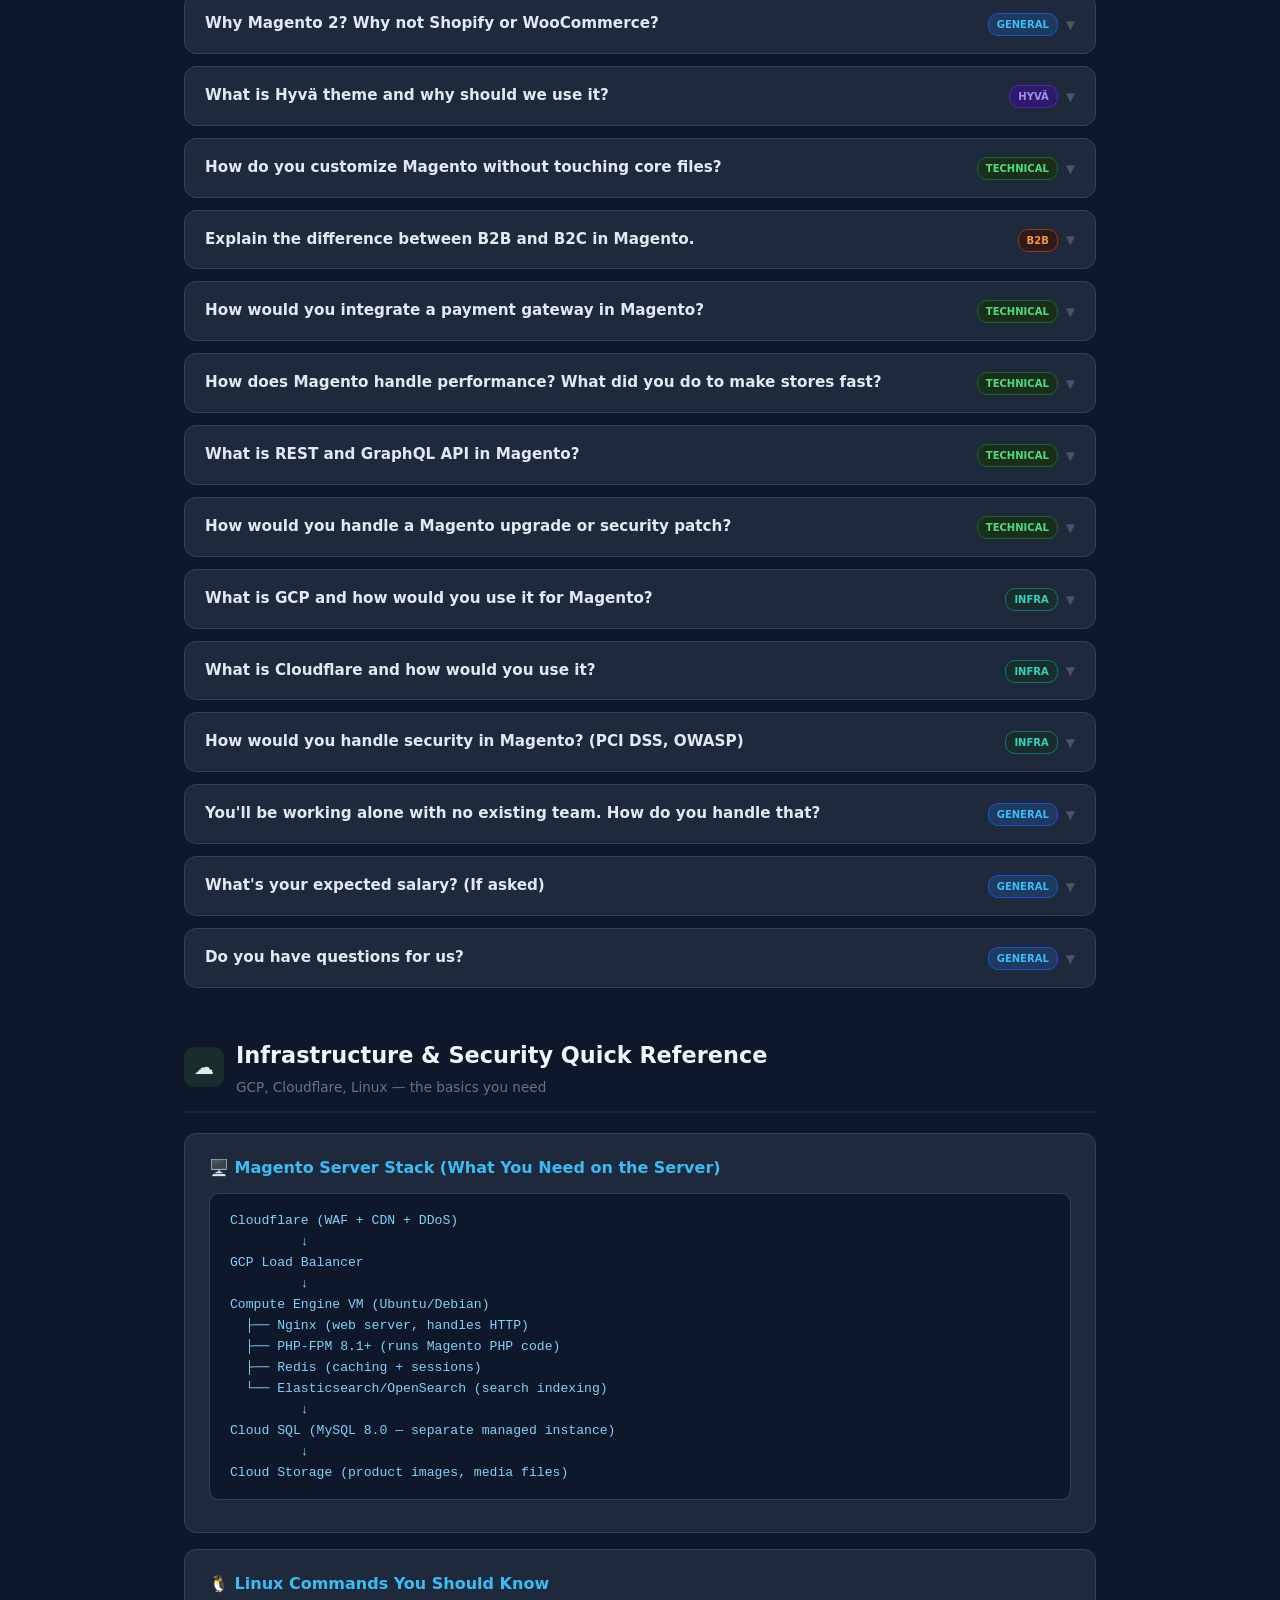
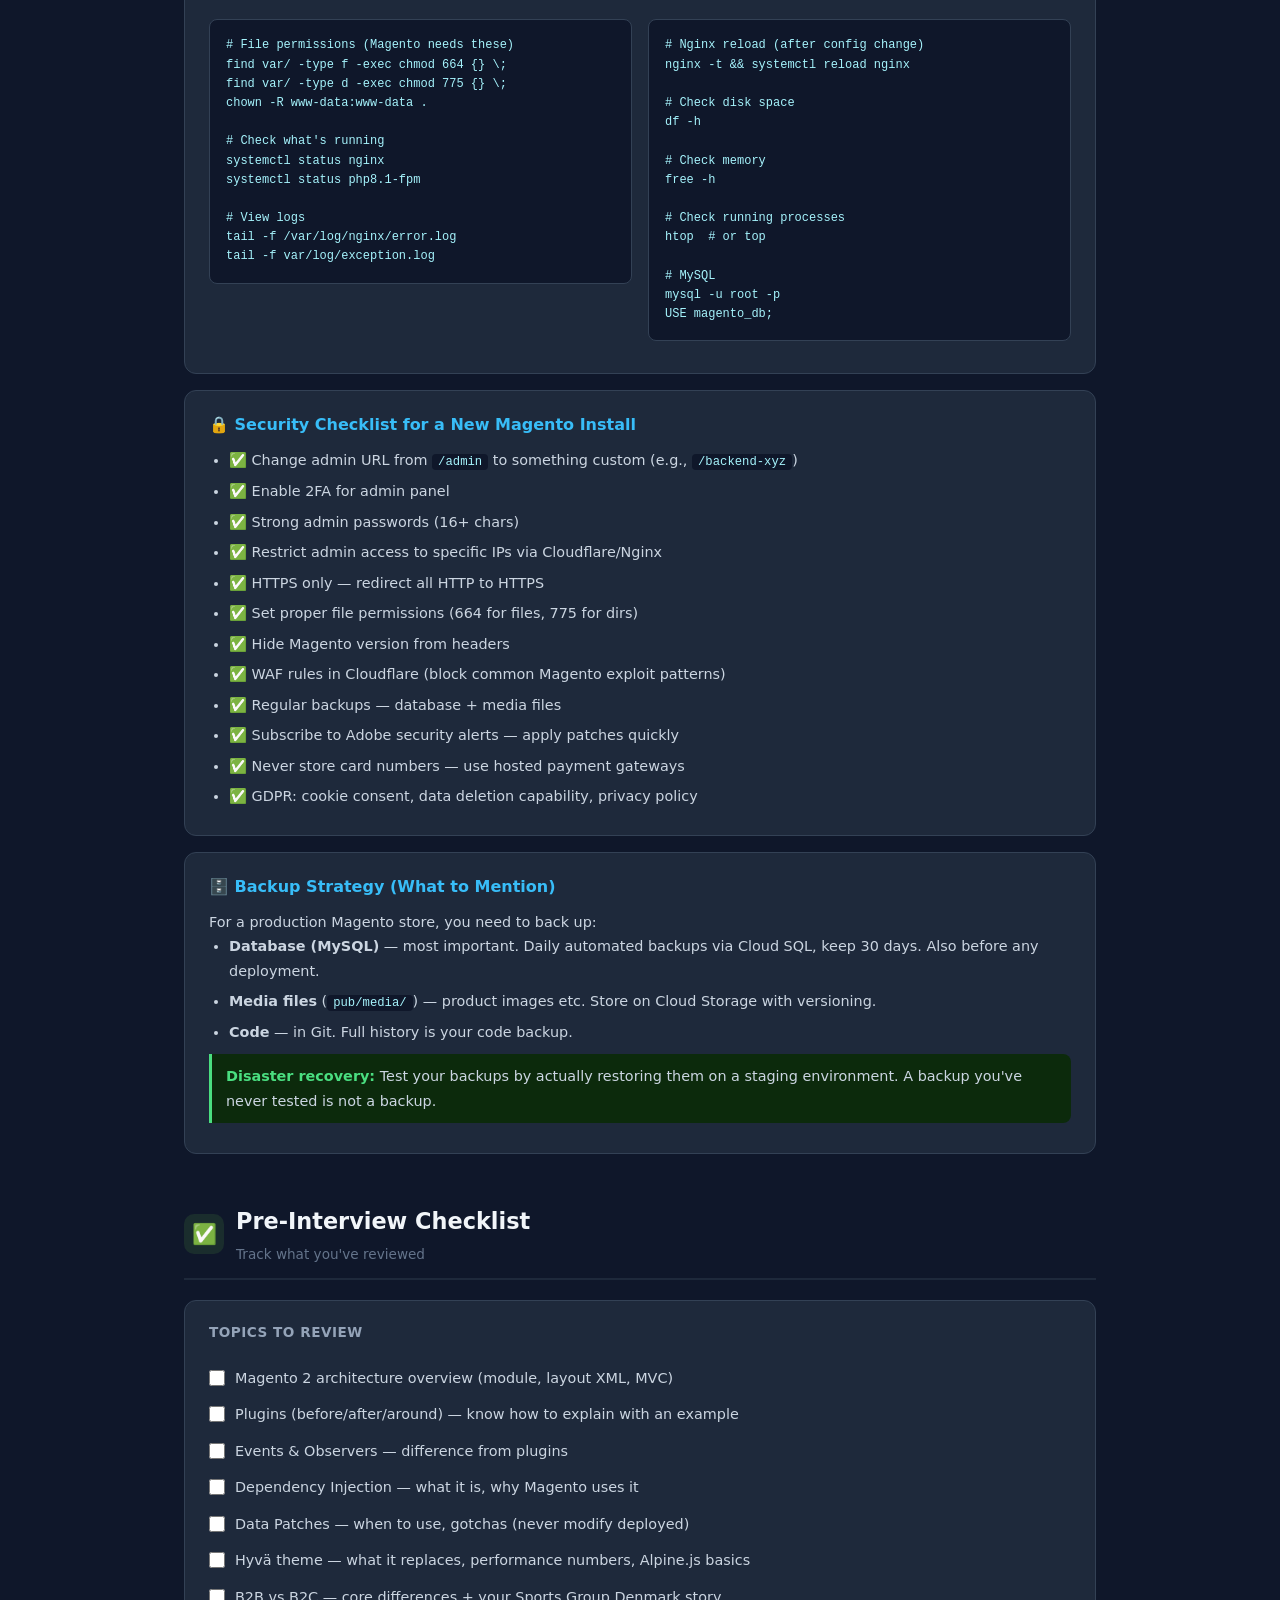
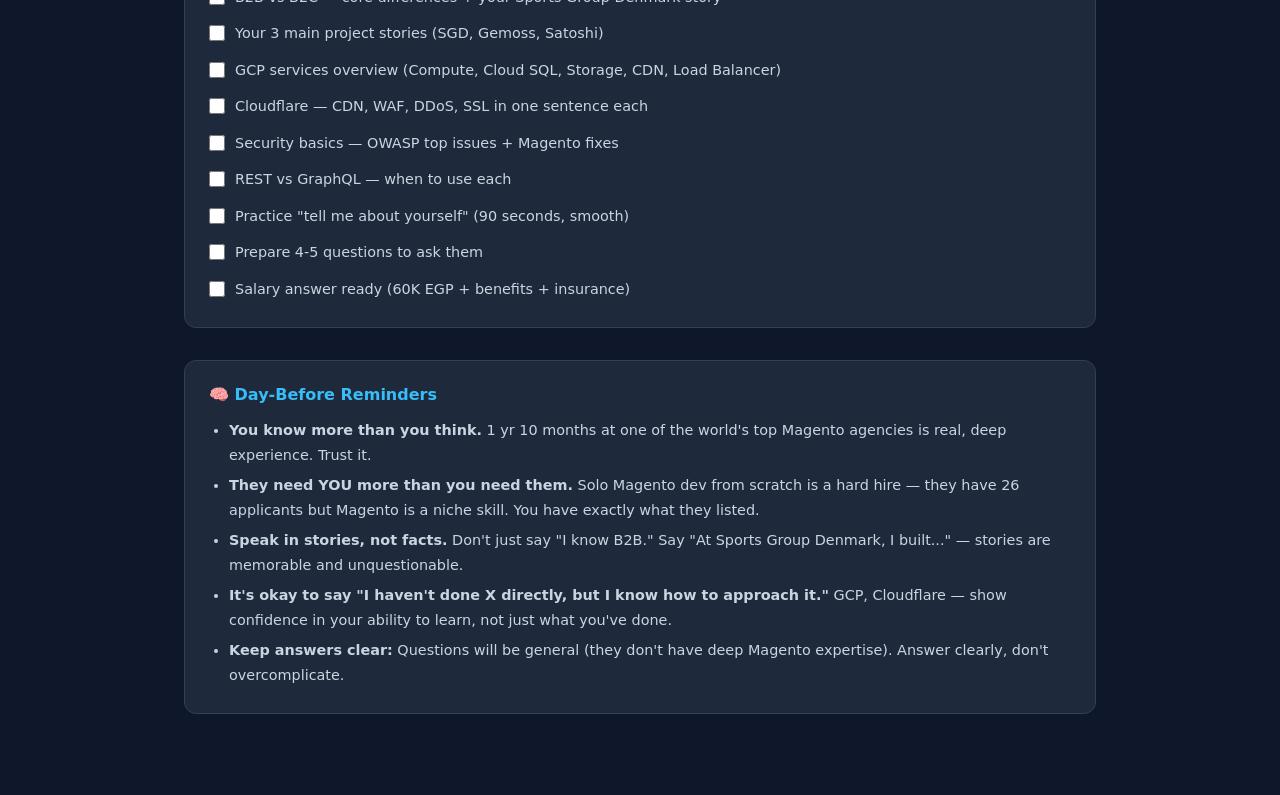
==== commit d74b0c74: "Add inline SVG emoji favicon to fix 404 on favicon.ico" ====
--- a/index.html
+++ b/index.html
@@ -3,6 +3,7 @@
 <head>
   <meta charset="UTF-8">
   <meta name="viewport" content="width=device-width, initial-scale=1.0">
+  <link rel="icon" href="data:image/svg+xml,<svg xmlns='http://www.w3.org/2000/svg' viewBox='0 0 100 100'><text y='.9em' font-size='90'>🧠</text></svg>">
   <title>Magento 2 + Hyvä — Interview Prep</title>
   <link rel="stylesheet" href="assets/css/shared.css">
   <link rel="stylesheet" href="assets/css/index.css">
--- a/assets/css/shared.css
+++ b/assets/css/shared.css
@@ -18,11 +18,11 @@
 
 /* ── Code ── */
 pre, code { font-family: 'Fira Code', 'Cascadia Code', monospace; }
-pre { background: #0f172a; border: 1px solid #334155; border-radius: 8px; padding: 16px; overflow-x: auto; font-size: 0.8rem; color: #a5f3fc; margin: 12px 0; line-height: 1.6; }
-code { background: #0f172a; color: #a5f3fc; padding: 1px 6px; border-radius: 4px; font-size: 0.85em; }
+pre { background: #0f172a; border: 1px solid #334155; border-radius: 8px; padding: 16px; overflow-x: auto; font-size: 0.8rem; color: #a5f3fc; margin: 12px 0; line-height: 1.6; max-width: 100%; }
+code { background: #0f172a; color: #a5f3fc; padding: 1px 6px; border-radius: 4px; font-size: 0.85em; word-break: break-all; }
 
 /* ── Diagram ── */
-.diagram { background: #0f172a; border: 1px solid #334155; border-radius: 10px; padding: 16px 20px; margin: 12px 0; font-family: monospace; font-size: 0.82rem; color: #7dd3fc; white-space: pre; overflow-x: auto; line-height: 1.6; }
+.diagram { background: #0f172a; border: 1px solid #334155; border-radius: 10px; padding: 16px 20px; margin: 12px 0; font-family: monospace; font-size: 0.82rem; color: #7dd3fc; white-space: pre; overflow-x: auto; line-height: 1.6; max-width: 100%; }
 
 /* ── Callout boxes ── */
 .tip { background: #0c2a0c; border-left: 3px solid #4ade80; border-radius: 0 8px 8px 0; padding: 10px 14px; margin: 10px 0; }
@@ -41,4 +41,5 @@
 
 /* ── Grid ── */
 .grid-2 { display: grid; grid-template-columns: 1fr 1fr; gap: 16px; }
+.grid-2 > * { min-width: 0; }
 @media (max-width: 620px) { .grid-2 { grid-template-columns: 1fr; } }
--- a/assets/css/index.css
+++ b/assets/css/index.css
@@ -17,7 +17,7 @@
 .ic-proj    { background: #2a1f0a; }
 
 /* ── Cards ── */
-.card { background: #1e293b; border: 1px solid #334155; border-radius: 12px; padding: 20px 24px; margin-bottom: 16px; }
+.card { background: #1e293b; border: 1px solid #334155; border-radius: 12px; padding: 20px 24px; margin-bottom: 16px; overflow-x: auto; }
 .card h3 { color: #38bdf8; font-size: 1rem; font-weight: 700; margin-bottom: 10px; display: flex; align-items: center; gap: 8px; }
 .card p, .card li { color: #cbd5e1; font-size: 0.9rem; }
 .card ul, .card ol { padding-left: 20px; }
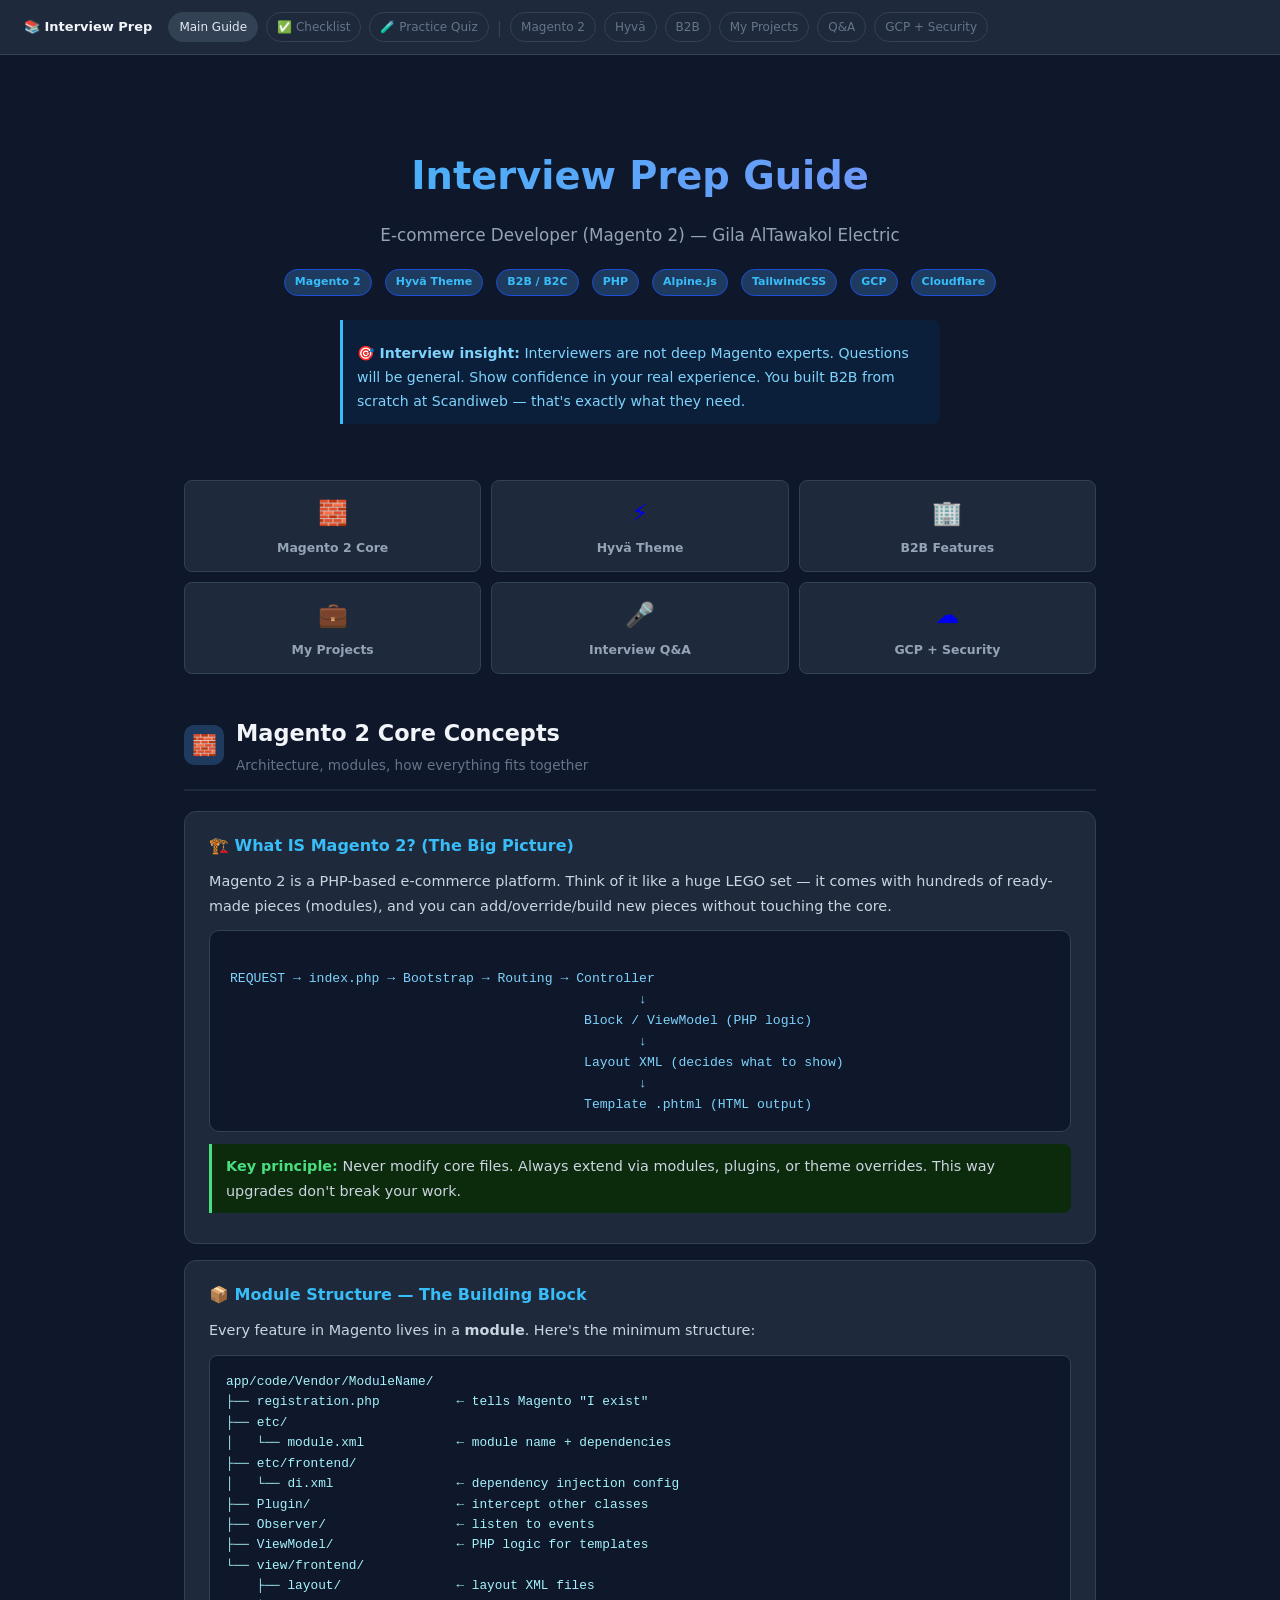
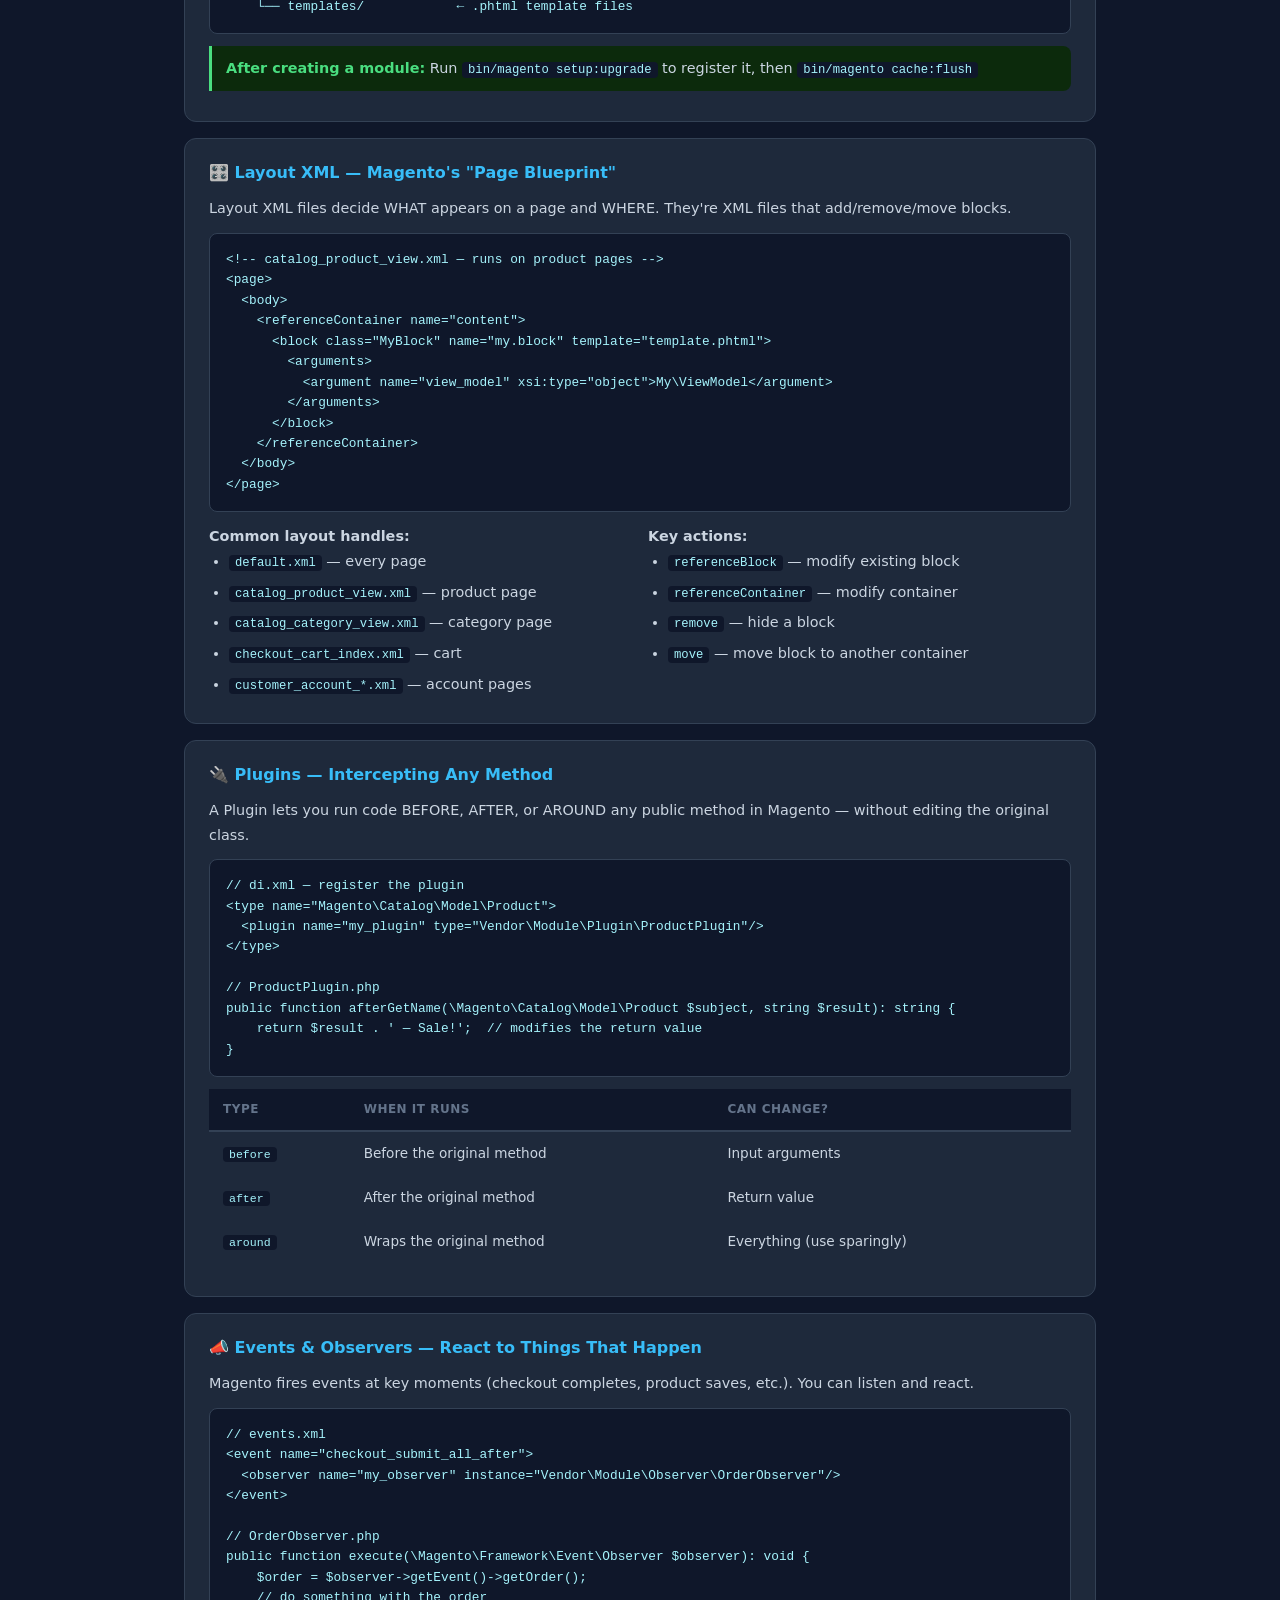
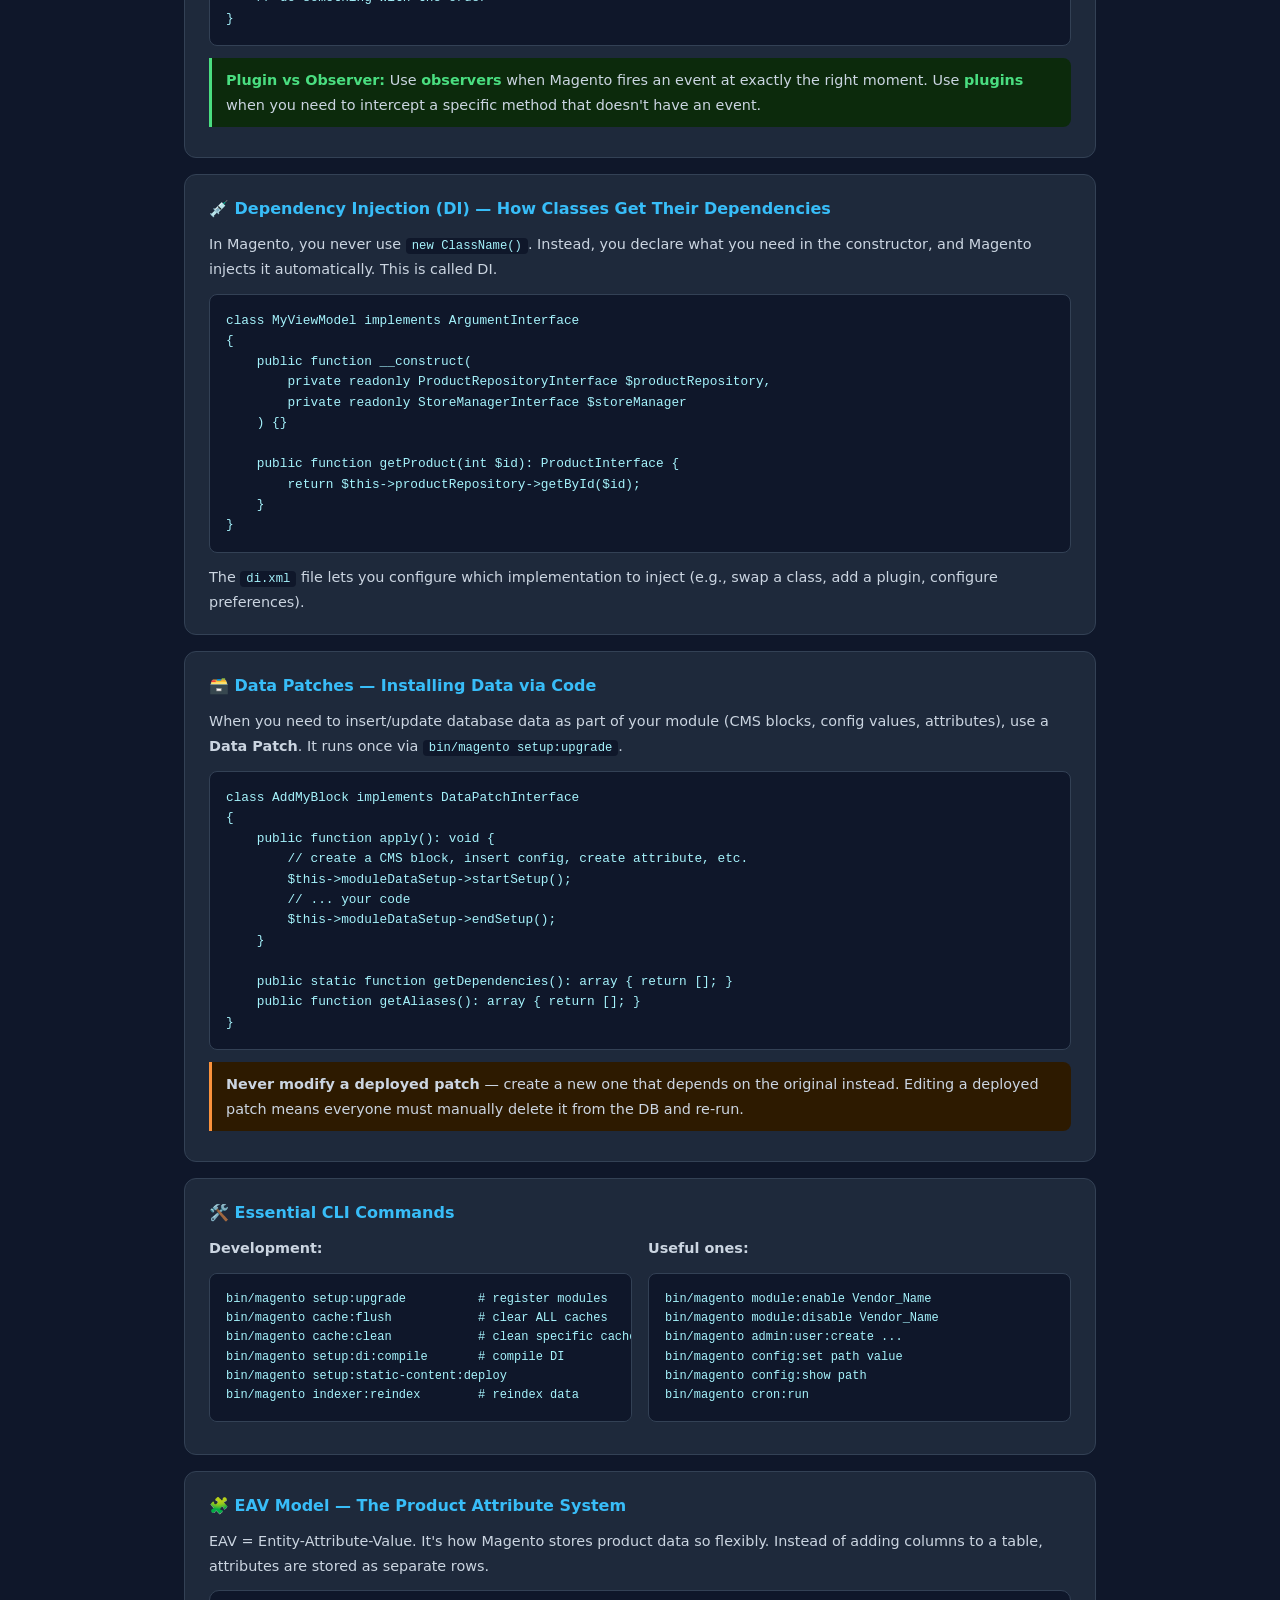
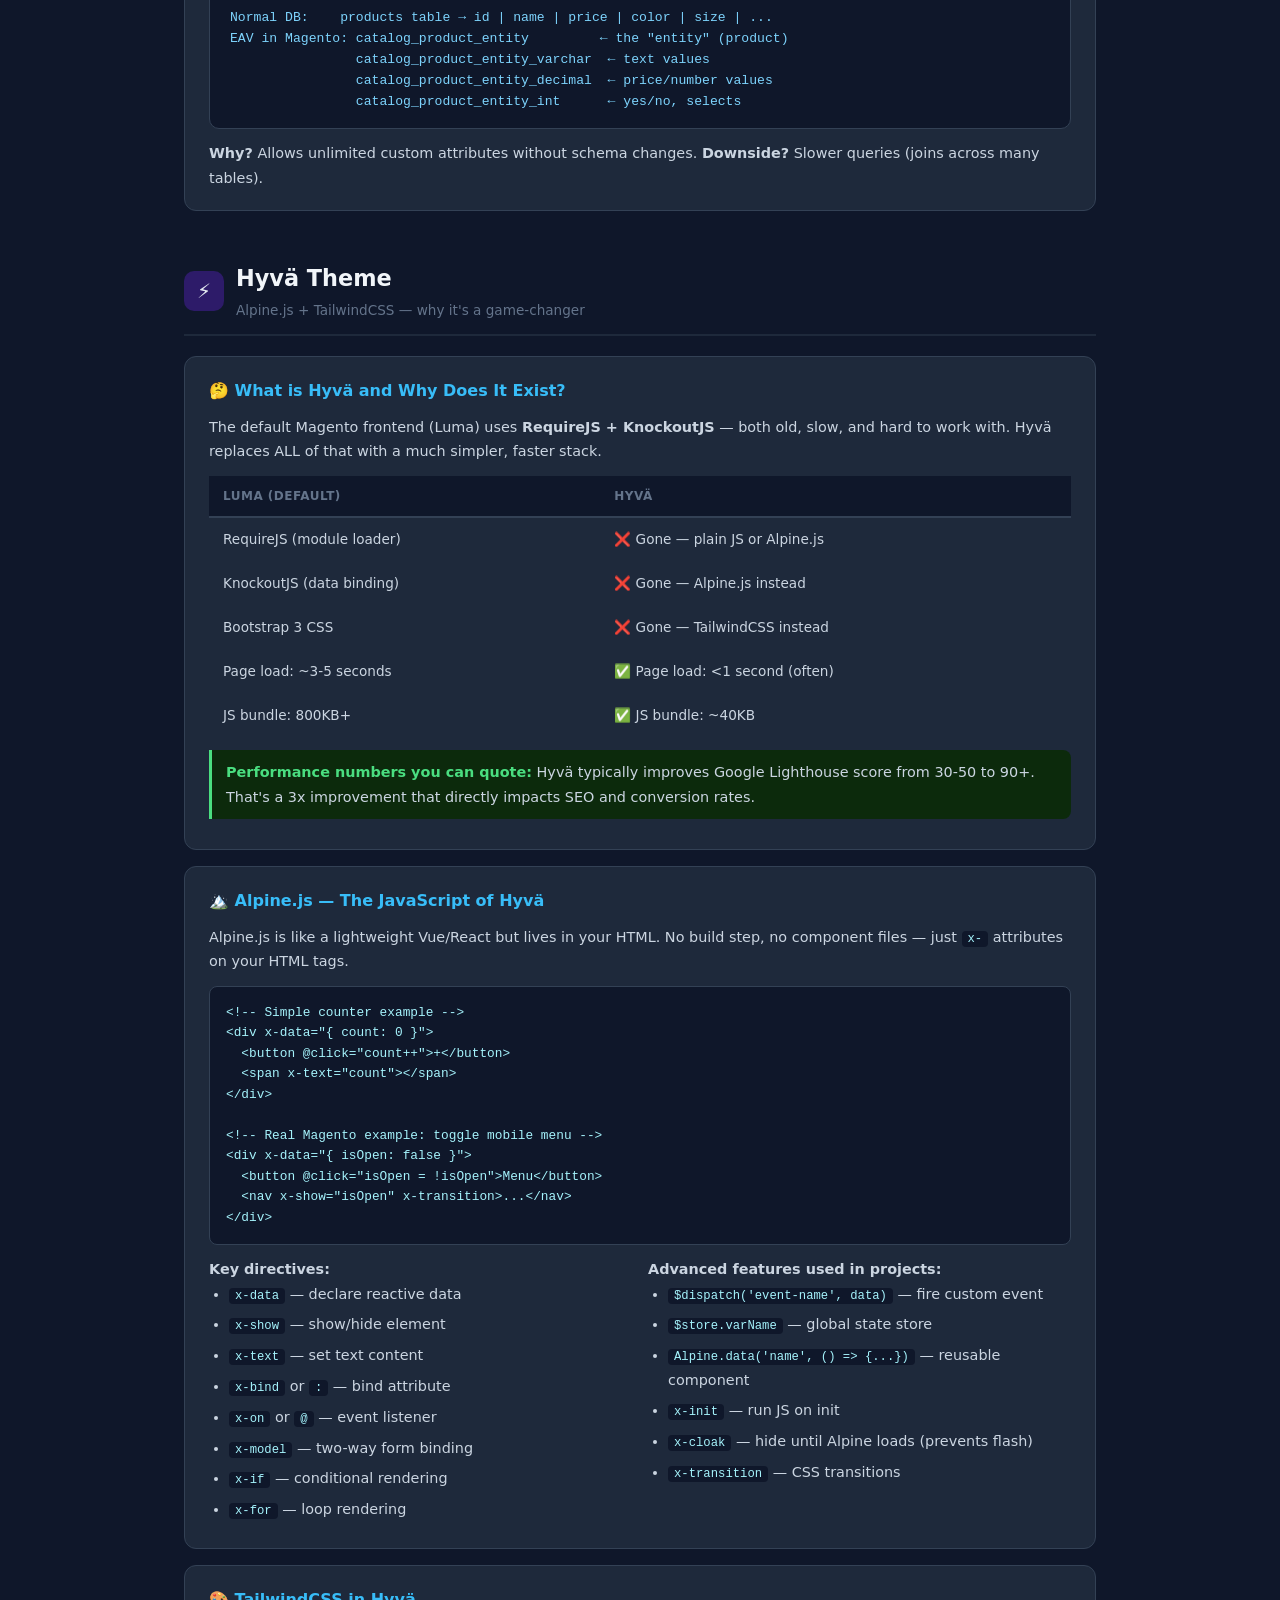
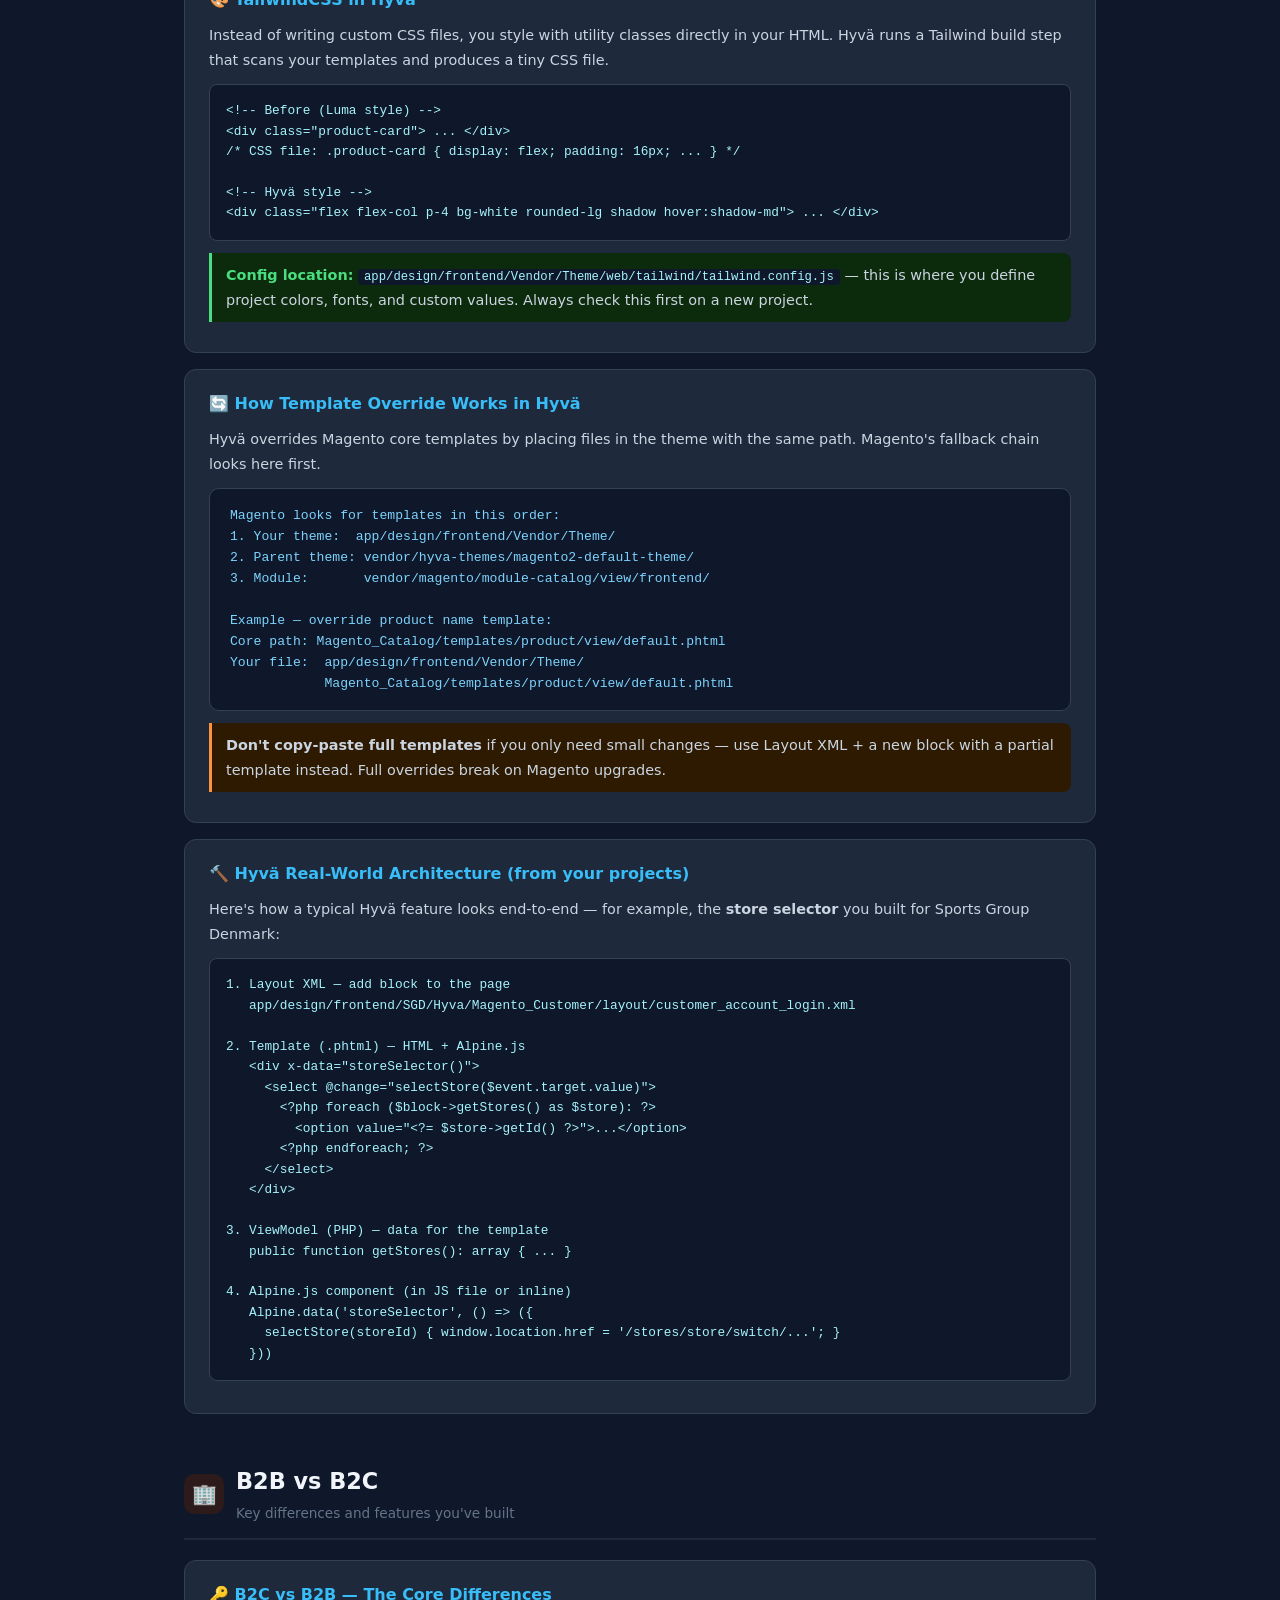
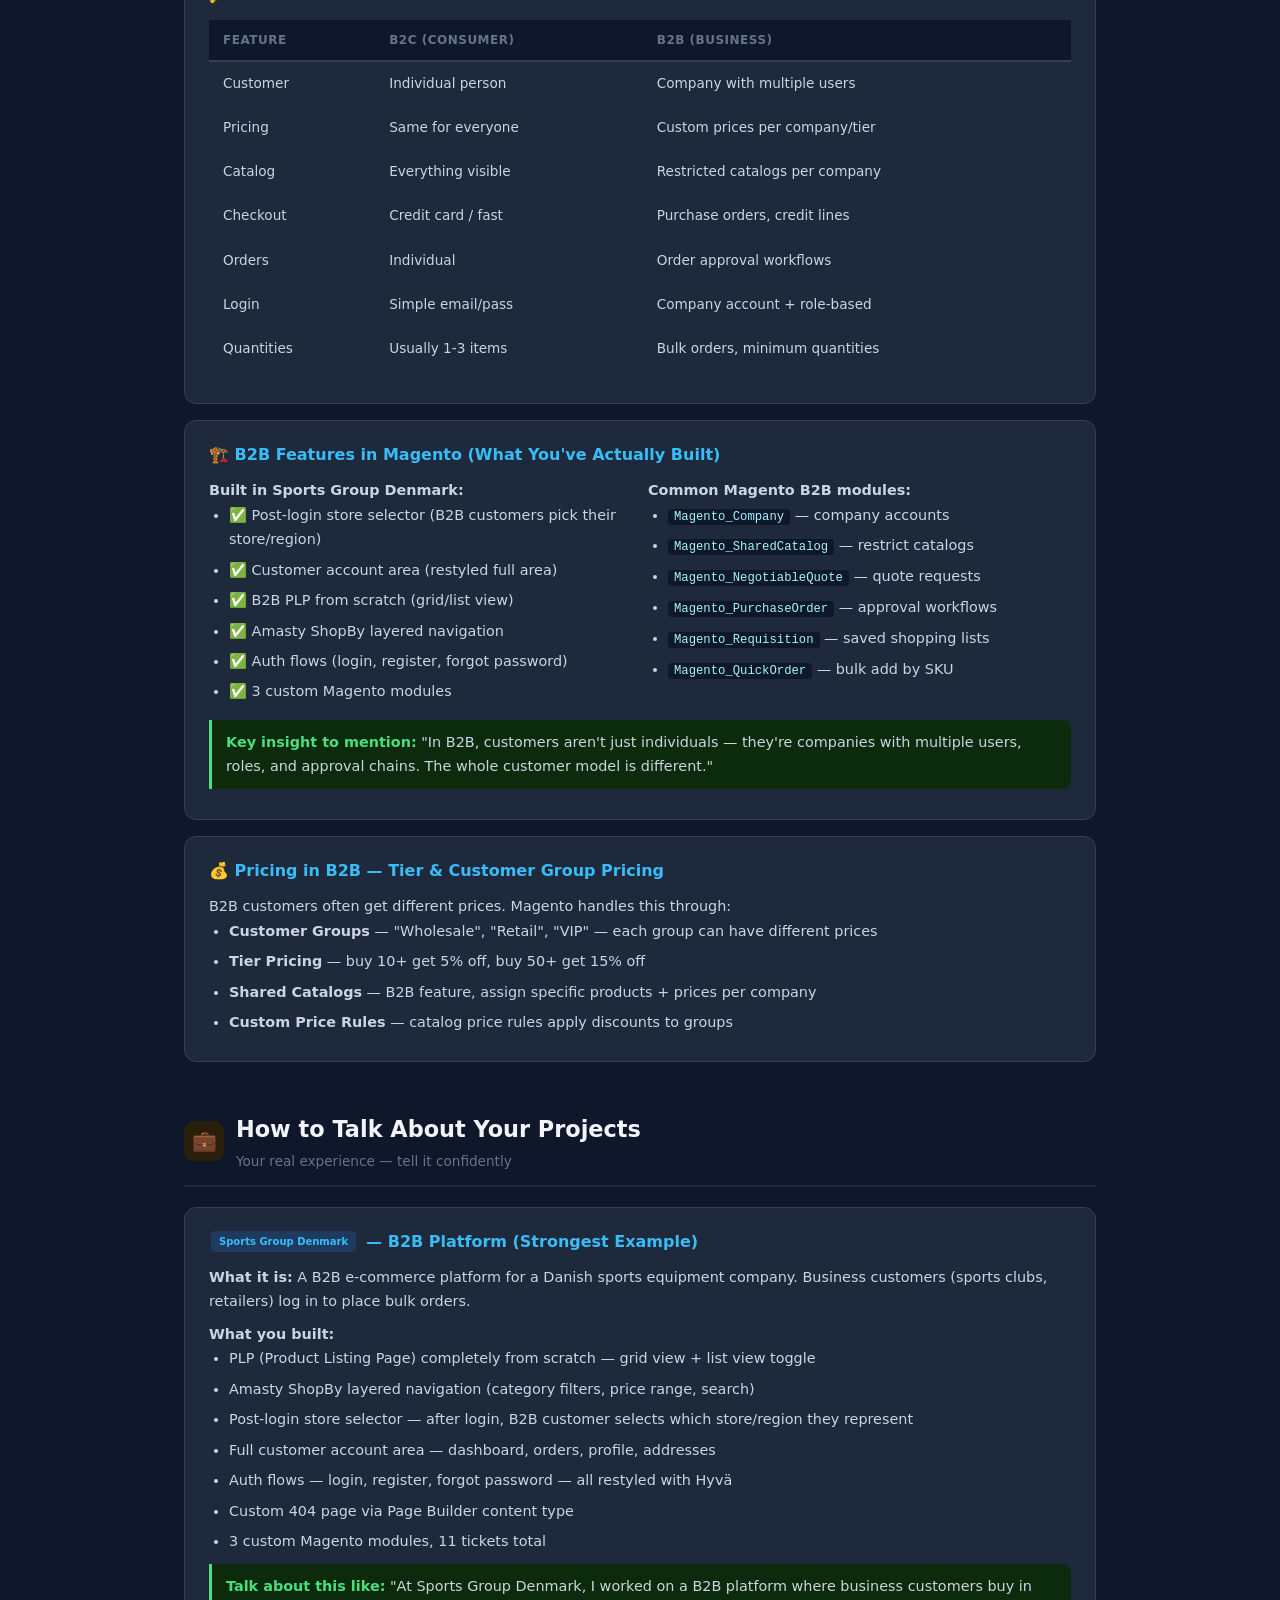
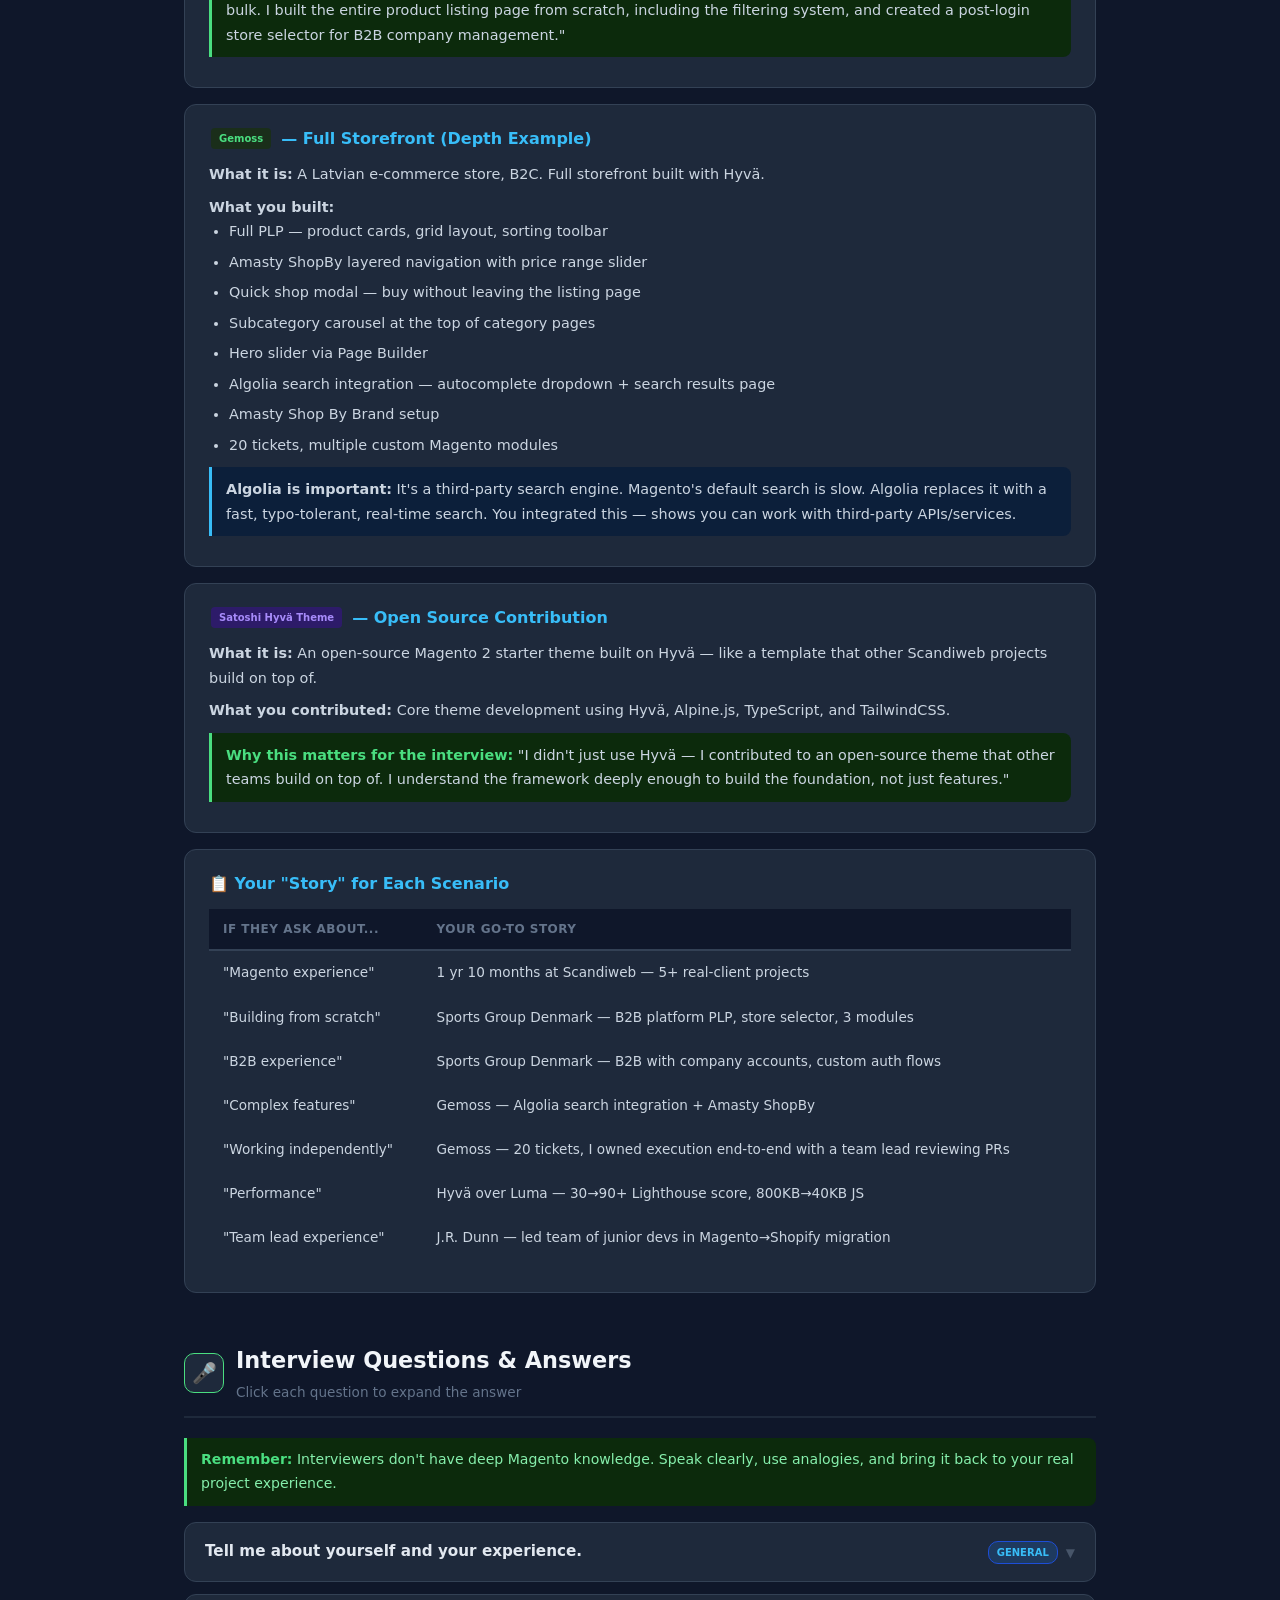
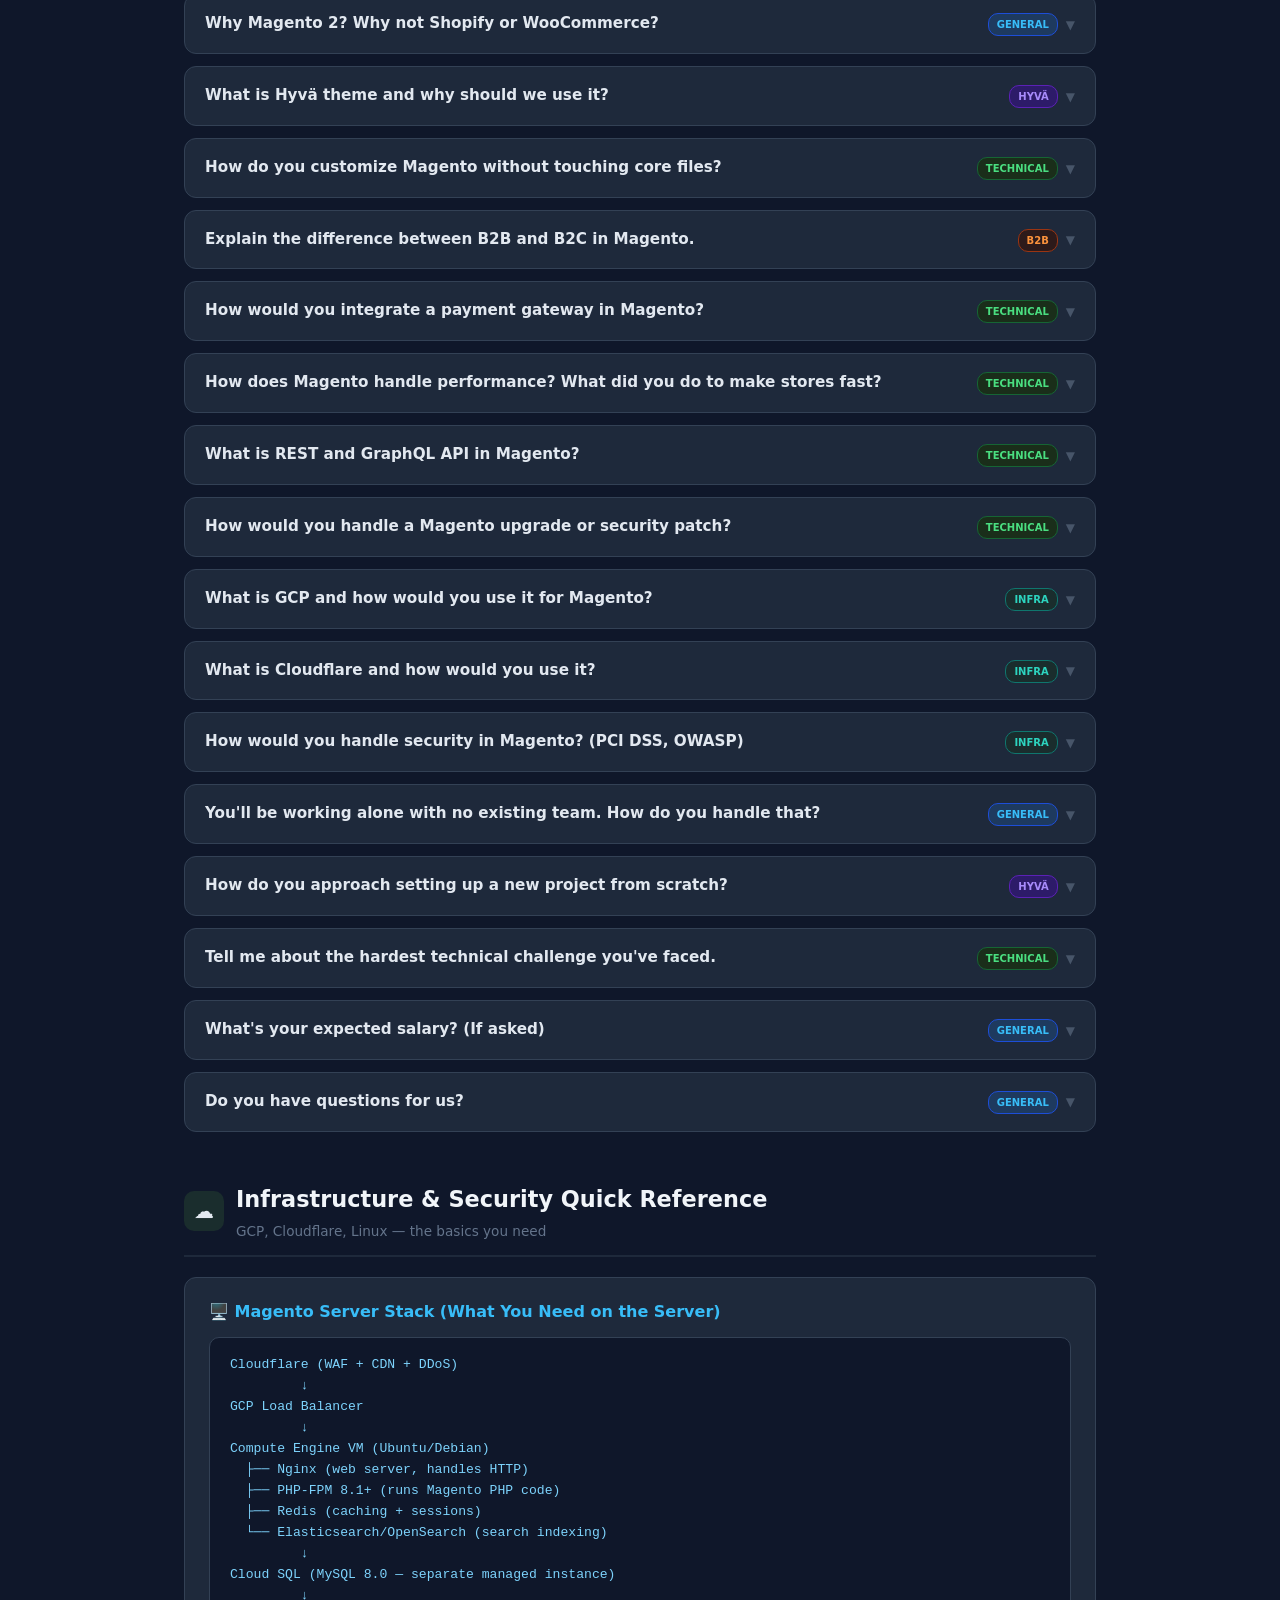
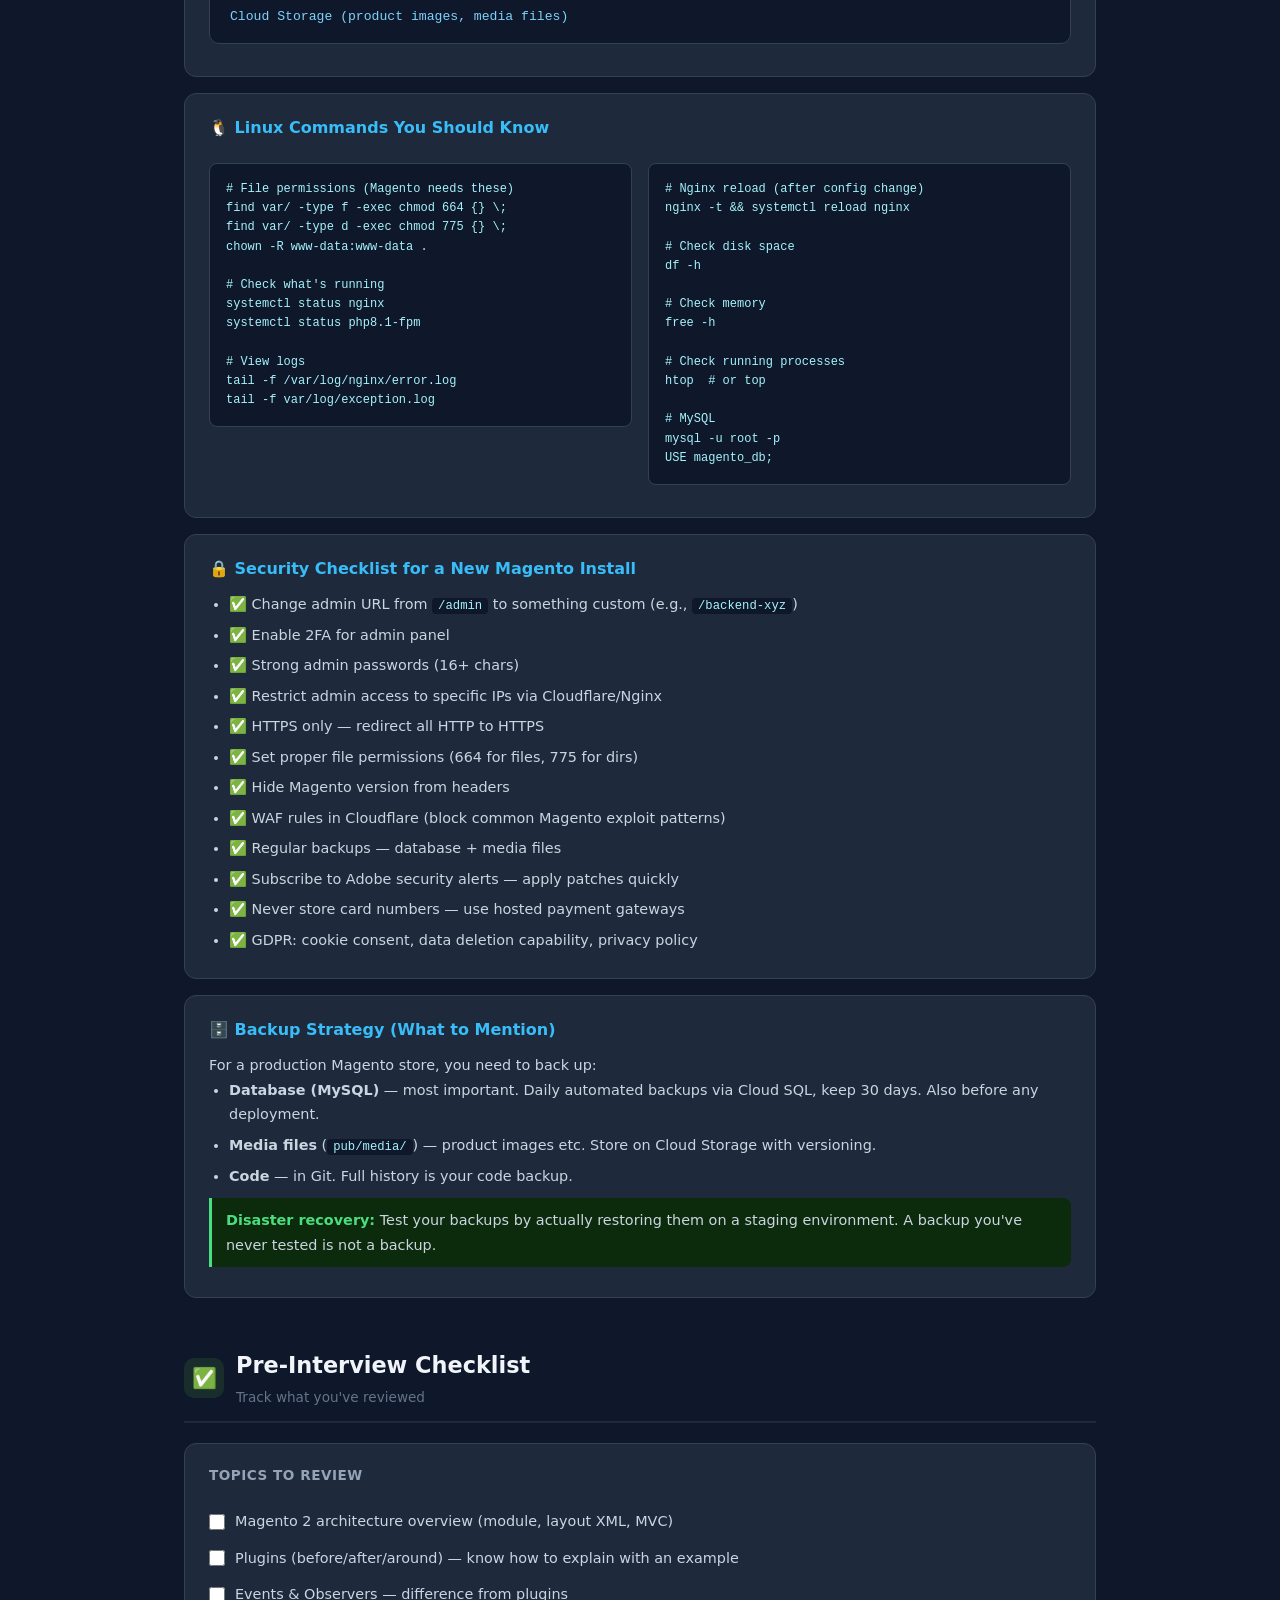
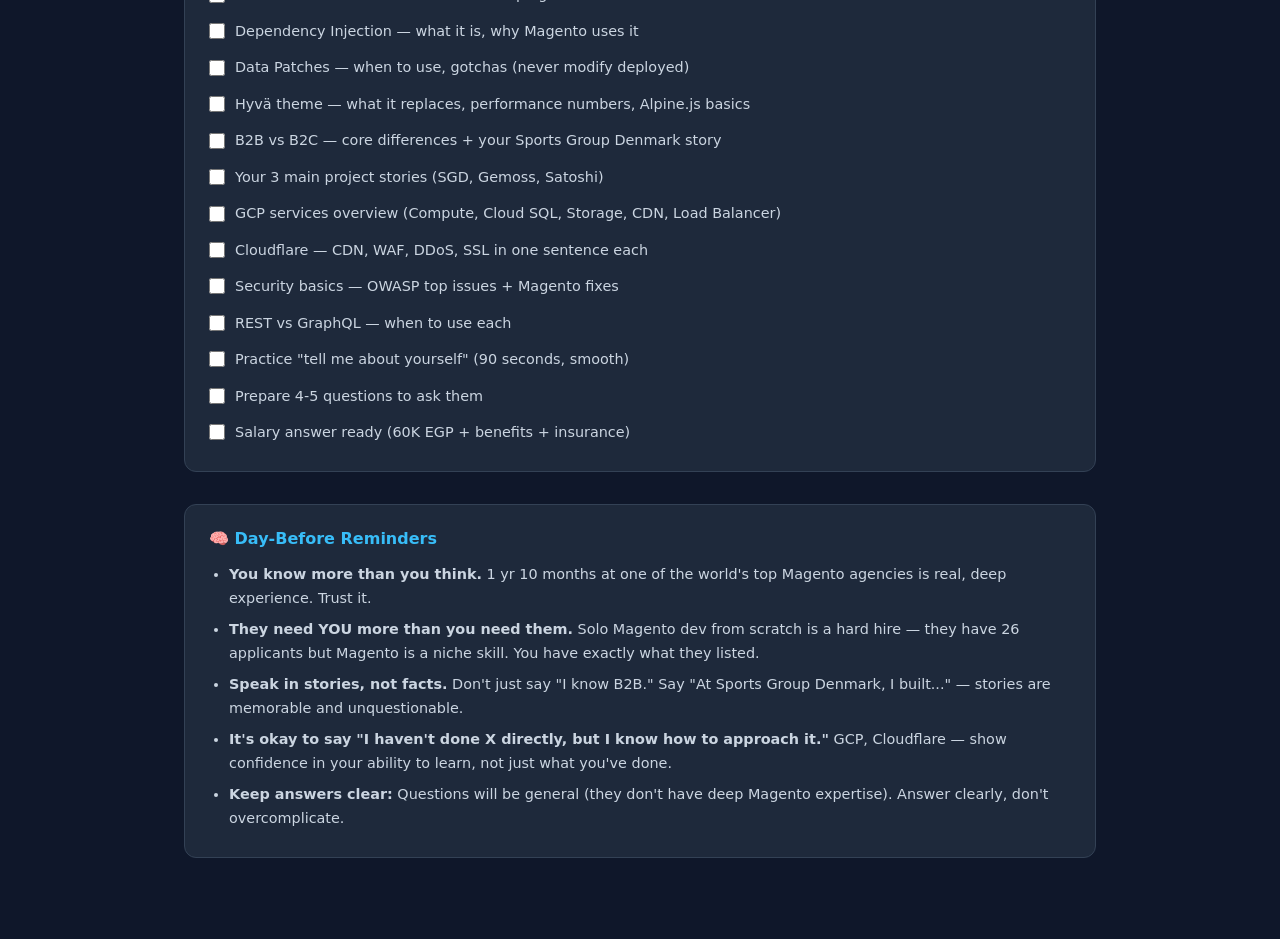
==== commit b439eaa5: "Add Q&A entries for new project setup and hardest technical challenge" ====
--- a/index.html
+++ b/index.html
@@ -486,7 +486,7 @@
         <tr><td>"Building from scratch"</td><td>Sports Group Denmark — B2B platform PLP, store selector, 3 modules</td></tr>
         <tr><td>"B2B experience"</td><td>Sports Group Denmark — B2B with company accounts, custom auth flows</td></tr>
         <tr><td>"Complex features"</td><td>Gemoss — Algolia search integration + Amasty ShopBy</td></tr>
-        <tr><td>"Working independently"</td><td>Gemoss — 20 tickets, I owned them end-to-end</td></tr>
+        <tr><td>"Working independently"</td><td>Gemoss — 20 tickets, I owned execution end-to-end with a team lead reviewing PRs</td></tr>
         <tr><td>"Performance"</td><td>Hyvä over Luma — 30→90+ Lighthouse score, 800KB→40KB JS</td></tr>
         <tr><td>"Team lead experience"</td><td>J.R. Dunn — led team of junior devs in Magento→Shopify migration</td></tr>
       </table>
@@ -782,7 +782,7 @@
       </div>
       <div class="qa-a">
         <div class="answer-label">Your honest, confident answer</div>
-        <p>"This actually fits how I've worked. At Scandiweb, my tickets were mine to own end-to-end — I planned, built, tested, and delivered independently. On Gemoss alone I handled 20 tickets across multiple modules."</p>
+        <p>"This actually fits how I've worked. At Scandiweb, I owned each ticket from planning through delivery — I built, tested, and shipped features independently, with a team lead reviewing my PRs. On Gemoss alone I handled 20 tickets across multiple modules."</p>
         <p style="margin-top: 8px"><strong>My approach for a standalone role:</strong></p>
         <ul>
           <li>Document everything — architecture decisions, module purposes, deployment steps</li>
@@ -792,6 +792,51 @@
           <li>Communicate progress regularly with the business side (you're their eyes)</li>
         </ul>
         <div class="tip"><p>"The risk in a solo role is scope creep. I'd work with you to prioritize features clearly, and check in regularly to make sure we're building the right things."</p></div>
+      </div>
+    </div>
+
+    <div class="qa">
+      <div class="qa-q" onclick="toggleQA(this)">
+        <span class="qa-q-text">How do you approach setting up a new project from scratch?</span>
+        <div style="display:flex; gap: 8px; align-items: center;">
+          <span class="qa-q-tag tag-hyva">HYVÄ</span>
+          <span class="qa-arrow">▼</span>
+        </div>
+      </div>
+      <div class="qa-a">
+        <div class="answer-label">Your honest, confident answer</div>
+        <p>"I start by establishing the design foundation — before writing any feature code. On Sports Group Denmark, the first sprint was entirely about getting the theme right: I set up the Tailwind config with the client's brand colors, typography scale, and custom breakpoints, then built a <code>/style_guide</code> page so the whole team could see and verify every token — colors, headings, buttons, form fields — in one place."</p>
+        <p style="margin-top: 8px"><strong>What that first sprint covered:</strong></p>
+        <ul>
+          <li>Brand color palette in <code>tailwind.config.js</code> — primary, secondary, greys, status colors — all as named tokens</li>
+          <li>Font families registered and custom <code>fontSize</code> scale (h1–h4 with line-height and weight baked in)</li>
+          <li>Responsive container and breakpoints tuned to the design system</li>
+          <li><code>Scandiweb_StyleGuide</code> module wired up to render a live <code>/style_guide</code> route for design QA</li>
+        </ul>
+        <div class="tip"><p>"Getting tokens right at the start means every component you build afterwards is consistent. It's much cheaper than fixing design drift late in a project."</p></div>
+      </div>
+    </div>
+
+    <div class="qa">
+      <div class="qa-q" onclick="toggleQA(this)">
+        <span class="qa-q-text">Tell me about the hardest technical challenge you've faced.</span>
+        <div style="display:flex; gap: 8px; align-items: center;">
+          <span class="qa-q-tag tag-technical">TECHNICAL</span>
+          <span class="qa-arrow">▼</span>
+        </div>
+      </div>
+      <div class="qa-a">
+        <div class="answer-label">Your honest, confident answer</div>
+        <p>"The Algolia search integration on Gemoss. The challenge wasn't just installing the module — it was making it behave correctly inside a Hyvä theme where the search bar is always visible (no toggle button), while keeping CSP compliant and not breaking the autocomplete initialization flow."</p>
+        <p style="margin-top: 8px"><strong>Why it was hard:</strong></p>
+        <ul>
+          <li>The <code>Hyva_AlgoliaSearch</code> module assumes a specific search toggle pattern — Gemoss's design didn't have one</li>
+          <li>Had to override <code>algolia-form.phtml</code> to safely merge <code>window.algoliaConfig</code> without clobbering values set by <code>configuration.phtml</code></li>
+          <li>Autocomplete scripts load asynchronously — had to guard against double-initialization with a flag</li>
+          <li>Everything runs inline in Hyvä, so inline scripts needed to be registered with <code>HyvaCsp</code></li>
+        </ul>
+        <p style="margin-top: 8px"><strong>How I solved it:</strong> I traced the full script loading order, identified where configs were being set and overwritten, and rewrote the form template to merge configs cleanly and only initialize autocomplete once — either on page load (always-visible case) or on icon click (toggle case).</p>
+        <div class="tip"><p>"That ticket taught me to always read the source of a third-party Hyvä-compatible module before touching its templates — the initialization logic is rarely obvious from the outside."</p></div>
       </div>
     </div>
 
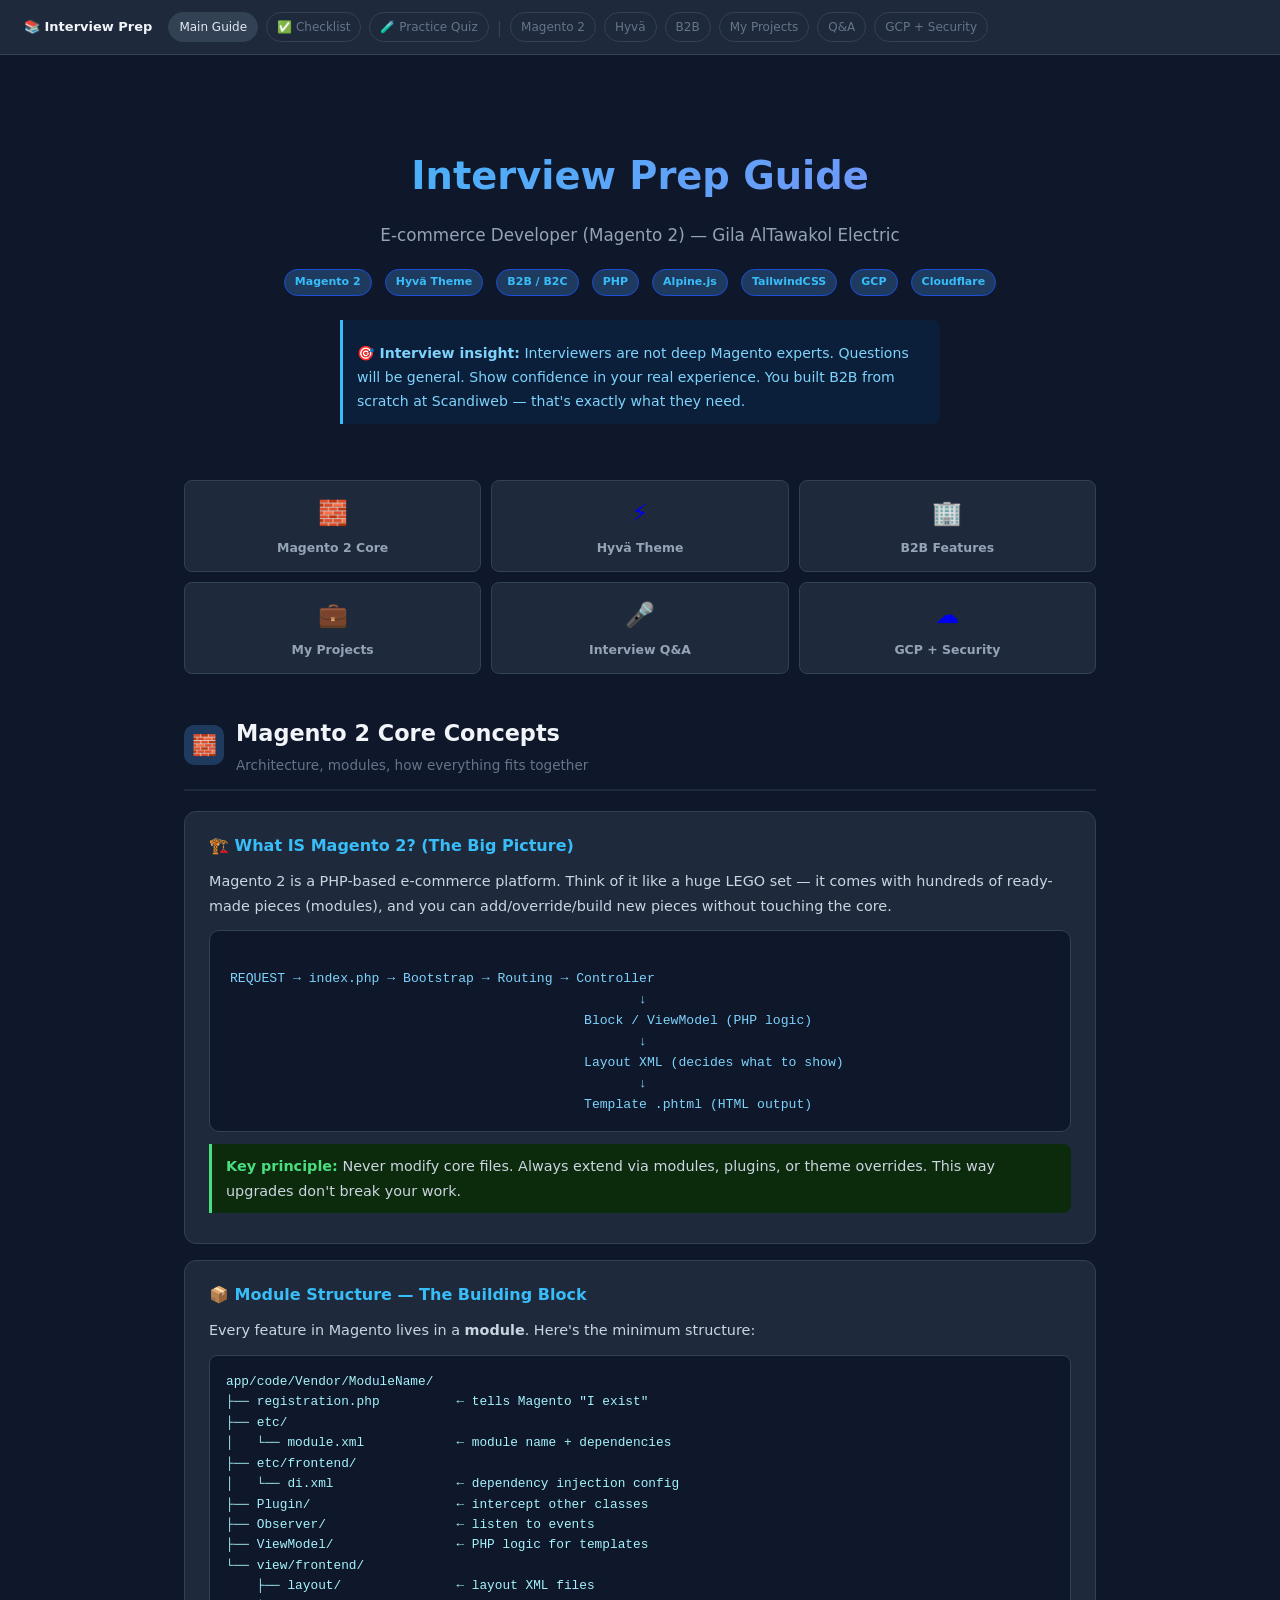
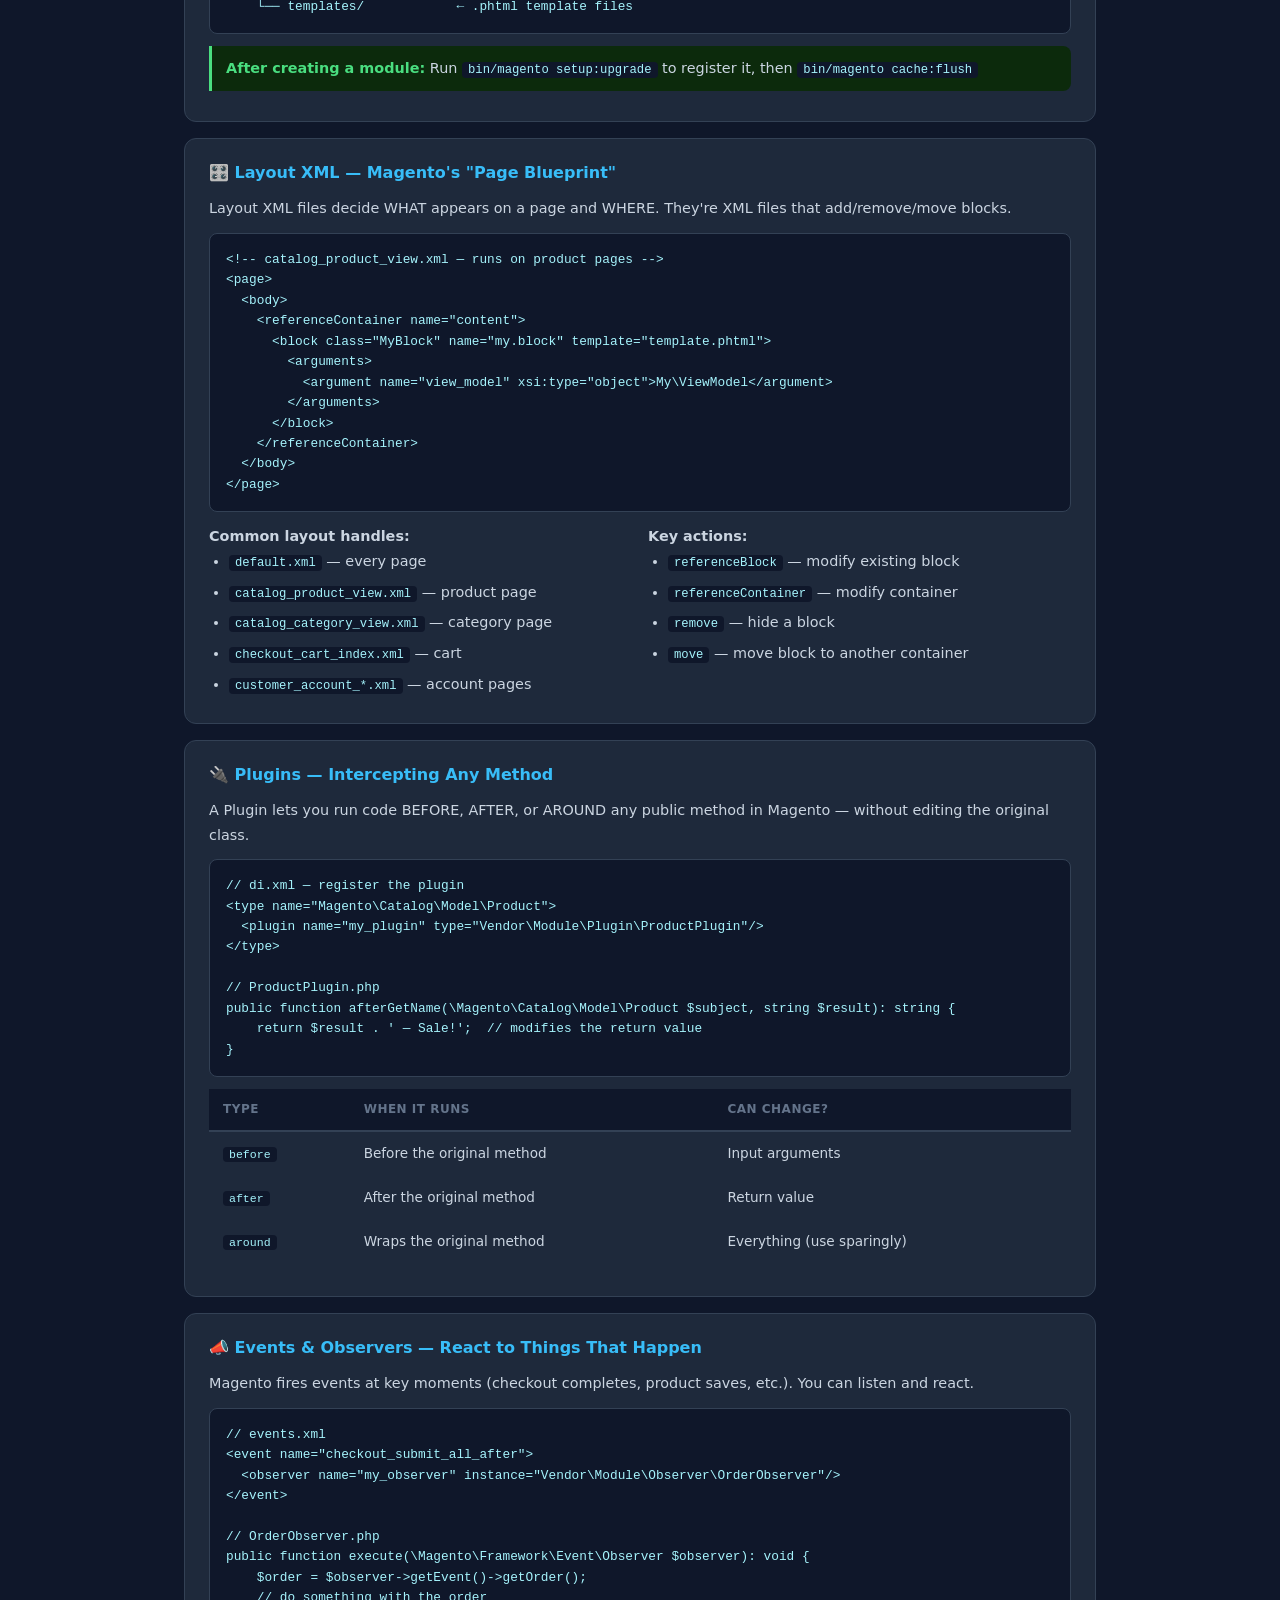
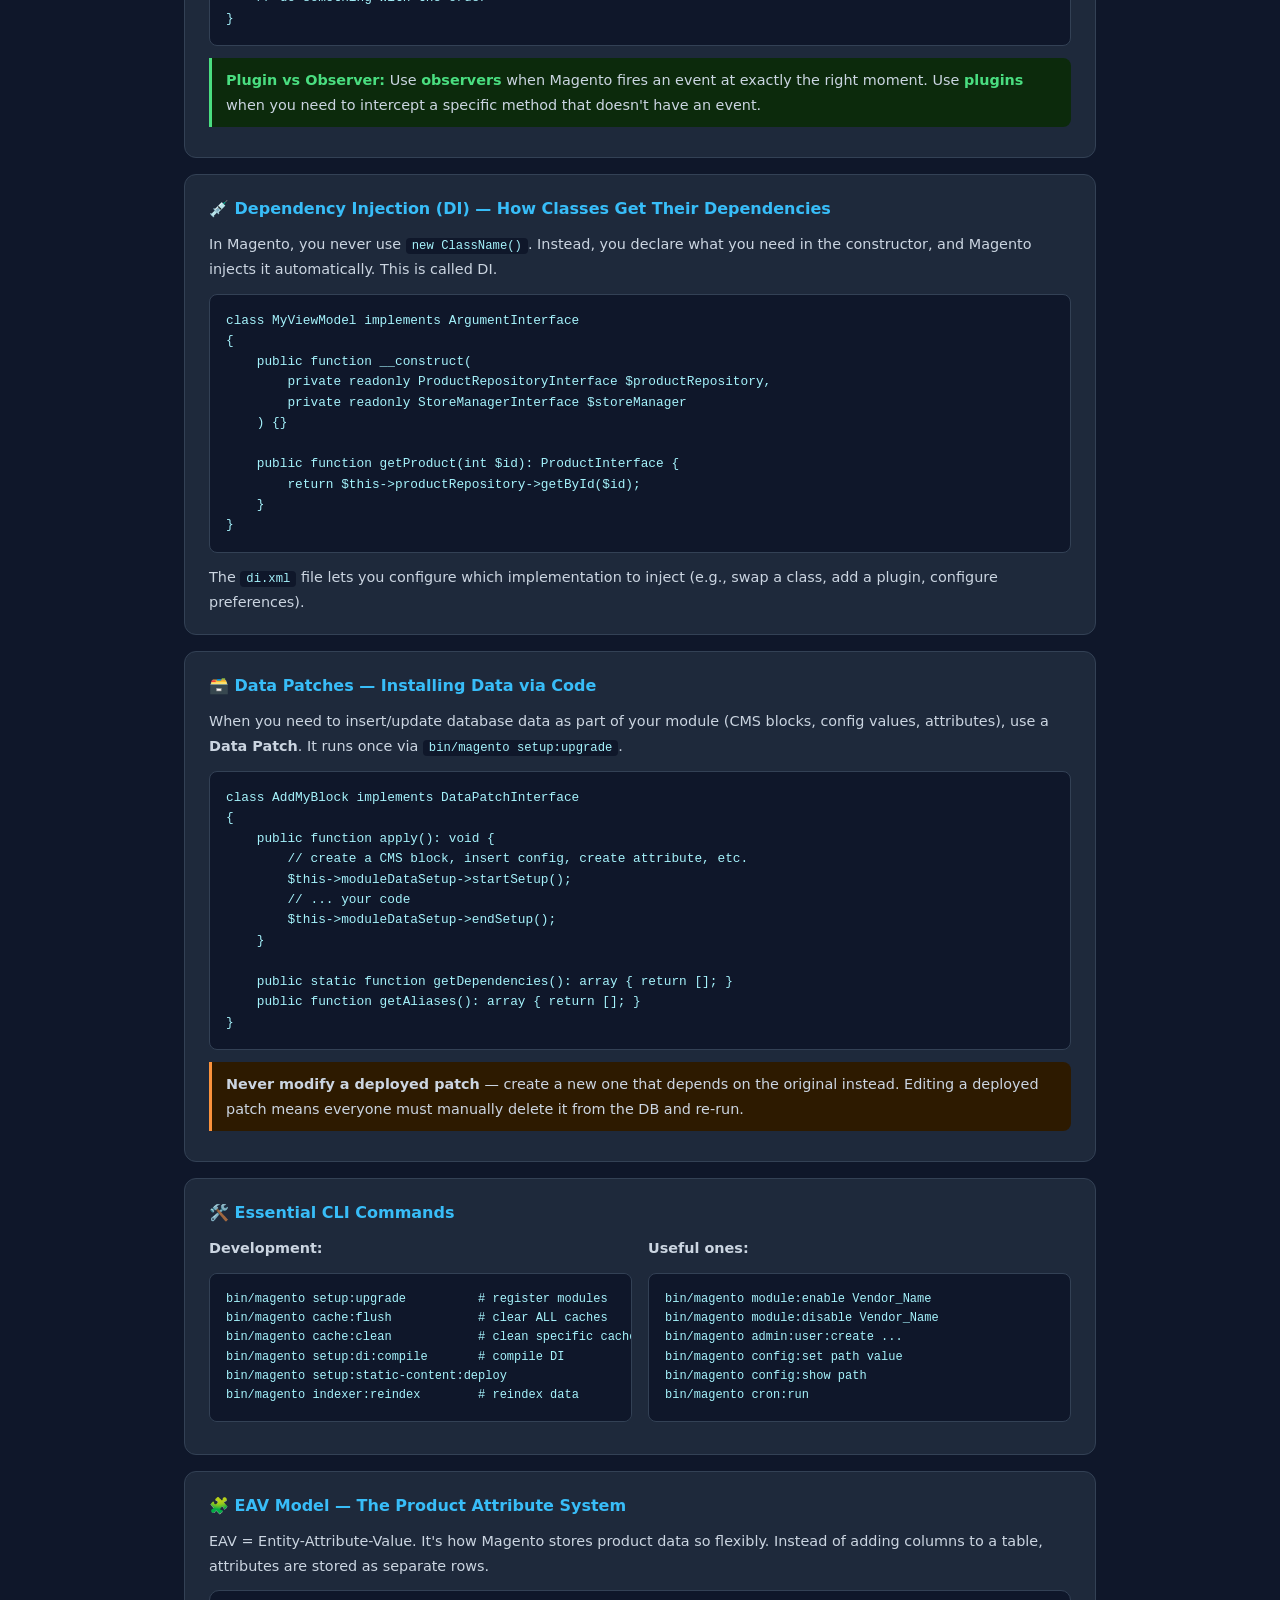
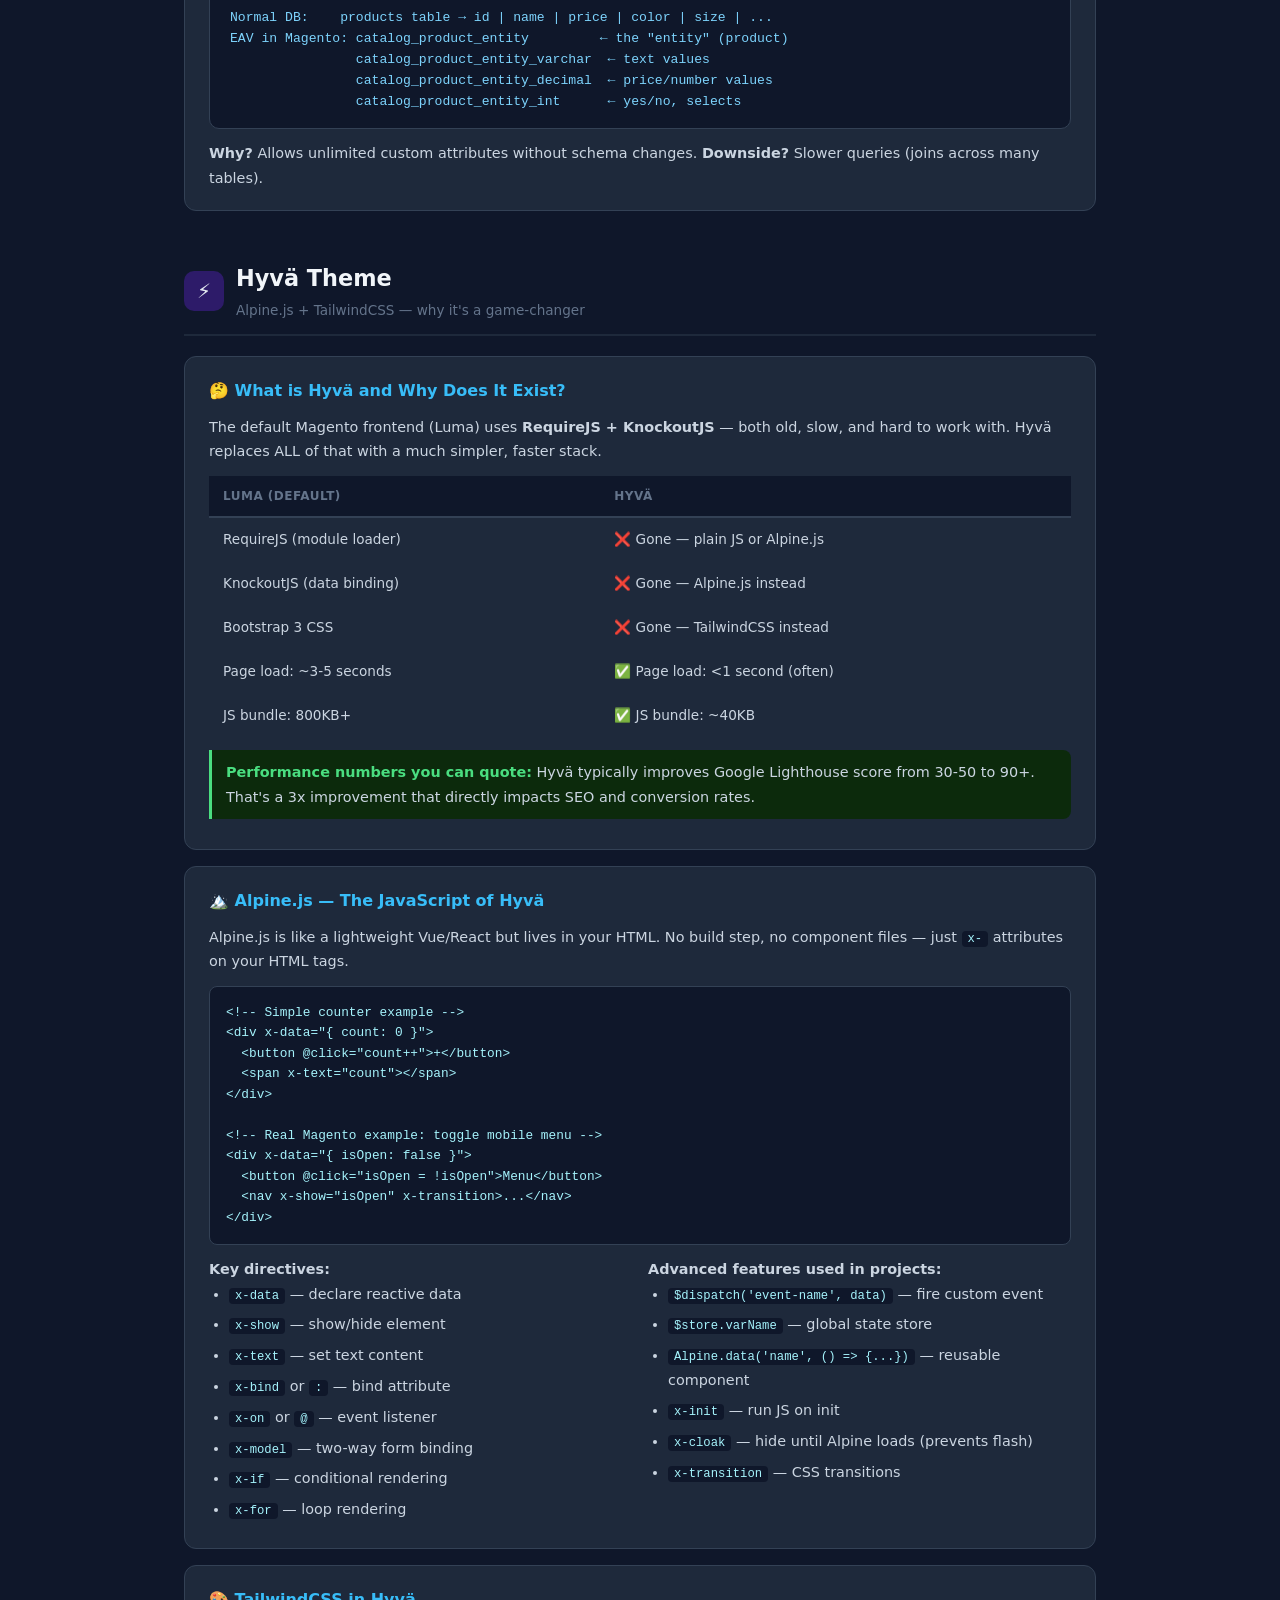
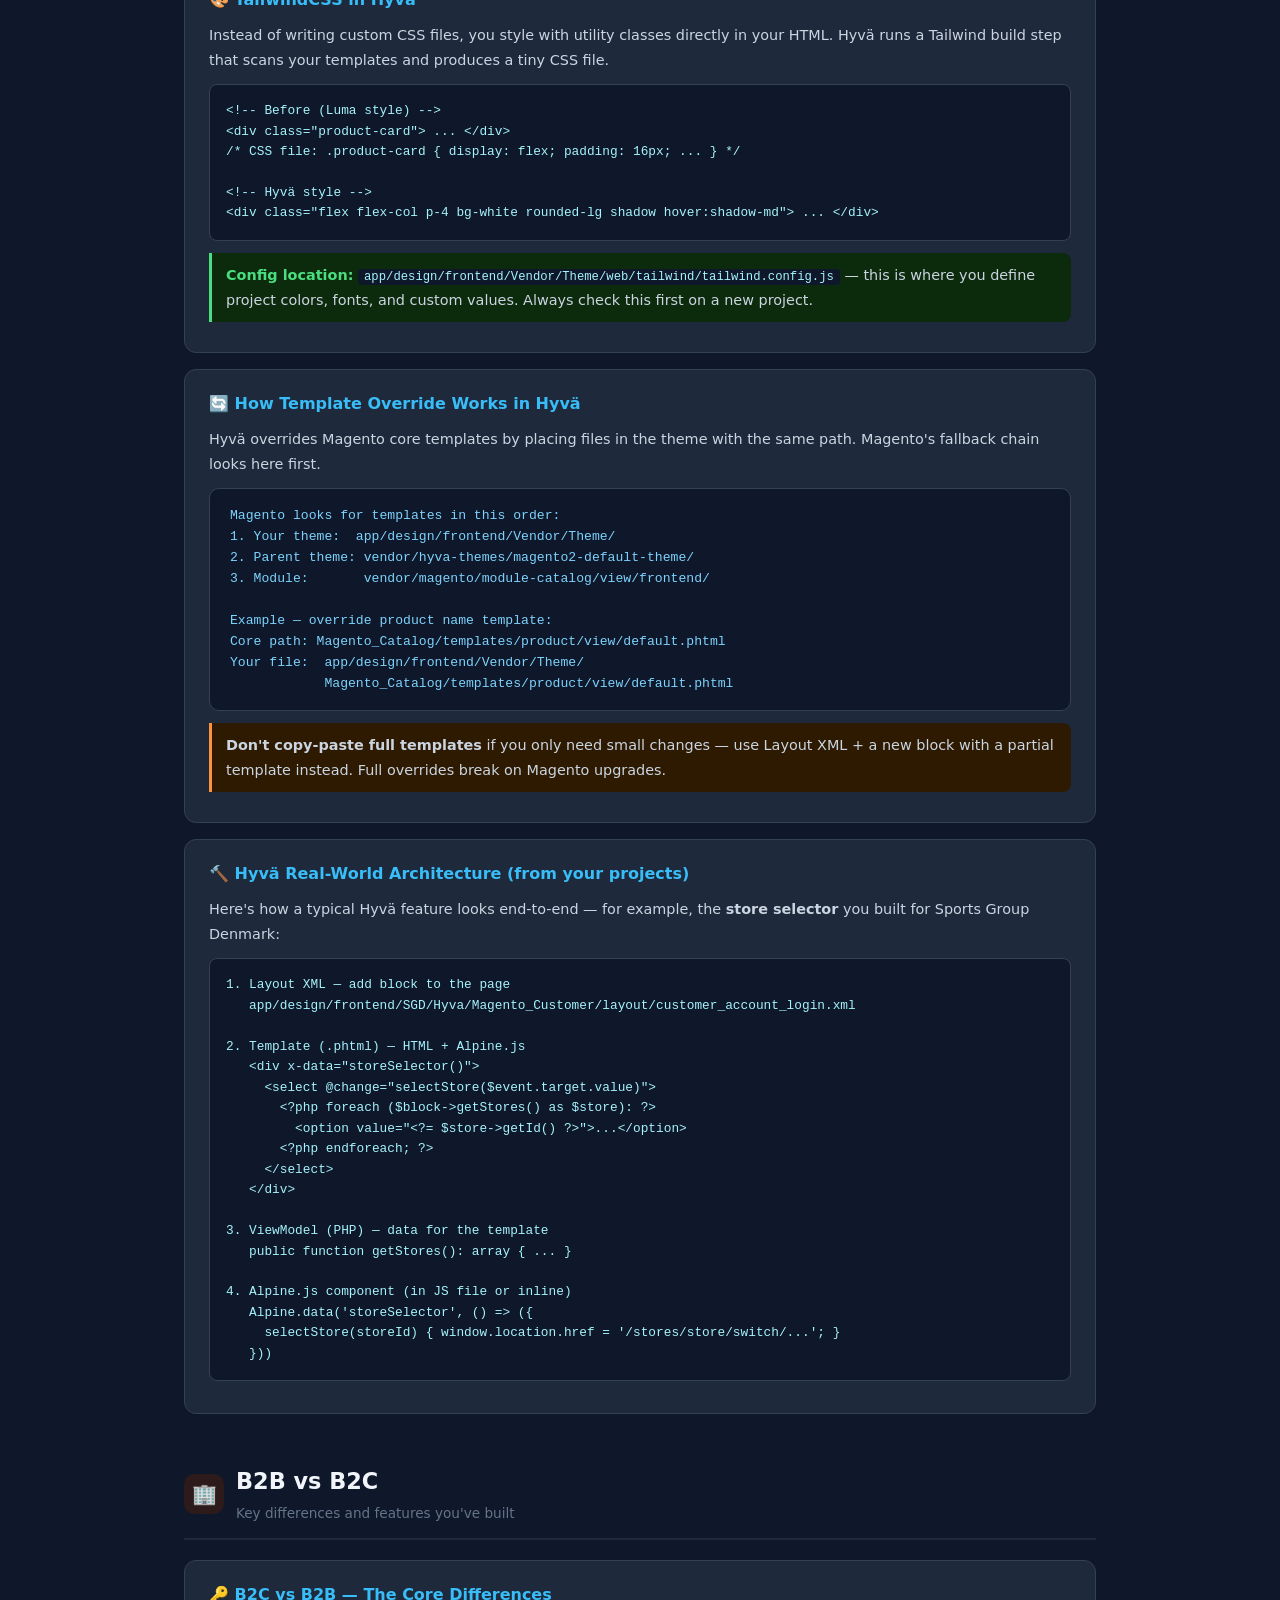
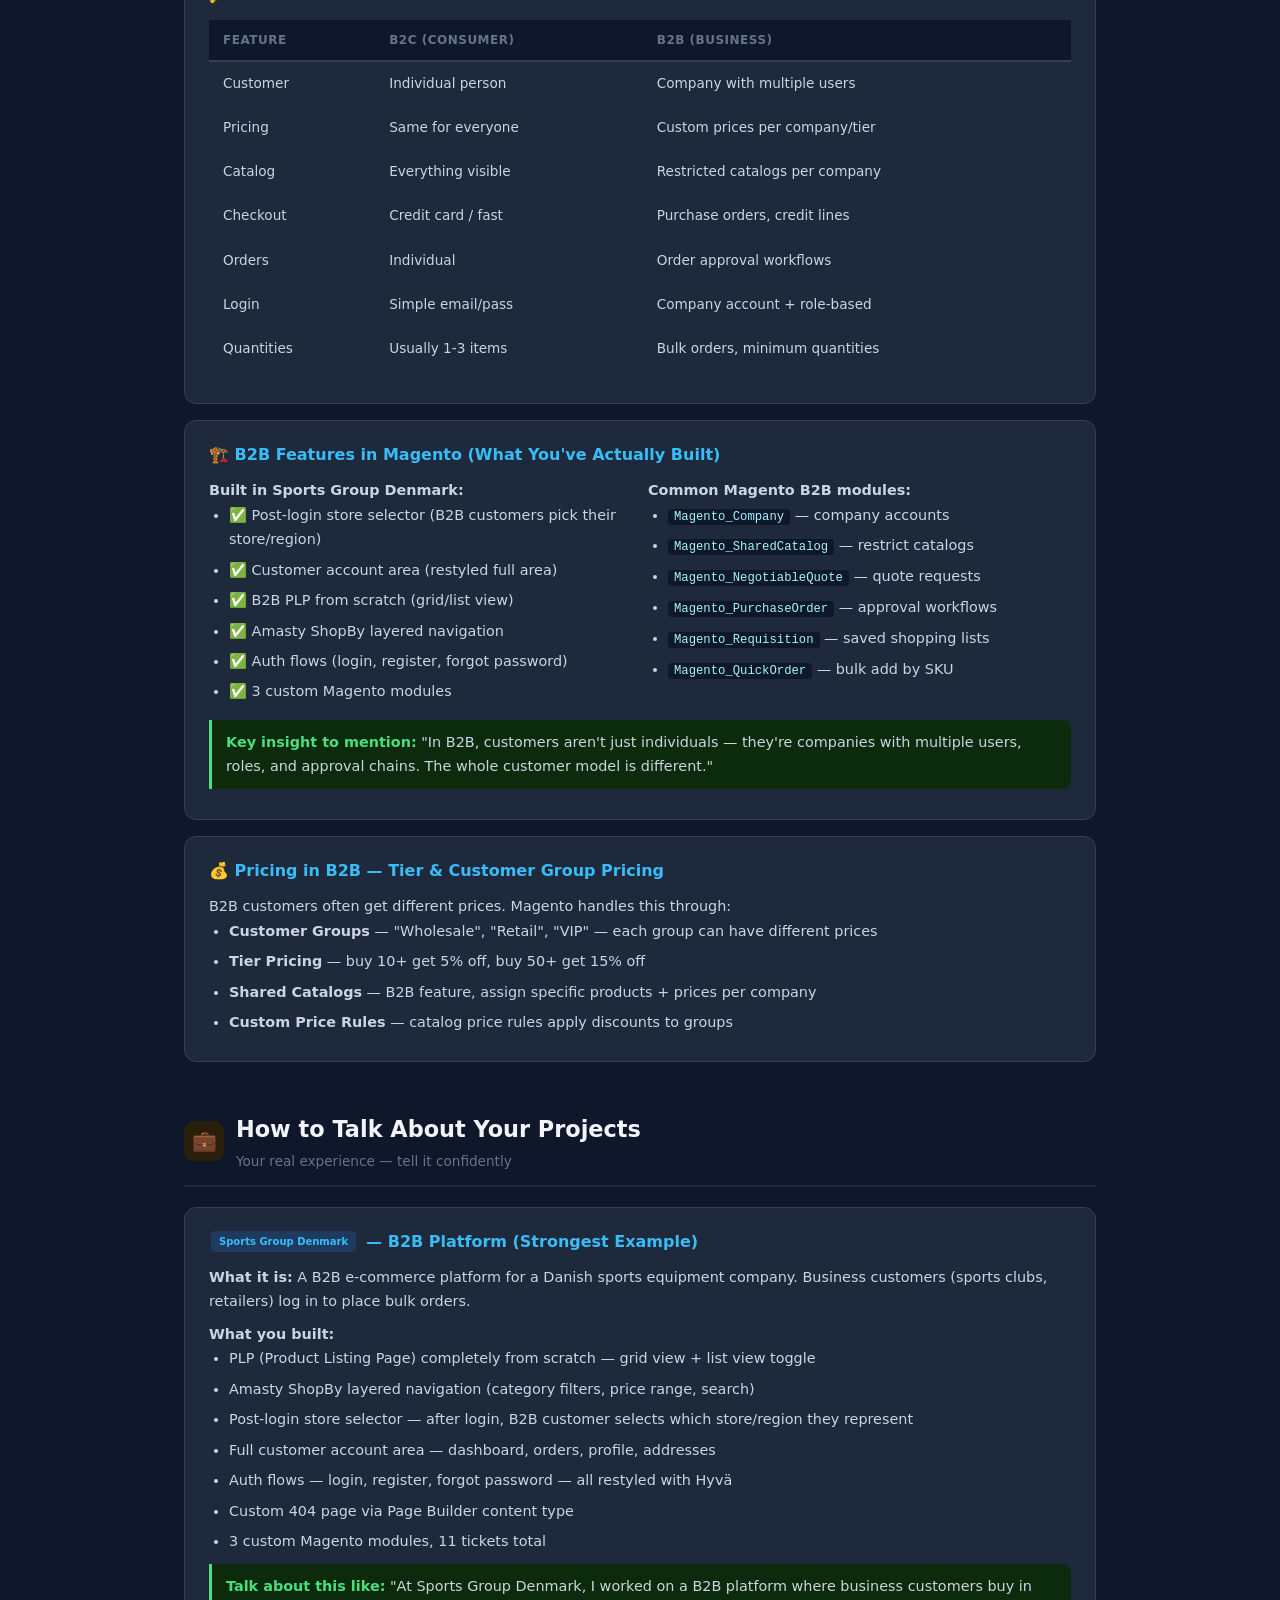
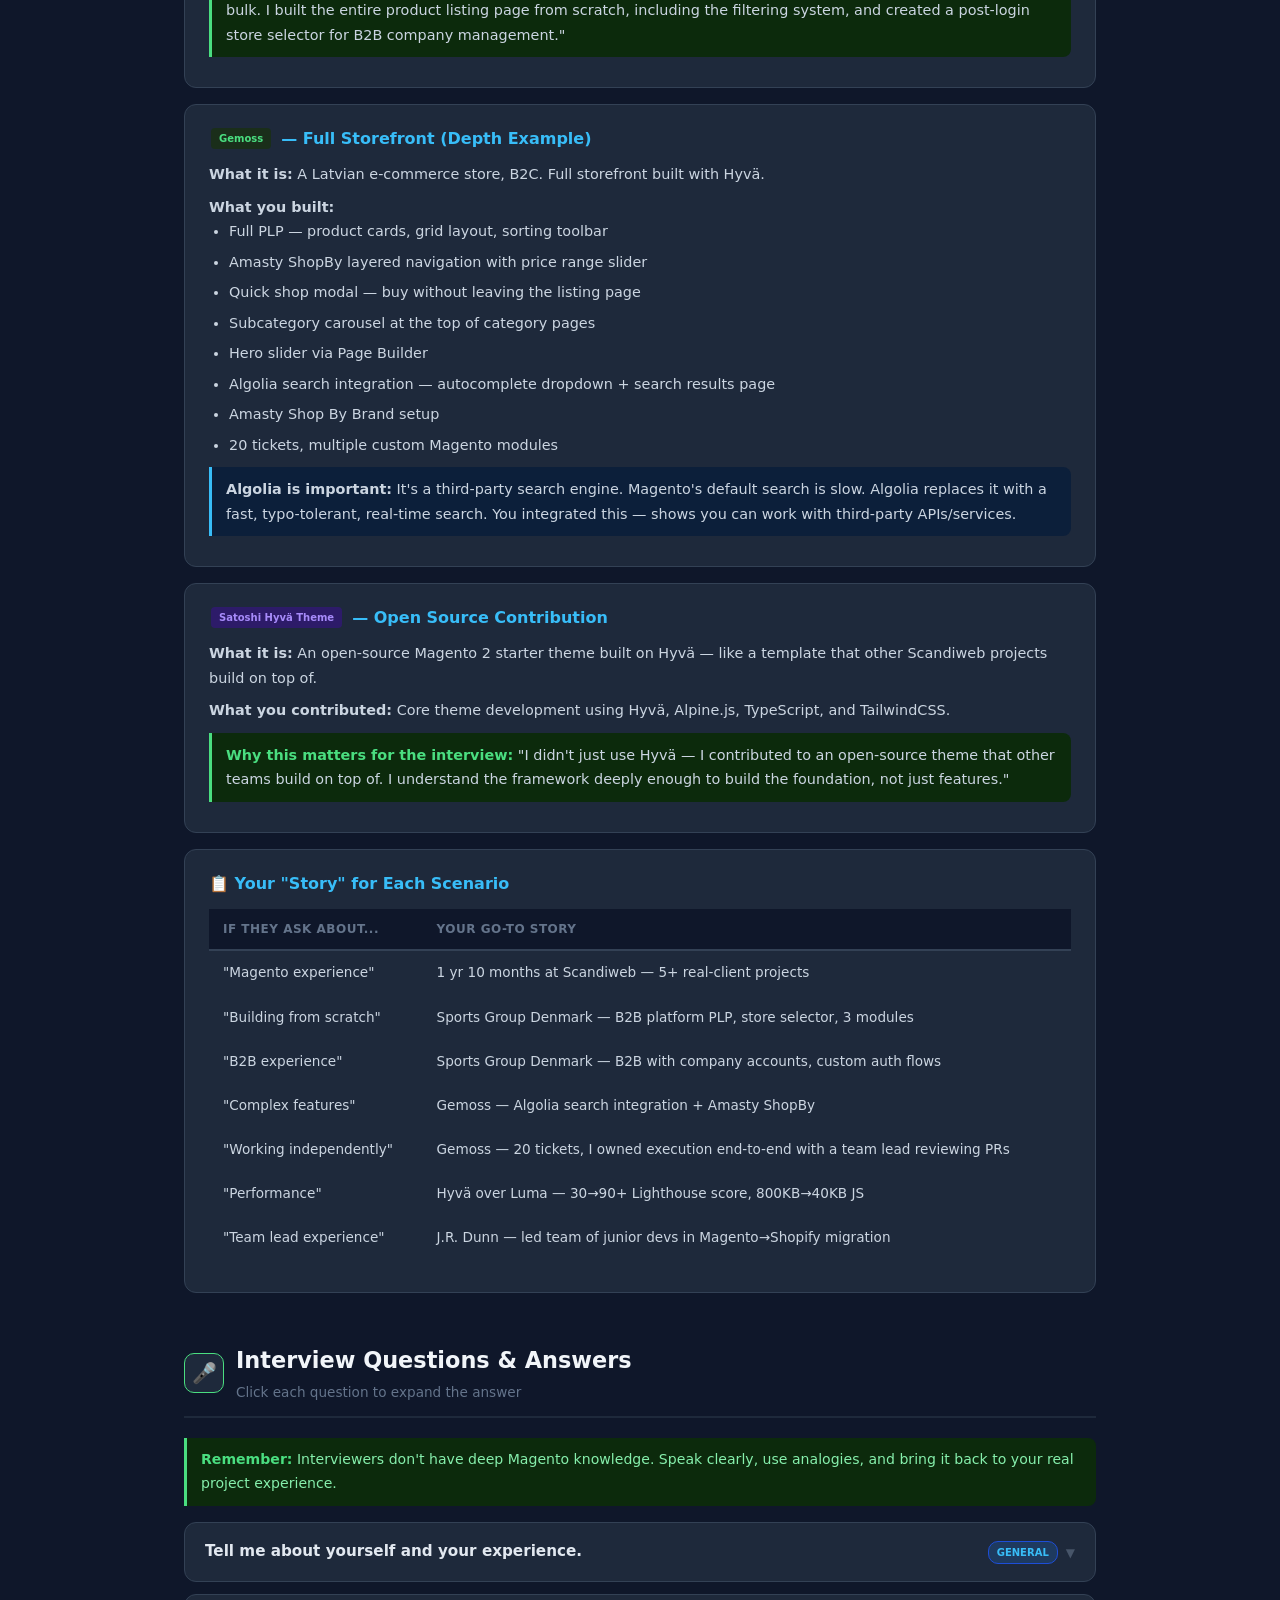
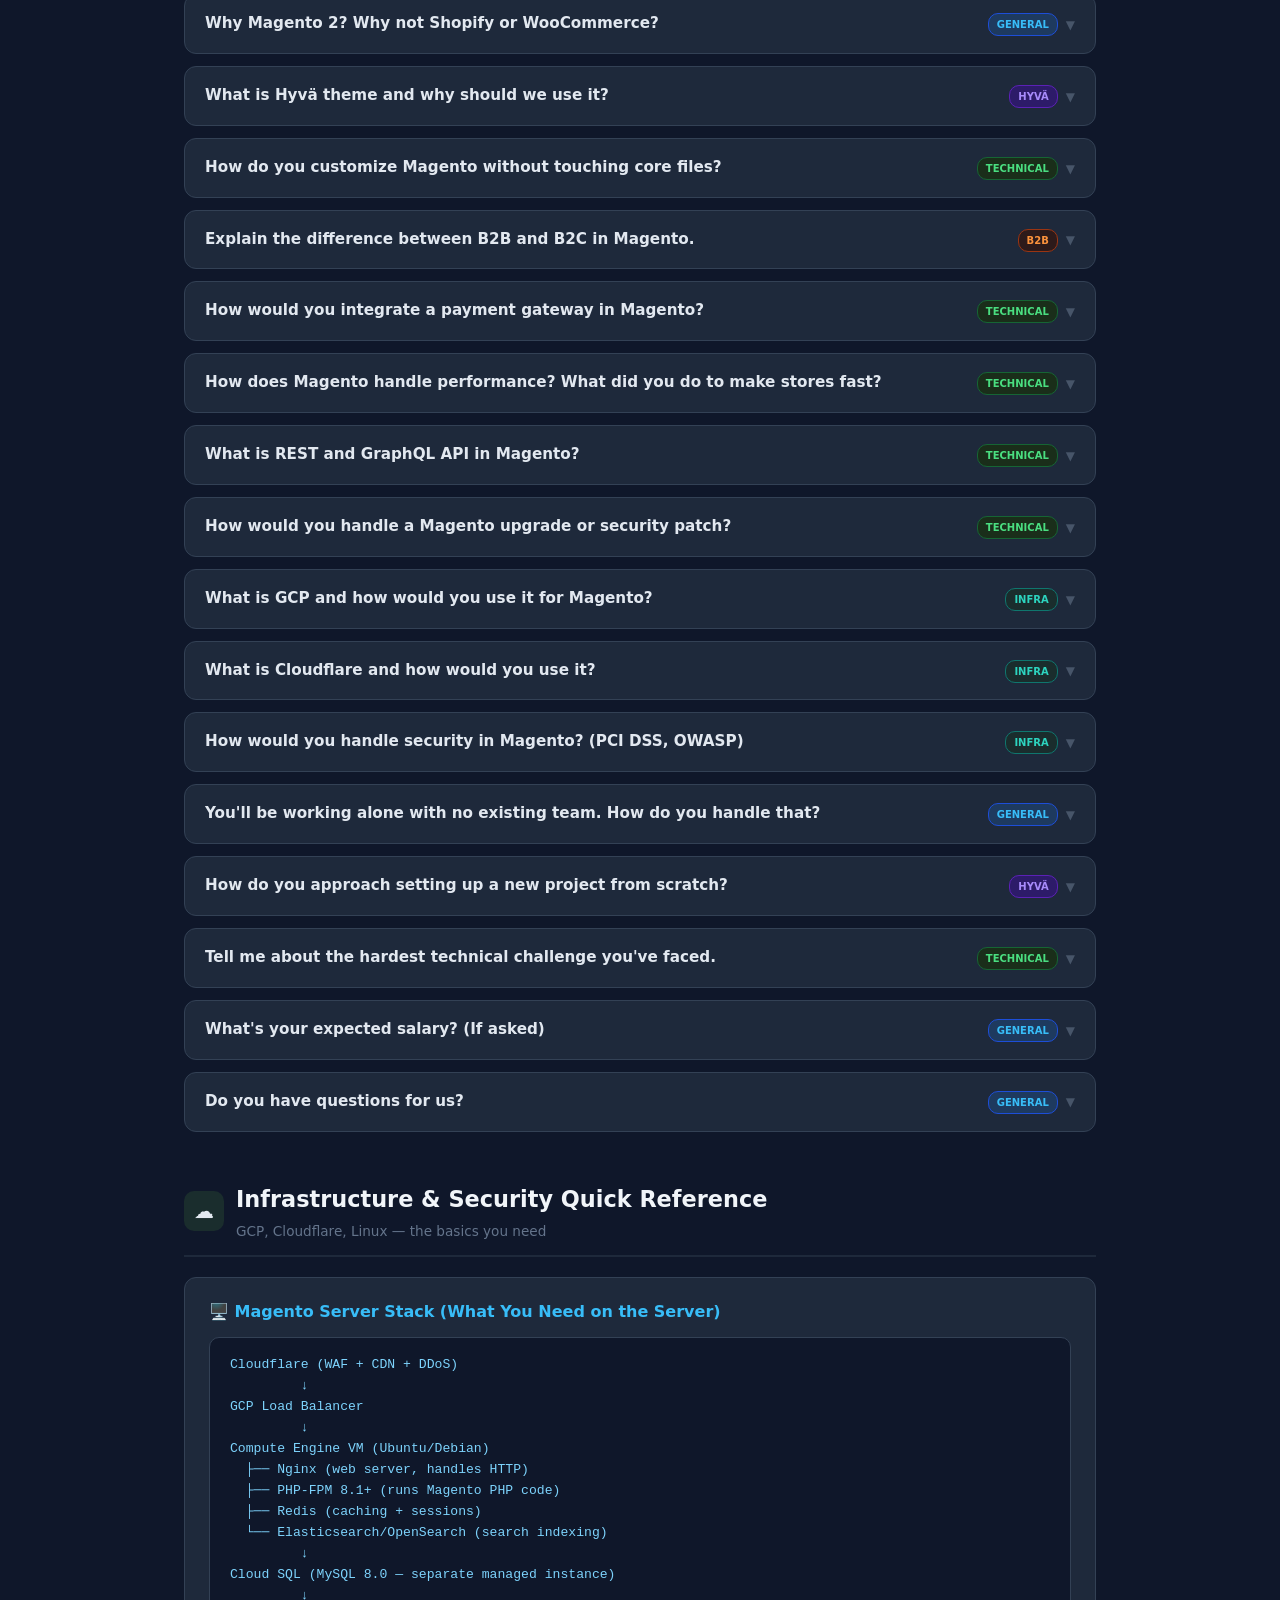
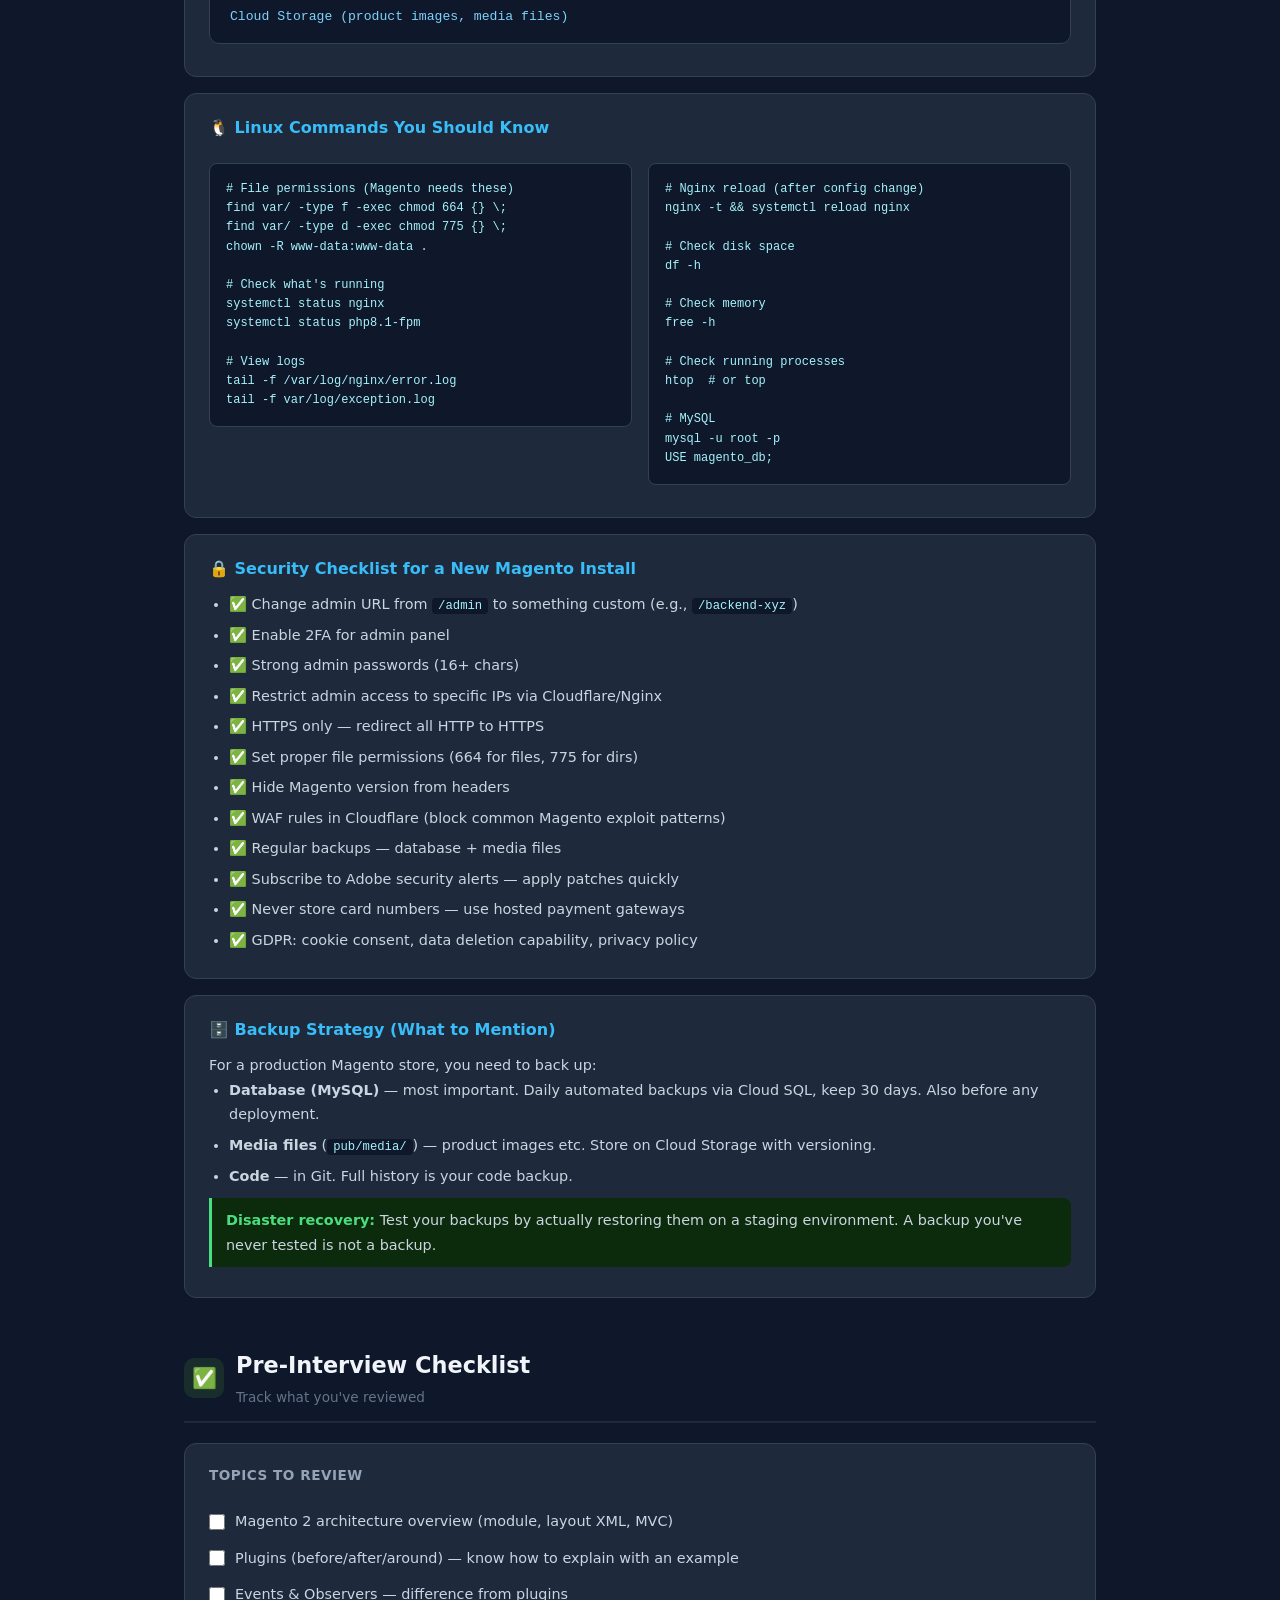
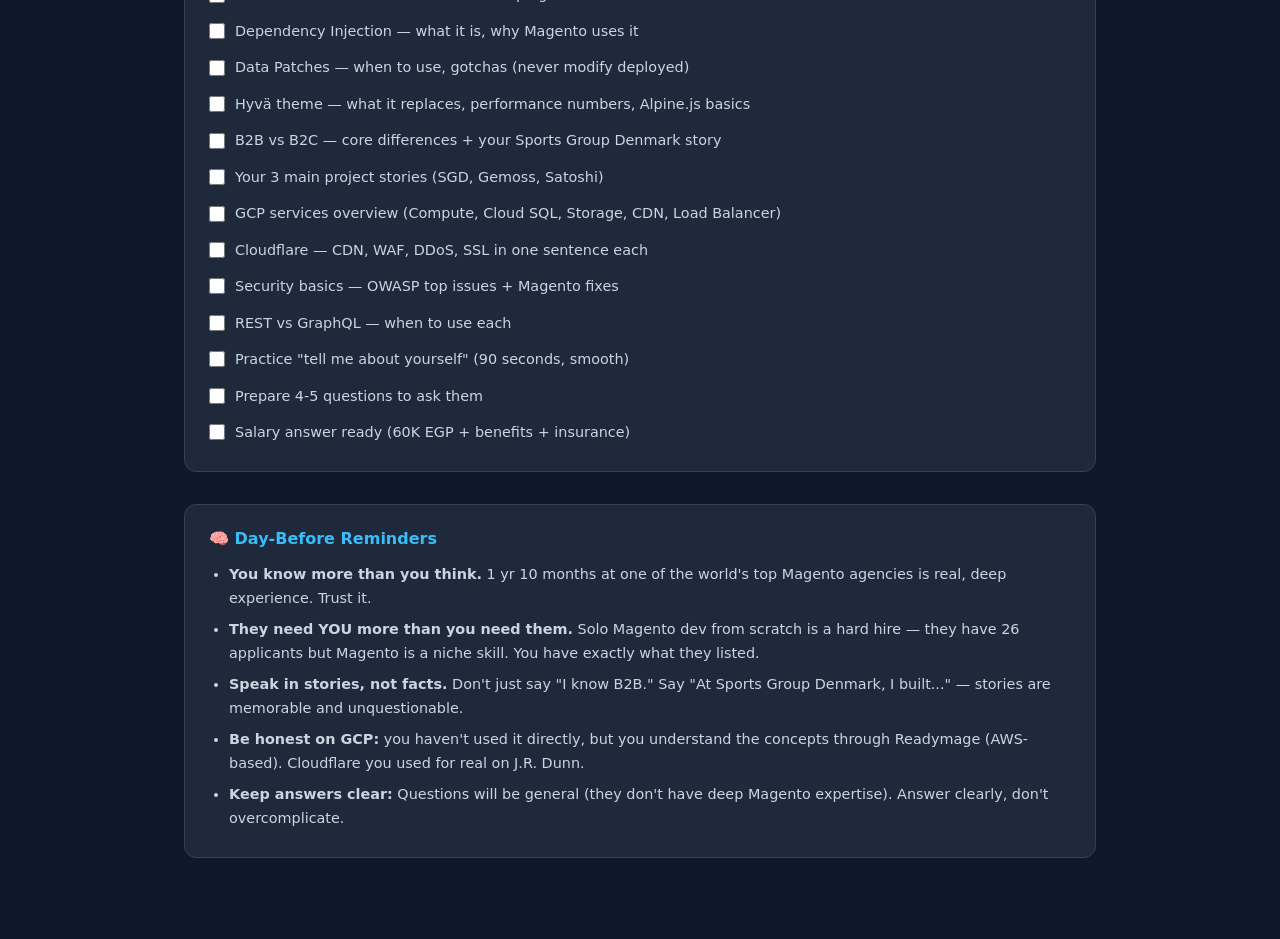
==== commit a216f3df: "Reflect real infrastructure experience — Readymage (AWS) and Cloudflare on J.R. Dunn" ====
--- a/index.html
+++ b/index.html
@@ -712,7 +712,7 @@
       </div>
       <div class="qa-a">
         <div class="answer-label">Honest + confident answer</div>
-        <p>"My primary experience is in Magento development, but I understand cloud infrastructure well enough to set up and manage a production Magento environment on GCP."</p>
+        <p>"I haven't provisioned GCP directly, but I understand cloud infrastructure through Readymage — Scandiweb's managed Magento hosting platform built on AWS. All my Scandiweb projects ran on it: containerised PHP/Nginx, managed MySQL, auto-scaling Kubernetes clusters. GCP covers the same concepts with its own services."</p>
         <p style="margin-top: 8px"><strong>For Magento on GCP, the key services are:</strong></p>
         <ul>
           <li><strong>Compute Engine (VM)</strong> — run the PHP/Nginx server</li>
@@ -722,7 +722,7 @@
           <li><strong>Load Balancing</strong> — distribute traffic across multiple servers when scaling</li>
           <li><strong>IAM</strong> — control who can access what (least privilege principle)</li>
         </ul>
-        <div class="tip"><p>"I'm a fast learner with infrastructure. Since this is a greenfield project, I'd start with a solid single-server setup and build in scaling capabilities as the store grows."</p></div>
+        <div class="tip"><p>"I'm comfortable with the infrastructure concepts from Readymage/AWS. GCP is a different provider but the same building blocks — I'd get up to speed quickly."</p></div>
       </div>
     </div>
 
@@ -735,8 +735,8 @@
         </div>
       </div>
       <div class="qa-a">
-        <div class="answer-label">Clear explanation</div>
-        <p>Cloudflare sits between your users and your server — it's a protective and accelerating layer.</p>
+        <div class="answer-label">Your answer — you used this on J.R. Dunn</div>
+        <p>"I used Cloudflare on the J.R. Dunn migration from Magento 1 to Shopify. It sits between your users and your server — a protective and accelerating layer."</p>
         <table>
           <tr><th>Cloudflare Feature</th><th>What it does for your store</th></tr>
           <tr><td>CDN</td><td>Serves static files (images, CSS, JS) from servers near the user — faster load times</td></tr>
@@ -852,7 +852,7 @@
         <div class="answer-label">Your answer</div>
         <p>You discussed asking for <strong>60,000 EGP</strong> and mentioning your last salary was <strong>1,000 USD</strong>.</p>
         <p style="margin-top: 8px"><strong>How to say it:</strong> "My last salary was around 1,000 USD. For this role, given that it's a standalone position with full ownership, I'm looking for around 60,000 EGP, plus benefits including social insurance."</p>
-        <div class="tip"><p>Saying "social insurance" (تأمينات) is smart — it shows you're thinking long-term and It shows you're thinking long-term and adds real value beyond base salary.</p></div>
+        <div class="tip"><p>Asking for "social insurance" (تأمينات) is smart — it shows you're thinking long-term and adds real value beyond base salary.</p></div>
       </div>
     </div>
 
@@ -1039,7 +1039,7 @@
         <li><strong>You know more than you think.</strong> 1 yr 10 months at one of the world's top Magento agencies is real, deep experience. Trust it.</li>
         <li><strong>They need YOU more than you need them.</strong> Solo Magento dev from scratch is a hard hire — they have 26 applicants but Magento is a niche skill. You have exactly what they listed.</li>
         <li><strong>Speak in stories, not facts.</strong> Don't just say "I know B2B." Say "At Sports Group Denmark, I built..." — stories are memorable and unquestionable.</li>
-        <li><strong>It's okay to say "I haven't done X directly, but I know how to approach it."</strong> GCP, Cloudflare — show confidence in your ability to learn, not just what you've done.</li>
+        <li><strong>Be honest on GCP:</strong> you haven't used it directly, but you understand the concepts through Readymage (AWS-based). Cloudflare you used for real on J.R. Dunn.</li>
         <li><strong>Keep answers clear:</strong> Questions will be general (they don't have deep Magento expertise). Answer clearly, don't overcomplicate.</li>
       </ul>
     </div>
